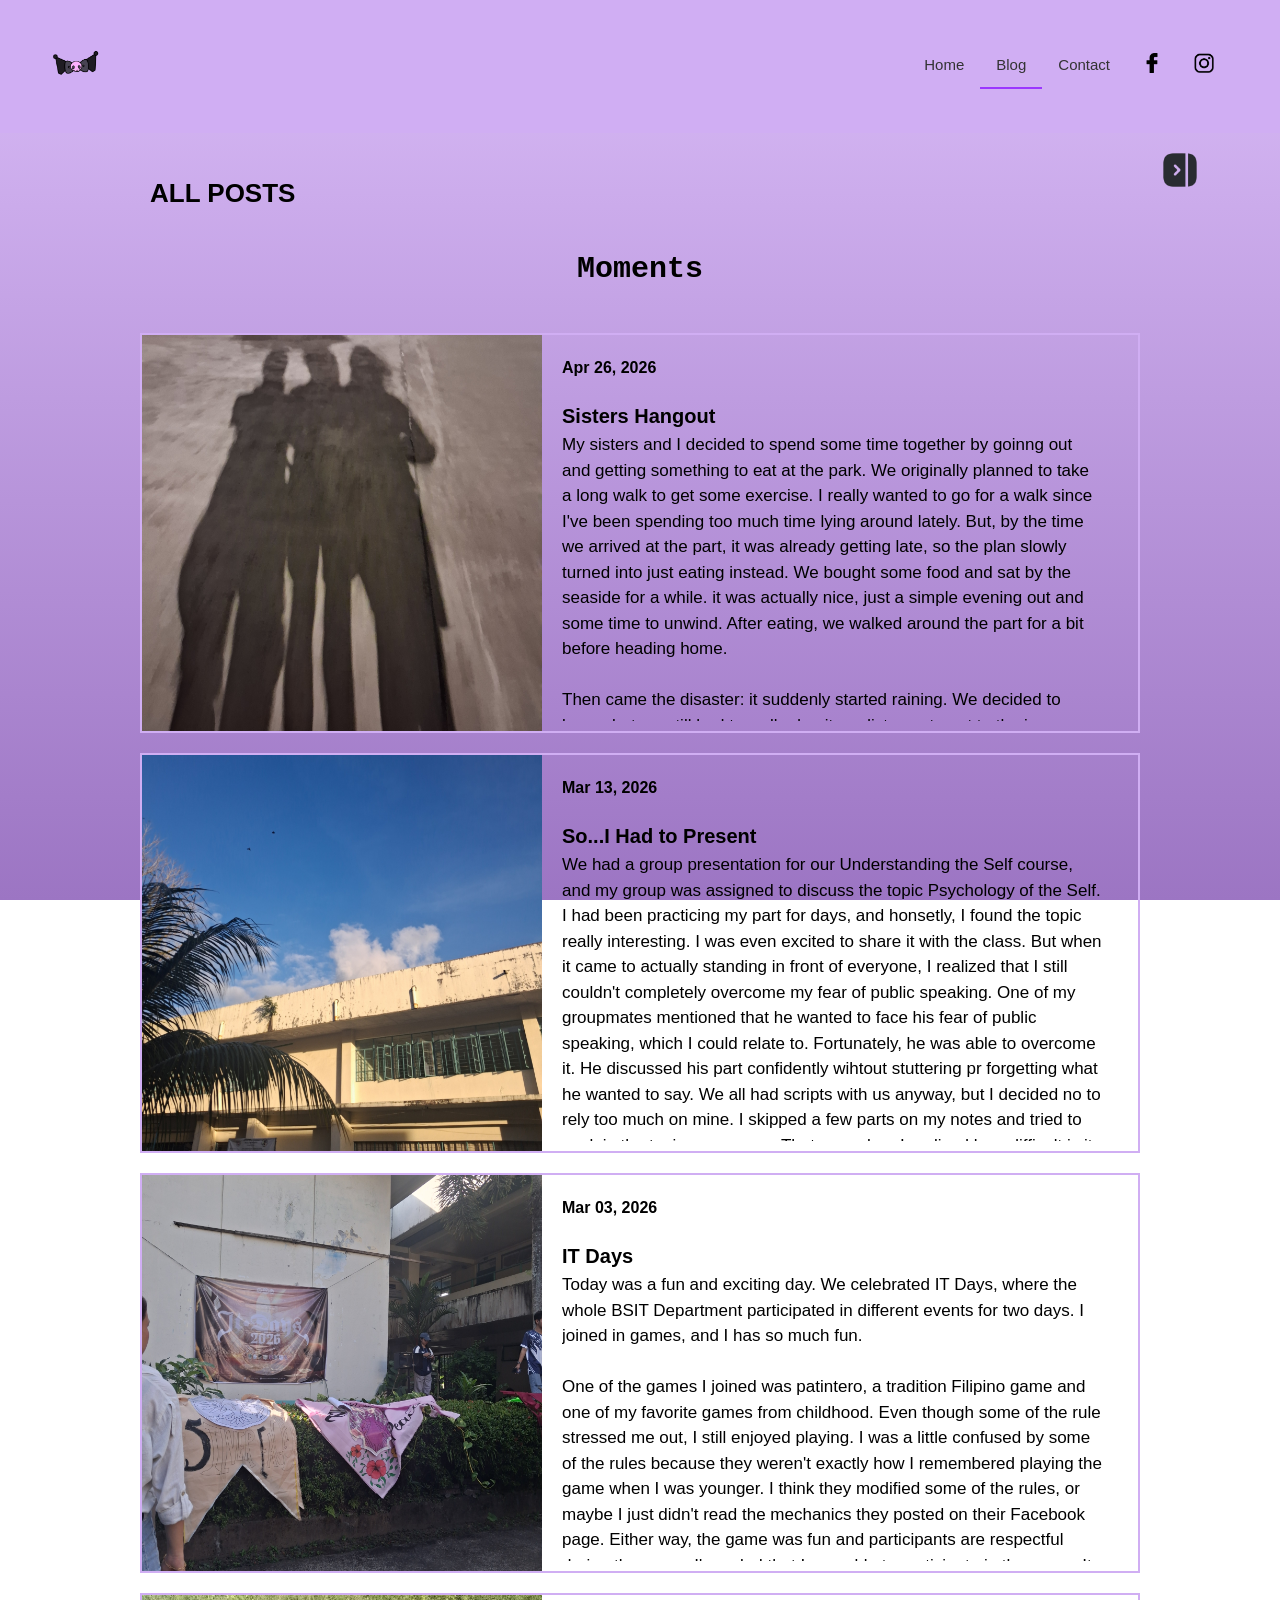
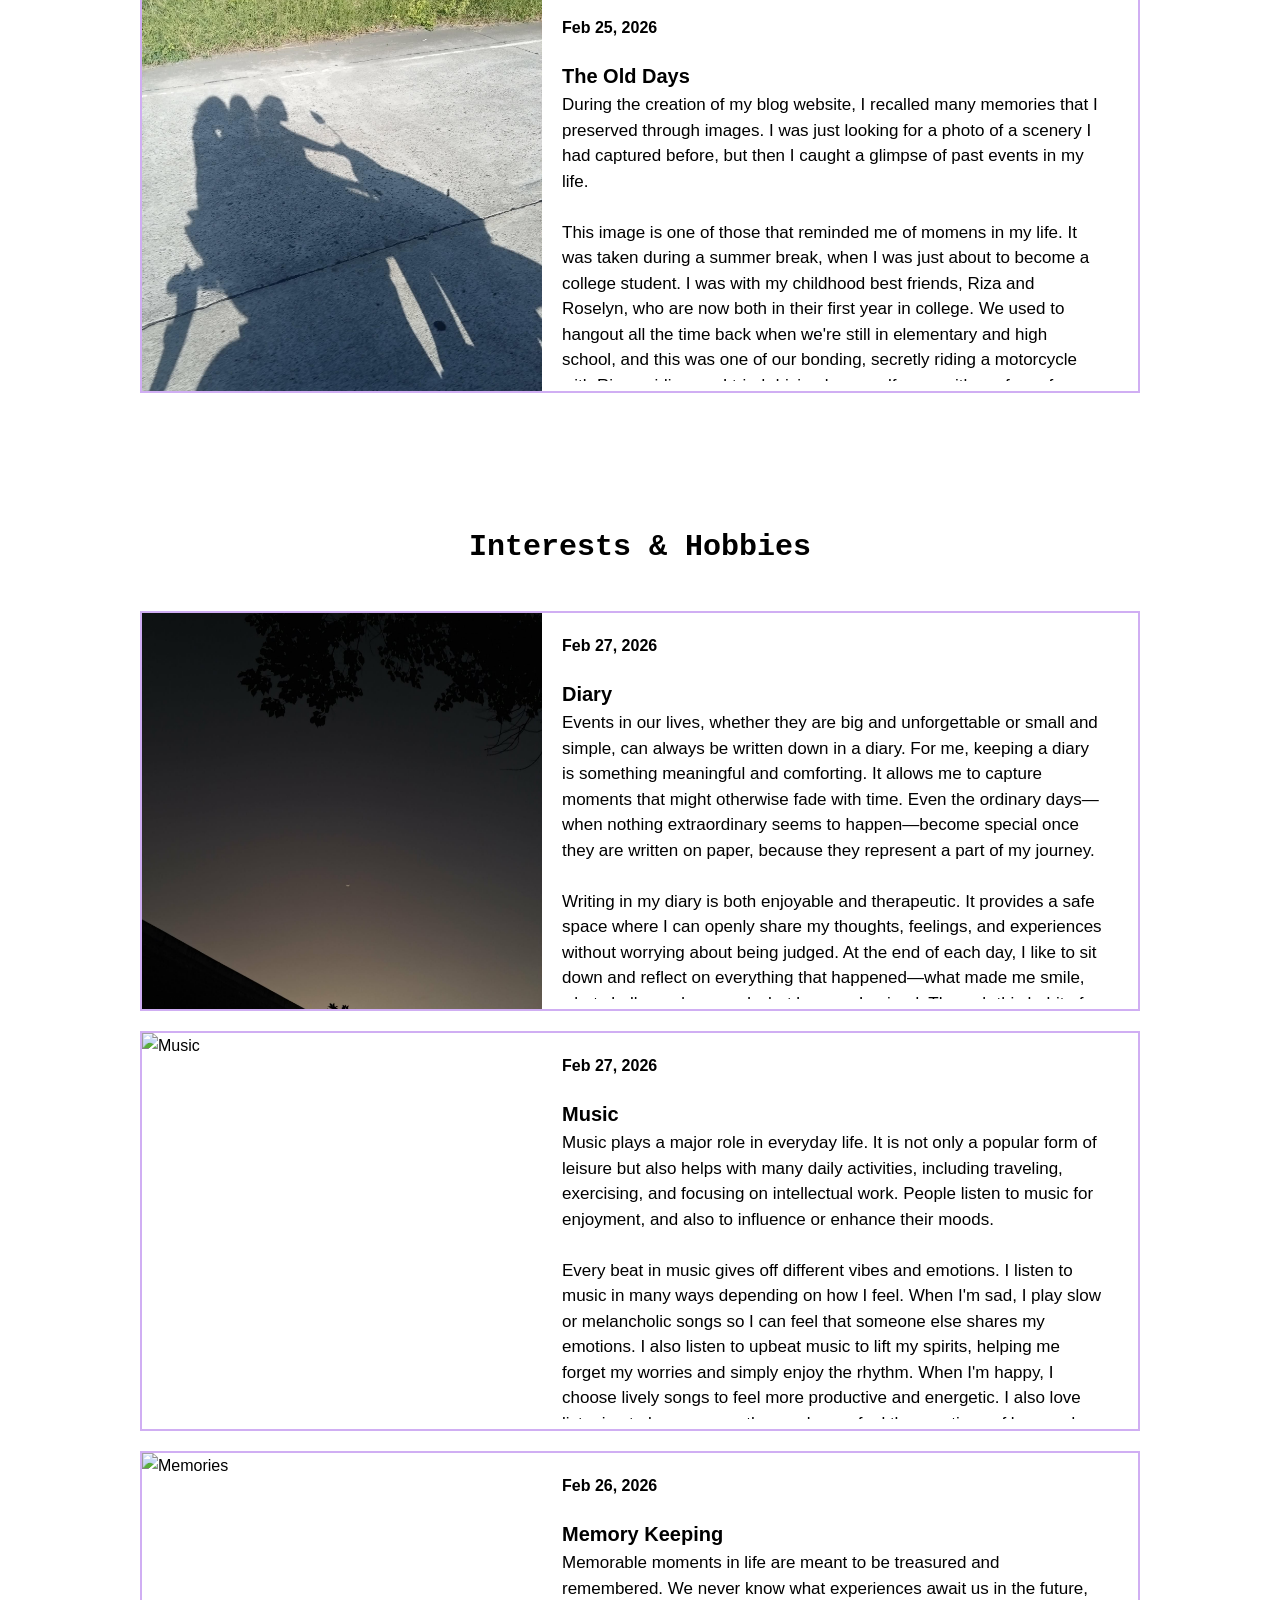
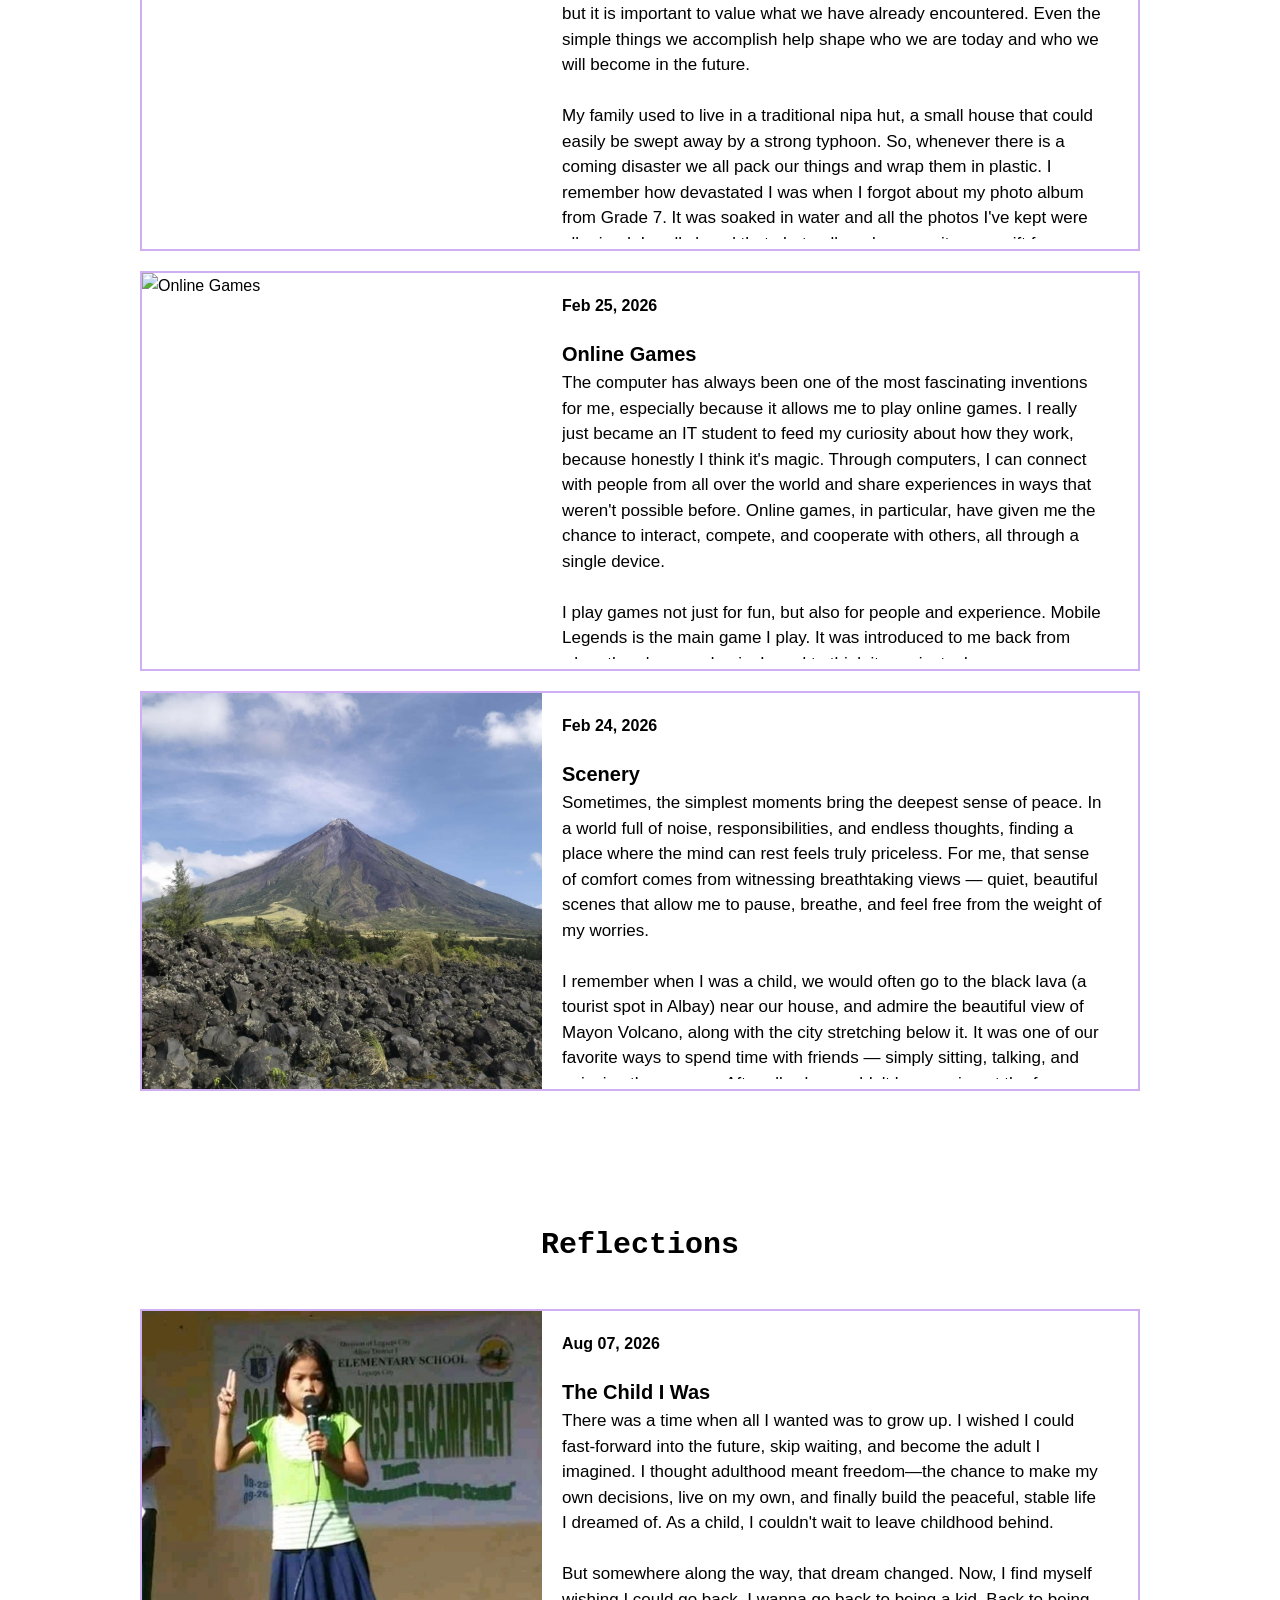
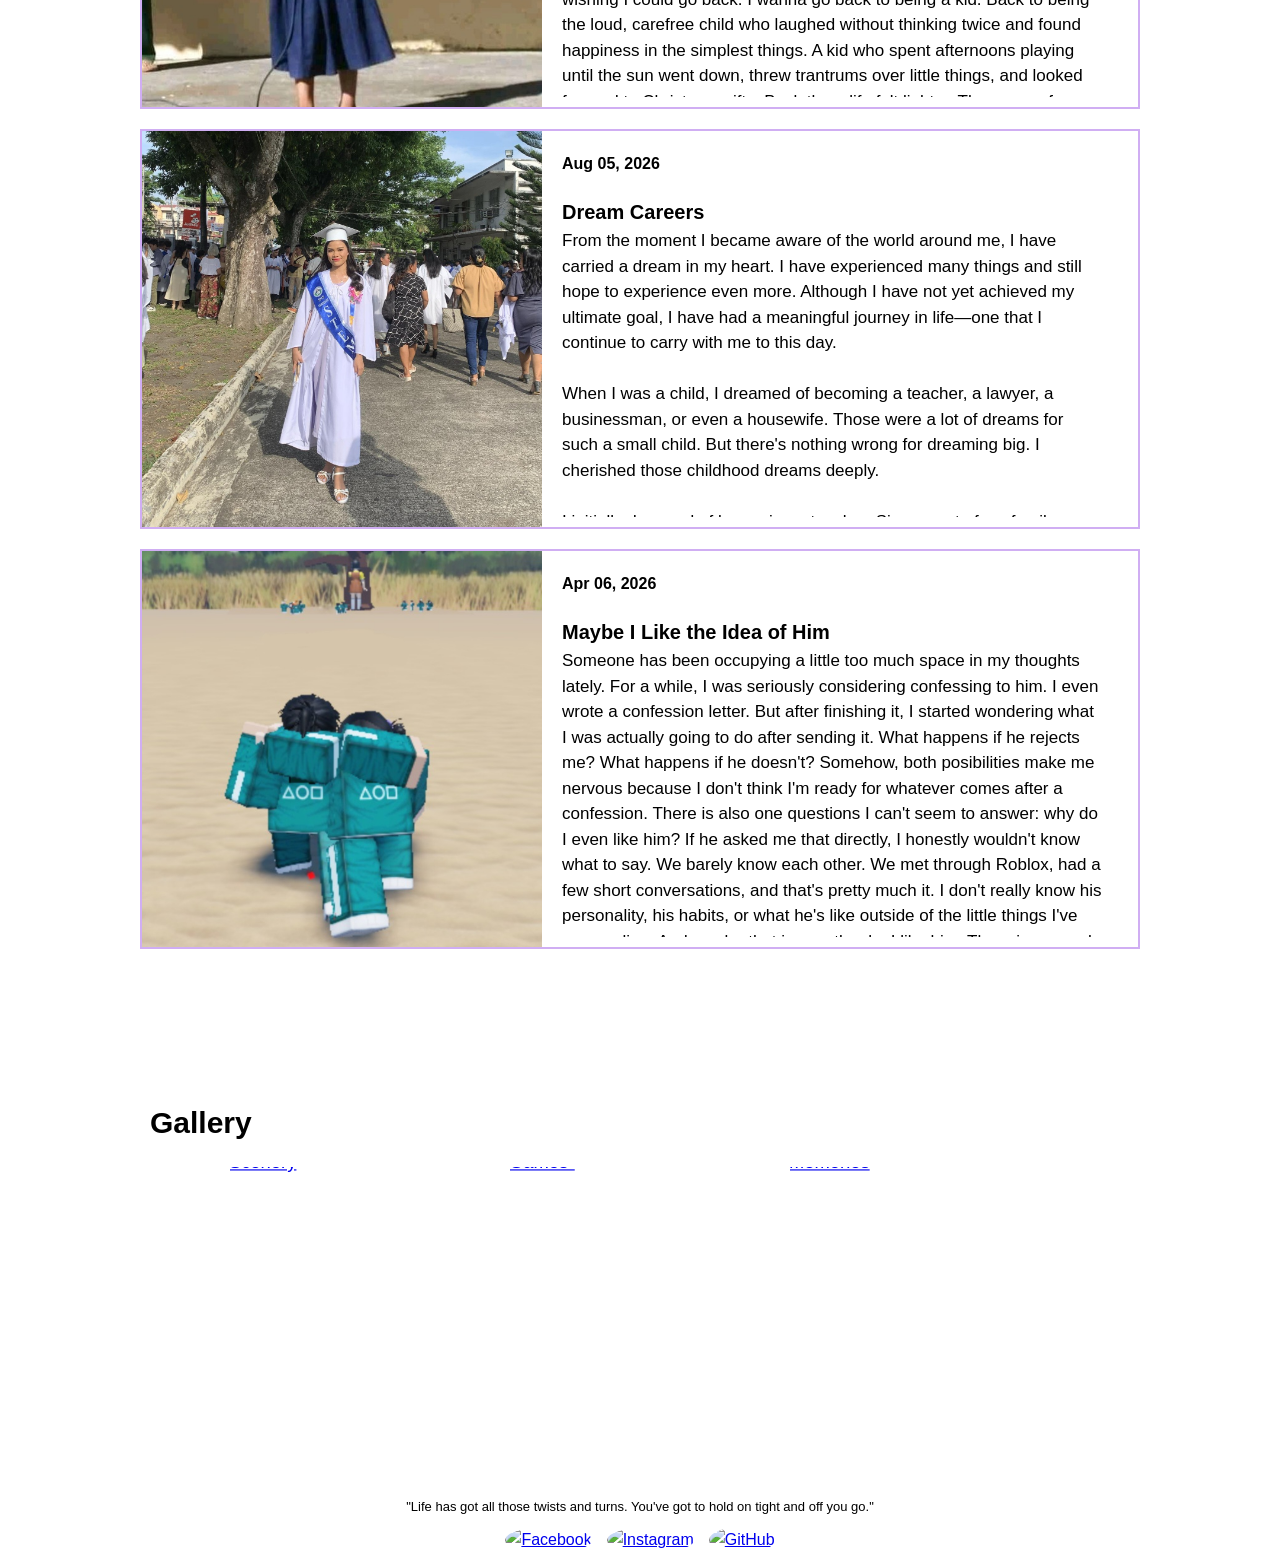
==== pages/blog.html @ 509fb476 "revise some blogs" ====
<!DOCTYPE html>
<html lang="en">
    <head>
        <meta charset="UTF-8">
        <meta name="viewport" content="width=device-width, initial-scale=1.0">
        <title>Blog</title>
        <link rel="icon" type="image/png" href="../imgs/logo.png">
        <link rel="stylesheet" href="../css/style.css">
    </head>
    <body>

        <!-- NAVIGATION BAR -->
        <nav>
            <a href="../index.html"><img src="../imgs/logo.png" alt="Logo"></a>
            <ul class="nav-links">

                <!--pages-->
                <li><a href="../index.html">Home</a></li>
                <li><a class="active" href="blog.html">Blog</a></li>
                <li><a href="contact.html">Contact</a></li>

                <!--socials-->
                <li><a href="https://www.facebook.com/joyce.lodana" target="_blank"  rel="noopener">
                    <img src="../imgs/fb-logo.png" alt="Facebook">
                </a></li>
                <li><a href="https://www.instagram.com/krumi.j" target="_blank"  rel="noopener">
                    <img src="../imgs/ig-logo.png" alt="Instagram">
                </a></li>
            </ul>
        </nav>

        <main>

            <!--sidebar button-->
            <div class="sidebar-container">
                <button class="sidebar-toggle" id="sidebarToggle">
                    <img src="../imgs/sidebar-icon.png" alt="Sidebar" id="sidebarIcon">
                </button>
                <div class="sidebar" id="sidebar">
                    <a class="active" href="#life-blog">Moments</a>
                    <a href="#interest-blog">Interests & Hobbies</a>
                    <a href="#reflection-blog">Reflections</a>
                    <a href="#gallery">Gallery</a>
                </div>
            </div>

            <h1 class="blog-title">ALL POSTS</h1>          
        
            <!--blog posts-->
            <div class="blog-container">

                <!--moments blog posts-->
                <section class="life-blog" id="life-blog">
                    <h2 class="blog-topic-title">Moments</h2>

                    <article id="old-days-blog" class="blog-content" data-date="2026-02-25">
                        <img src="../imgs/childhood-friends.jpg" alt="Blog4">
                        <div class="blog-texts">
                            <p class="blog-date"><b>Feb 25, 2026</b></p>
                            <h3>The Old Days</h3>

                            <p class="preview">
                                During the creation of my blog website, I recalled many memories that I preserved through images. I was just looking for a photo of a scenery I had captured before, but then I caught a glimpse of past events in my life.
                                <br><br>
                                This image is one of those that reminded me of momens in my life. It was taken during a summer break, when I was just about to become a college student. I was with my childhood best friends, Riza and Roselyn, who are now both in their first year in college. We used to hangout all the time back when we're still in elementary and high school, and this was one of our bonding, secretly riding a motorcycle with Riza guiding us. I tried driving by myself even with my fear of getting into an accident, not because of getting hurt, but because none of my parents knew that I was outside and doing a dangerous act. They didn't want me to learn to ride a motorcycle because they thought it was dangerous, but my stubborn younger self did the opposite. Even so, I never truly had the chance to learn how to ride properly. Luckily, we didn't get into an accident that time; rather, we had a lot of fun and enjoyed our time together. 
                                <br><br>
                                But I didn't know that it would be the last time I could try to ride a motorcycle because we can't ride together anymore. Even though we're neighbors and we literally just have to walk a few steps to get to each other's houses, we never really have time to hangout now. We're all busy with our own lives, and we only get the chance to see each other once in blue moon. Luckily, we were able to go out together last January 8, because of Riza's birthday, which was a year after our last hangout with all the three of us present. Because of conflicting schedules, we rarely get to be together as a complete group. With this simple image, I recalled a lot of memories and the emotions I had at that time. It made me miss them more, and I hope we see each other again soon.              
                            </p>
                        </div> 
                    </article>

                    <article id="itdays-blog" class="blog-content" data-date="2026-03-03">
                        <img src="../imgs/itdays.jpg" alt="IT Days">
                        <div class="blog-texts">
                            <p class="blog-date"><b>Mar 03, 2026</b></p>
                            <h3>IT Days</h3>
                            <p class="preview">
                                Today was a fun and exciting day. We celebrated IT Days, where the whole BSIT Department participated in different events for two days. I joined in games, and I has so much fun. 
                                <br><br>
                                One of the games I joined was patintero, a tradition Filipino game and one of my favorite games from childhood. Even though some of the rule stressed me out, I still enjoyed playing. I was a little confused by some of the rules because they weren't exactly how I remembered playing the game when I was younger. I think they modified some of the rules, or maybe I just didn't read the mechanics they posted on their Facebook page. Either way, the game was fun and participants are respectful during the game. I'm galed that I was able to participate in the game. It gave me a chance to show my interest in traditional games and, in a way, relive some of my childhood moments. 
                            </p>
                        </div>
                    </article>

                    <article id="present-blog" class="blog-content" data-date="2026-03-13">
                        <img src="../imgs/school.jpg"  alt="School">
                        <div class="blog-texts">
                            <p class="blog-date"><b>Mar 13, 2026</b></p>
                            <h3>So...I Had to Present</h3>
                            <p class="preview">
                                We had a group presentation for our Understanding the Self course, and my group was assigned to discuss the topic Psychology of the Self. I had been practicing my part for days, and honsetly, I found the topic really interesting. I was even excited to share it with the class. But when it came to actually standing in front of everyone, I realized that I still couldn't completely overcome my fear of public speaking. One of my groupmates mentioned that he wanted to face his fear of public speaking, which I could relate to. Fortunately, he was able to overcome it. He discussed his part confidently wihtout stuttering pr forgetting what he wanted to say. We all had scripts with us anyway, but I decided no to rely too much on mine. I skipped a few parts on my notes and tried to explain the topic on my own. That was when I realized how difficult is it for me to organize my thoughts while standing in front of the class. I knew what I wanted to sat, but sometimes, the words just wouldn't come out the way I wanted them to. Thankfully, our professor was understanding and seemed to notice that I was nervous while presenting. I hope that I would be able to present properly next time and overcome my fear of being in front of many people.
                            </p>
                        </div>
                    </article>

                    <article id="sisters-blog" class="blog-content" data-date="2026-04-26">
                        <img src="../imgs/sisters.jpg" alt="My Sisters">
                        <div class="blog-texts">
                            <p class="blog-date"><b>Apr 26, 2026</b></p>
                            <h3>Sisters Hangout</h3>
                            <p class="preview">
                                My sisters and I decided to spend some time together by goinng out and getting something to eat at the park. We originally planned to take a long walk to get some exercise. I really wanted to go for a walk since I've been spending too much time lying around lately. But, by the time we arrived at the part, it was already getting late, so the plan slowly turned into just eating instead. We bought some food and sat by the seaside for a while. it was actually nice, just a simple evening out and some time to unwind. After eating, we walked around the part for a bit before heading home. 
                                <br><br>
                                Then came the disaster: it suddenly started raining. We decided to leave, but we still had to walked quite a distance to get to the jeepney stop. So there we were, walkinng all the way to the stop while getting completely soaked by the rain. It was actually kind of fun walking in the rain, but it was also freezing. I was already dealing with a cold, and somehow I stil decided to go out and get myself rained on. Not exactly the smartest decision.   
                            </p>
                        </div>
                    </article>

                    </article>
 
                </section>

                <!--interest blog posts-->
                <section class="interest-blog" id="interest-blog">
                    <h2 class="blog-topic-title">Interests & Hobbies</h2>

                    <article id="scenery-blog" class="blog-content" data-date="2026-02-24">
                        <a href="../pages/scenery.html"><img src="../imgs/mayon.jpg" alt="Scenery"></a>
                        <div class="blog-texts">
                            <p class="blog-date"><b>Feb 24, 2026</b></p>
                            <h3>Scenery</h3>
                            
                            <p class="preview">
                                Sometimes, the simplest moments bring the deepest sense of peace. In a world full of noise, responsibilities, and endless thoughts, finding a place where the mind can rest feels truly priceless. For me, that sense of comfort comes from witnessing breathtaking views — quiet, beautiful scenes that allow me to pause, breathe, and feel free from the weight of my worries.    
                                <br><br>
                                I remember when I was a child, we would often go to the black lava (a tourist spot in Albay) near our house, and admire the beautiful view of Mayon Volcano, along with the city stretching below it. It was one of our favorite ways to spend time with friends — simply sitting, talking, and enjoying the scenery. After all, who wouldn't love gazing at the famous Mayon with its almost perfect cone? Even though I've lived in Albay my entire life, I never get tired of admiring its beauty. Each time I see it, the volcano still feels majestic and awe-inspiring, as if I'm seeing it for the first time.
                                <br><br>
                                Living in a province, I am surrounded by trees and mountains. I always see shades of green and blue, but what would it be like to experience a new environment? Like a field full of colorful flowers, specially tulips. The Netherlands has been my dream country ever since. I hope to one day visit their famous tulip fields and walk through the rows of vibrant flowers, experiencing a beauty different from what I've always known at home.
                                <br><br> 
                                For now, since I can't afford to travel yet, I will continue admiring the views around me. Whether it's a simple scene or a majestic one, both will always catch my eye and fill me with wonder. Loving the beauty in things is simple — it only takes a moment of pause to notice and appreciate it.              
                            </p>
                        </div>
                    </article>

                    <article id="games-blog" class="blog-content" data-date="2026-02-25">
                        <a href="../pages/games.html"><img src="../imgs/ml4.jpg" alt="Online Games"></a>                      
                        <div class="blog-texts">
                            <p class="blog-date"><b>Feb 25, 2026</b></p>
                            <h3>Online Games</h3>
                            <p class="preview">
                                The computer has always been one of the most fascinating inventions for me, especially because it allows me to play online games. I really just became an IT student to feed my curiosity about how they work, because honestly I think it's magic. Through computers, I can connect with people from all over the world and share experiences in ways that weren't possible before. Online games, in particular, have given me the chance to interact, compete, and cooperate with others, all through a single device.
                                <br><br>
                                I play games not just for fun, but also for people and experience. Mobile Legends is the main game I play. It was introduced to me back from when there's a pandemic. I used to think it was just a lousy game because it was played by my guy classmates who are all loud and messy. But once I tried and learned playing it, I loved it. I became one of those what they say "ml addict", who never sleep and eat because their time was too occupied by the game. Because what else would we do at home other than playing games? It was a lockdown and everything was done at home. My schoolworks are just sent to our place and I will work on it right after receiving and then spend the rest of the week playing games. I was always scolded because of my behaviors while playing game, and I think it does affected me negatively. I had tantrums during the game and would often shout curse words. But I'm already done from that phase since I already grew up. That's the negative part of online games, but I love the other side of it. The positive side, which is the people.
                                <br><br>
                                I made a lot of online friends during the pandemic. We would always play and spend our time together. Those friends taught me a lot of things. Some of them are college students at that time, some even are already working, and of course there are same age as me. They shared different stories and experiences, and it's not about the game anymore, it's about life. How they handle things that worries them, and how they try to reduce their stress by playing games. I loved those time that I was still young and free, everything was fun and interesting. Simple games with friends already excite me and I will always love to go back to the time that I'm still a teenager without a lot of burden in life. But since people grow up and change, my time with online games had lessen. When the pandemic ended and face-to-face classes returned, I lost contact with my online friends. I forgot their names and accounts. But I know that some of them are still on my friends list because I don't remove any followers on my account. Mobile Legend is such a great experience during the pandemic, but I hope the pandemic never happen again.
                                <br><br>
                                Roblox, another game I play. It's a lot different from Mobile Legends because it has a lot of games inside that game itself. There are many game that I can choose to play. I can build houses, draw objects, style outfits, design a garden, drive cars and so much more. With so many choices, it sometimes feels overwhelming. I had played roblox before, but the year I played it most of the time was last year, 2025. That was when Grow a Garden became a famous game on Roblox. At first, I thought it was boring, just like how I once thought Mobile Legends was boring. But notice the pattern - whenever I think a game is boring, I eventually get addicted to it.
                                <br><br>
                                Last year was a roller coaster of experience. I played the grow a garden game because of my sister's influence. It was when she was already on her summer break, while me as a college student, was still on the last semester. I didn't think of playing it at first, but when I played it once, I was hooked. I also got addicted with the game because it's really fun and interesting. There's an event every week that we will wait so that we can mutate our plants in the garden and make more sheckels. I'm not for the value there, I was for the garden. I would just open the game to fix my garden and create the garden layout I saw on tiktok. It was a fun experience, but the game lost it's spark after everyone made a lot of sheckles and thought that it lost it's value. I'm not playing the game anymore, but it was a great experience. 
                                <br><br>
                                Even after the summer break, I was still playing roblox because that's my escape from everything. I had a time the I felt like everyone hates me, and all I can think about was immerse myself in the game. I played mountain games in roblox, where I will have to climb the mountain with obstacles. It's just like an obby game but there are checkpoints and a peak because it's a mountain. Since the IT department is on a virtual classes, because the building is on renovation, I am still able to play games. I'm always at home and that's all I do whenever I have time. 
                                <br><br>
                                Roblox is where I met my online friend, Ash. She's one of those people I met and spent time playing with. We have a lot of similarities, that is why we're so close and understanding of each other. Even though we're in the same country, we're still separated by a 400km distance. I guess that's the cons of having an online friend, you can't meet them in person even if you want to. But even so, we still have our strong friendship, built from bond, emotions, and experience. We started from a game and into a friendship that lasted longer than expected. And I'm thankful for being able to meet a person that will be by my side, even just virtually, and motivates me to trust myself and keep on working hard.
                                <br><br>
                                Game is not just a game; it is an experience filled with emotions, learning, and interaction. It brings people together, allowing everyone to meet, connect, and share moments with one another. More than simple entertainment, games create memories, friendships, and stories that stay with us even after the screen is turned off.                
                            </p>
                        </div>
                    </article>

                    <article id="memories-blog" class="blog-content" data-date="2026-02-26">
                        <a href="../pages/memories.html"><img src="../imgs/memories.jpg" alt="Memories"></a>                          
                        <div class="blog-texts">
                            <p class="blog-date"><b>Feb 26, 2026</b></p>
                            <h3>Memory Keeping</h3>
                            <p class="preview">
                                Memorable moments in life are meant to be treasured and remembered. We never know what experiences await us in the future, but it is important to value what we have already encountered. Even the simple things we accomplish help shape who we are today and who we will become in the future.
                                <br><br>
                                My family used to live in a traditional nipa hut, a small house that could easily be swept away by a strong typhoon. So, whenever there is a coming disaster we all pack our things and wrap them in plastic. I remember how devastated I was when I forgot about my photo album from Grade 7. It was soaked in water and all the photos I've kept were all ruined. I really loved that photo album because it was a gift from my friend when we had our own exchange gift on Christmas. That's when I became more sentimental about the gifts I received because I don't know when I'll lose them. Since then, I always keep all the important things in a storage box and make sure it will not be wet by the rain. In that box, all the memorable things in my life are kept. I have a new photo album where I will make sure from now on not to get soaked in water. I also kept all the letters I received from my friends. Some of the notebooks and papers I used during high school are also in there. Everything that I want to keep are piled up, including my diaries I used back from my elementary and high school days. 
                                <br><br>
                                While I was looking through that storage box, I saw and reread all the things I had done before. I realized that I used to be such an enthusiastic person, and all those happy moments were written in my diary. Even though I no longer write in a physical notebook, I still keep my thoughts in the notes on my phone. Reading them brought back so many memories and allowed me to feel the same emotions I felt during those times. I truly loved being a child, and I will always cherish that phase of my life.
                                <br><br>
                                Another way I preserve my memories is through Google Drive, where I upload photos and videos that I want to keep for the long term. I organize everything into separate folders, so I always know exactly where to find the photos or videos I want to look at and remember. Every small event in my life, no matter how ordinary it may seem, becomes meaningful when I capture it, and I make sure to upload it to Google Drive. This way, I can revisit those moments anytime and reminisce about the experiences, the people I shared them with, and the feelings I had at that time. Over the years, my collection has grown into a personal archive of memories— a digital photo album that reminds me of my journey, my growth, and the countless moments that have shaped who I am today.
                                <br><br>
                                Everything I have experienced in life has taught me valuable lessons and helped me grow into the person I am today and who I will become in the future. The memories I have kept will always serve as reminders of my journey and motivate me to keep working hard toward my dreams. I have set a goal of collecting even more memories and organizing them into carefully arranged photo albums. Each memory will have its own place and in their respective folders for different types of memories, so each album is organized based on what the photos are about, making it easier to revisit and reflect on the moments I've captured. These memories will not only preserve my past but also inspire me to pursue my dreams and embrace new experiences that I have longed for, reminding me that every step of my journey matters.
                            </p>
                        </div>                        
                    </article>

                    <article id="diary-blog" class="blog-content" data-date="2026-02-27">
                        <img src="../imgs/sunset.jpg" alt="Sunset">                       
                        <div class="blog-texts">
                            <p class="blog-date"><b>Feb 27, 2026</b></p>
                            <h3>Diary</h3>
                            <p class="preview">
                                Events in our lives, whether they are big and unforgettable or small and simple, can always be written down in a diary. For me, keeping a diary is something meaningful and comforting. It allows me to capture moments that might otherwise fade with time. Even the ordinary days—when nothing extraordinary seems to happen—become special once they are written on paper, because they represent a part of my journey.
                                <br><br>   
                                Writing in my diary is both enjoyable and therapeutic. It provides a safe space where I can openly share my thoughts, feelings, and experiences without worrying about being judged. At the end of each day, I like to sit down and reflect on everything that happened—what made me smile, what challenged me, and what lessons I gained. Through this habit of writing, I learn more about myself and become more aware of my emotions.
                                <br><br>
                                I often reread what I have written in my diary. When I do, I am reminded of the person I was during those times. It feels like revisiting a younger version of myself, seeing how much I have grown and changed. Sometimes I laugh at my old thoughts, and sometimes I feel emotional remembering moments I had forgotten. My diary becomes a time capsule of my life, preserving memories that I can look back on whenever I want to reflect on my journey.
                            </p>
                        </div>
                    </article>

                    <article id="music-blog" class="blog-content" data-date="2026-02-27">
                        <img src="../imgs/music.jpg" alt="Music">
                        <div class="blog-texts">
                            <p class="blog-date"><b>Feb 27, 2026</b></p>
                            <h3>Music</h3>
                            <p class="preview">
                                Music plays a major role in everyday life. It is not only a popular form of leisure but also helps with many daily activities, including traveling, exercising, and focusing on intellectual work. People listen to music for enjoyment, and also to influence or enhance their moods.
                                <br><br>
                                Every beat in music gives off different vibes and emotions. I listen to music in many ways depending on how I feel. When I'm sad, I play slow or melancholic songs so I can feel that someone else shares my emotions. I also listen to upbeat music to lift my spirits, helping me forget my worries and simply enjoy the rhythm. When I'm happy, I choose lively songs to feel more productive and energetic. I also love listening to love songs—they make me feel the emotions of love and imagine what it would be like to be deeply in love, even though I haven't experienced it yet. Love songs make the world feel beautiful, reminding me of the people I cherish and care for.
                                <br><br>
                                I have been organizing my music playlists on Spotify so it's easier for me to choose what kind of music I want to listen to. I enjoy exploring different genres, so much that I don't even sure if I have a favorite. I listen to anything that catches my interest, letting my mood guide my choices. 
                                <br><br>
                                I don't only love listening to music through my devices, but also live. Whenever I have the chance to attend a free concert in our city, I make sure to grab the opportunity and fully enjoy the moment. I love hearing live vocals because I can feel the artist's emotions through the microphone. Being in the same space as the performers allows me to experience the music more deeply and truly connect with each lyric and rhythm.                          
                                <br><br>
                                Music will always have a special place in my life because of how easily it can connect with my emotions. It can comfort me when I am sad, make me feel energized when I need motivation, and even make me imagine experiences I have never had. I enjoy discovering new songs and genres, creating playlists, and experiencing music live whenever I get the chance. No matter how my taste changes over time, I think music will always be one of the things that makes life a little more enjoyable.
                            </p>
                        </div>
                    </article>
                </section> 
                
                <!--reflection blog posts-->
                <section class="reflection-blog" id="reflection-blog">
                    <h2 class="blog-topic-title">Reflections</h2>
                    
                    <article id="careers-blog" class="blog-content" data-date="2026-08-05">
                        <img src="../imgs/careers.jpg" alt="Careers">
                        <div class="blog-texts">
                            <p class="blog-date"><b>Aug 05, 2026</b></p>
                            <h3>Dream Careers</h3>
                                
                            <p class="preview">
                                From the moment I became aware of the world around me, I have carried a dream in my heart. I have experienced many things and still hope to experience even more. Although I have not yet achieved my ultimate goal, I have had a meaningful journey in life—one that I continue to carry with me to this day.
                                <br><br>
                                When I was a child, I dreamed of becoming a teacher, a lawyer, a businessman, or even a housewife. Those were a lot of dreams for such a small child. But there's nothing wrong for dreaming big. I cherished those childhood dreams deeply.
                                <br><br>
                                I initially dreamed of becoming a teacher. Since most of my family on my father's side are teachers, it naturally became my dream job as well. My aunties were all teaching in the same school when I was in elementary. They became my teachers, and I truly admire their passion for their work. Seeing how dedicated they were at school made me interested in teaching. I would often teach younger kids in our neighborhood, and I genuinely enjoyed doing it. That childhood dream made me value education and shaped the way I see learning today.
                                <br><br>
                                Becoming a lawyer was also one of my dream jobs. As I observed how justice works in our society, I began to question how can we truly achieve equality. For me, being a lawyer was a way to promote fairness within the justice system. I wanted to help those who could not afford legal support by explaining the law to them and helping them understand what is right and wrong. Many people are not even aware when their human rights are violated by those in higher positions, and it hurt me that I did not have the power to do anything about it. Also, I had this favorite television series that I would always watch during weekends. It's about bringing justice and equality to everyone. They would reenact the experiences of the characters, portraying situations where their rights are violated. I specially loved the ending of each story because the characters finally received the justice they deserved. I truly admired the lawyers in the series who guided them, encouraged them to be strong, and helped them face their fears in order to overcome their challenges. I did not pursue law because I felt that my abilities were not suited for that path. I had already chosen my dream course when I entered high school. Even though I did not follow that direction, I know there are people who share the same value, and I will always admire those who continue to stand for justice and promote equality.
                                <br><br>
                                As a child, I always thought being a businessman was the best job. I admired businessmen in their neat clothes and confident way of speaking. In high school, whenever we were tasked to research successful entrepreneurs, I will always learn lesson from their life stories. They motivated me to also become a businessman. I imagined starting small, learning from every challenge, and eventually creating something that could make a difference in people's lives. Although I didn't choose a business-related course, I still believe it's possible to become a businessman in the future. I can use the knowledge and skills from my degree, start small, and gradually achieve success that I can later use to build my own business.
                                <br><br>
                                This may seem unusual to some people, but when I was a child, I dreamed of becoming a housewife. I wanted to build my own family and give my future children the experiences I didn't get to have as a child. I imagined myself as a sweet and caring wife who would patiently wait for her husband to get home from work. I was inspired by fictional stories where the main character faced many challenges in life, but eventually overcame them and met the love of her life who she will build a family with. Those stories made me believe that love, family, and resilience were beautiful goals to have. I believed that being a housewife was still a job, because it requires effort, sacrifice, patience, and unconditional love. That is why I included it as my dream career when I was young. Even now, I still dream of becoming a housewife someday, but my perspective has grown as I have grown. Before, I imagined myself stayiny at home and focusing only on raising my children. Now, I want to work alongside my future husband. I want to be not only a loving wife and mother, but also a responsible  woman who contributes financially, built her own career, and supports her family in every way possible. 
                                <br><br>
                                At last, my current dream career: becoming a web or software developer, or pursuing any IT-related profession. Since I am taking up Information Technology, it feels natural that I would also build my future career in this field. Ever since I learned about computers and the things they made possible, I became curious. That curiosity eventually led me to this path. I still remember the first time I used a computer. I was in Grade 4 when our school built a new computer laboratory, and we were the first batch of students to use it — at least, as far as I can remember. The only thing I clearly remember doing was learning how to properly open and shut down a computer. I don't recall the other activities, but I do remember how amazed I was by how everything worked. Unfortunately, we didn't have our own computer at home, so I wasn't able to explore more or deepen my understanding of how computers work and the science behind them. When I reached high school, I was excited to become a Grade 9 student because that was when we could finally choose our specialization in TLE (Technology and Livelihood Education). In Grades 7 and 8, we had exploratory courses, where each quarter introduced us to a different field. But in Grades 9 and 10, we were allowed to choose our specialization. Of course, I chose CSS (Computer Systems Servicing) because it focused on computers. However, things did not go as I had hoped. Near the end of the 2020 school year, when I was in Grade 8 and about to enter Grade 9, the COVID-19 pandemic happened. Instead of face-to-face classes where I could have used the school's computer laboratory, we shifted to online classes and printed learning modules. I didn't get the chance to learn more about computers since I didn't have my own computer. Sometimes, I feel like those two years of high school were lost opportunities — years that could have been spent developing my skills. We only had a chance to use the computer lab when there was a project about connecting wires, and that was the only thing we did during those times. Thankfully, face-to-face classes returned when I entered senior high school. This time I chose STEM (Science, Technology, Engineering, and Mathematics) strand instead of CSS or ICT. I was told about the advantages of STEM, so I decided to take that path. And now, here I am in Bicol University, my dream school, taking up my dream course, Information Technology. Throughout my two years in this course, I have learned so much about computers, and the world behind them. What once felt like magic slowly became knowledge that I could understand and apply.Throughout my two years in this course, I have learned so much about computers and the world behind them. What once felt like magic slowly became something I could understand. Each lesson answered my curiosity and helped me become more certain about my dream career in IT.  Now that I am clearer about my goals, I want to continue to learn and apply my knowledge in the real world. Although I am still learning, I have begun collecting ideas and envisioning projects that I look forward to develop into websites of my own. My goals remind me why I started and motivate me to keep growing. There are many opportunities in the field of technology, and I believe this journey is only just beginning. I am excited to keep learning, creating, and turning my curiosity into something meaningful. 
                                <br><br>
                                All the dreams I had growing up remind me of who I once was and who I am still becoming. The goals I held in my heart tell the story of why and how I am here today. They make me more determined to keep striving for the future I once imagined. To the child who carried so many dreams, I know you are excited to see who I will become. Your dedication and courage brought me to this path. I will always be grateful to you, for shaping the person I am today and for everything I have achieved so far.                    
                            </p>
                        </div>
                    </article>

                    <article id="childhood-blog" class="blog-content" data-date="2026-08-07">
                        <img src="../imgs/childhood.jpg" alt="Childhood">
                        <div class="blog-texts">
                            <p class="blog-date"><b>Aug 07, 2026</b></p>
                            <h3>The Child I Was</h3>

                            <p class="preview">
                                There was a time when all I wanted was to grow up. I wished I could fast-forward into the future, skip waiting, and become the adult I imagined. I thought adulthood meant freedom—the chance to make my own decisions, live on my own, and finally build the peaceful, stable life I dreamed of. As a child, I couldn't wait to leave childhood behind.
                                <br><br>
                                But somewhere along the way, that dream changed. Now, I find myself wishing I could go back. I wanna go back to being a kid. Back to being the loud, carefree child who laughed without thinking twice and found happiness in the simplest things. A kid who spent afternoons playing until the sun went down, threw trantrums over little things, and looked forward to Christmas gifts. Back then, life felt lighter. There were fewer worries, fewer expecations and pressure, fewer burdens to carry. Growing up gave me the freedom I once longed for, but it also came with responsibilities I never truly understood as a child. Looking back, I realized how much I've changed. I'm no longer the loud and lively kid I used to be. The child who once couldn't wait to become an adult is now an adult who quietly misses being a child.
                                <br><br>
                                I remember how I used to spend my days playing from morning until night. Most of my childhood was spent outside with friends, making our own adventures. We'd play hide-and-seek, play house, run in the rain, splash around in the mud, and pretend we're chefs by mixing leaves and fruits into our own little recipes. I think I've played all the games I could have as a child. I was an adventorous kid. I would wander off to places my parents didn't know I had gone. I often go to the rice fields not too far from our home. We would walk there under the bright afternoon sun, picking fruits and flowers along the way. Sometimes, we'd even come home carrying a bag full of mangoes. Those simple trips became some of my favorite childhood memories. That was our way of spending time together, creating fun out of the ordinary.
                                <br><br>
                                I'm not just all about playing games though. I'm was also a good student. Back in elementary school, I was a consistent honor student. I was one of the top students in our batch, and I was actively involved in school organizations, activities, and competitions. Looking back, I realize just how much I enjoyed being that kind of student. One of the most memorable moments I had was during our school's Buwan ng Wika celebration. I was chosen as the representative of our grade level for a storytelling competition. I had to reenact an entire story all by myself, playing not only the main character but also the supporting characters. It was challenging, but somehow, I pulled it off. My performance was apparently amazing—as everyone told me afterward—and I ended up winning the competition. Because of that, I was chosen as our grade level's representative again in the following years until I graduated from elementary school. I also joined competitions outside our school. One of them was an Araling Panlipunan (AP) contest where I competed against students from other schools. I only had a few weeks to prepare, so everything felt rushed. I didn't have time to review the other topics, but I focused on memorizing the Philippine geography. And yes, I once memorized the entire map of the Philippines, along with the capital cities of each province. Since I've memorized the whole Philippine map it was the easiest part of the test for me, even though it was considered the hard level. I managed to make it through several rounds, but I eventually lost in the round for the top five. The questions were about tourist spots, which I hadn't had enough time to review. Even though I didn't make it to the top five, I still placed in the top ten and was awarded a medal and a certificate of participation. It was a great experience. How I loved being a competitive student. Sometimes, I wish I had stayed that way. But things changed when I entered high school. I experienced a bit of culture shock because everything felt so different from what I was used to. Elementary school had been familiar to me. I knew how things worked, I was comfortable with my environment, and I knew what kind of student I was. Then suddenly, I entered a completely different world. Because of that transition, I wasn't able to make it onto the honor list in Grade 7. It was the only grade level where I lost my honor streak. Thankfully, I was able to regain it when I reached Grade 8. Still, that one year made me realize that being a good student isn't always about maintaining a perfect record. There will be times when things change, when you struggle to adjust, and when you don't perform the way you used to. And that's okay. Being an active and competitive student became such an important part of my childhood. Through those experiences, I gained more than medals, certificates, and recognition. I gained memories, confidence, knowledge, friendships, and values that I still carry with me today. 
                                <br><br>
                                Childhood was a chapter I once wanted to leave behind, only to realize later how much I would miss it. I can't go back to those days, but I can always look back and remember the child I was—the carefree, curious, and adventurous girl who found happiness in the simplest things. Looking at who I am now, I sometimes can't believe how different I've become. I used to have so much energy. I could spend an entire day playing outside, joining activities, competing in contests, and talking to people without giving it much thought. Now, I feel like I've lost so much of that energy. I'm much quieter, more hesitant, and far less active than I was when I was a kid. Even the student I used to be feels like someone from a different time. I was once so competitive and active in school. I joined competitions, participated in events, and took pride in being an honor student. Now, I don't even get honors anymore, I rarely participate in school events, and I find myself avoiding the spotlight rather than stepping into it. I even became afraid of being in front of people, which feels almost ironic when I remember how I used to stand onstage and perform without hesitation.
                                <br><br>
                                It's strange how things can turn completely opposite from what they used to be. The energetic child became a quieter adult, the competitive student became someone who no longer participates as much, and the girl who eagerly joined school activities became someone who would rather stay in the background. Maybe growing up isn't about remaining the same person we were as children. People change, and sometimes, along the way, we lose parts of ourselves that we once took for granted. But perhaps I don't have to become exactly who I was again. I can carry a piece of that child with me—the curiosity, confidence, energy, and ability to find joy in ordinary things. I may not be the same carefree and competitive kid I once was, but she is still a part of me, and maybe someday, I can slowly find some of her again.    
                            </p>
                        </div>
                    </article>

                    <article id="crush-blog" class="blog-content" data-date="2026-04-06">
                        <img src="../imgs/him.jpg" alt="Crush">
                        <div class="blog-texts">
                            <p class="blog-date"><b>Apr 06, 2026</b></p>
                            <h3>Maybe I Like the Idea of Him</h3>
                            
                            <p class="preview">
                                Someone has been occupying a little too much space in my thoughts lately. For a while, I was seriously considering confessing to him. I even wrote a confession letter. But after finishing it, I started wondering what I was actually going to do after sending it. What happens if he rejects me? What happens if he doesn't? Somehow, both posibilities make me nervous because I don't think I'm ready for whatever comes after a confession. There is also one questions I can't seem to answer: why do I even like him? If he asked me that directly, I honestly wouldn't know what to say. We barely know each other. We met through Roblox, had a few short conversations, and that's pretty much it. I don't really know his personality, his habits, or what he's like outside of the little things I've seen online. And maybe that is exactly why I like him. There is so much I don't know about him, and somehow, that uncertainty makes me curious. I find myself imagining what it would be like to actually know him. How we would have longer conversations, learn about the things he likes, hear about his life, and see what kind of person he really is. I even wonder about the smallest things, like how he talks in person or whether he would be fun to talk to when we actually have a proper conversation. I think I have filled in many of those unknown parts with my own imagination. 
                                <br><br>
                                Sometimes I imagine us becoming a couple, even though we haven't really gotten to know each other yet. My imagination can go surprisingly far, too. I've thought about what it would be like if we ended up together, how we would deal with the distance since we live in different regions, and even where we might actually settle. It sounds ridiculous when I actually put it into words, especially considering how little I know about him. Maybe I'm not really in love with him. Maybe I'm attached to the possibility of him. I've created this version of him in my head based on the little things I known, the things I wonder about, and all the scenarios I imagine. I probably know more about the person I've created in my head than the actual person himself.                       
                                <br><br>
                                And yet, I still genuinely want to know him. I want to know what he's like when he's comfortable around someone. I want to know hobbies, what makes him laugh, what kind of person he is, and all those ordinary details that you only learn when you actually spend time with someone. I want to know what if feels like to have a real conversation with him instead of getting a few short replies here and there. Of course, that also makes me overthing everything. Sometimes he replies with very short messages, or even nothing, and I start wondering if he just isn't interested in talking to me. Then I see him typing normally somewhere else and suddenly I'm analyzing his tpying like it contains some hidden message. Maybe it means nothing at all. But when you like someone, apparently even when the way they type can become something worth thinking about. The diffifult part is that I don't even know if he likes me, and I'm starting to realize that I might be setting myself up to be disappointed. It's hard to expect someone to like you when you barely talk to each other in the first place. 
                                <br><br>
                                So, maybe I should stop trying to turn this into something before there is actuallly something there. I don't know if I like him because I genuinely have feelings for him or because I have too much time to think about him. Maybe it's a little bit of both. Having an online crush makes it easy to fill the silence with imagination. You can wonder about someone endlessly without ever having to confront the reality of who they really are. For now, I think I'd rather get to know him first, if I even fet the chance. I'll just talk to hime like I used to and let the waves take us wherever they're emant to, whether that to a relationshiop or nowher at all. Eithher way, I know I'll eventually get over this.
                        </div>
                    </article>
                </section>
            </div>  

            <!--gallery-->
            <section id="gallery" class="gallery">
                <h1>Gallery</h1>

                <div class="gallery-content">
                    <div class="images">
                        <a href="../pages/scenery.html#img-gallery" ><img src="../imgs/scene3.jpg" alt="Scenery">
                        <div class="images-title">
                            <h2>Scenery</h2>
                        </div>
                        </a>
                    </div>
                    <div class="images">
                        <a href="../pages/games.html#img-gallery" ><img src="../imgs/rb2.png" alt=Games">
                        <div class="images-title">
                            <h2>Games</h2>
                        </div>
                        </a>
                    </div>
                    <div class="images">
                        <a href="../pages/memories.html#img-gallery" ><img src="../imgs/m1.jpg" alt="Memories">
                        <div class="images-title">
                            <h2>Memories</h2>
                        </div>
                        </a>
                    </div>
                </div>
            </section>
        </main>

        <footer>
            <p>"Life has got all those twists and turns. You've got to hold on tight and off you go."</p>
            <div class="foot-contacts">
                <a href="https://www.facebook.com/joyce.lodana" target="_blank" rel="noopener"><img src="../imgs/facebook.png" alt="Facebook"></a>
                <a href="https://www.instagram.com/krumi.j" target="_blank" rel="noopener"><img src="../imgs/ig.png" alt="Instagram"></a>
                <a href="https://github.com/purplyjoy" target="_blank" rel="noopener"><img src="../imgs/github.png" alt="GitHub"></a>
            </div>
        </footer>

        <script src="../js/script.js"></script>
    </body>
</html>
---- css/style.css ----
* {
    margin: 0;
    padding: 0;
    box-sizing: border-box;
}

body {
    height: 100%;
    display: flex;
    flex-direction: column;
    background: #ffffff;
    font-family: 'Arial', sans-serif;
    color: #000000;
    line-height: 1.6;
    overflow-x: hidden;
    background: linear-gradient(to bottom, #d9bbf7, #9c75c3);
    background-attachment: fixed;
}

section {
    scroll-margin-top: 100px;
}

[id$="-blog"] {
  scroll-margin-top: 200px;
}

/*NAVIGATION BAR*/

nav {
    background:#d0aef3;
    padding: 50px;
    display: flex;
    justify-content: space-between;
    align-items: center;
    position: sticky;
    top: 0;
    z-index: 999;
}

nav img {
    width: 50px;
    opacity: 0;
    animation: fadeIn 1s ease-out forwards;
}

@keyframes fadeIn {
    from {
        opacity: 0;
    } to {
        opacity: 1;
    }
}

.nav-links {
    font-family: 'Segoe UI', sans-serif;
    font-size: 15px;
    list-style: none;
    display: flex;
    opacity: 0;
    animation: fadeIn 1s ease-out forwards;
}

.nav-links a {
    text-decoration: none;
    padding: 14px 16px;
    color: #333;
    font-weight: 300;
    transition: color 0.3s;
}

.nav-links a:hover {
    color: #9b37ff;
}

.nav-links a.active {
    border-bottom: 2px solid #9b37ff;
}

.nav-links img {
    width: 20px;
    height: 20px;
}

/*INTRO-HOME*/

.hero-section {
    width: 100%;
    justify-content: center;
    align-items: center;
    display: grid;
    margin-bottom: 30px;
}

.hero-section img {
    justify-self: center;
    max-width: 450px;
    width: 100%;
    height: auto;
    display: block;
    margin: 0 auto;
    border-radius: 10px;
    border: 4px solid #d0aef3;
    opacity: 0;
    transform: translateY(30px);
    animation: fadeUp 0.6s ease-out forwards;
    animation-delay: 0.1s;
}

.hero-section h1 {
    margin: 40px;
    text-align: center;
    font-size: clamp(2rem, 2vw, 1rem); 
    font-family:'Times New Roman', Times, serif;
    opacity: 0;
    transform: translateY(30px);
    animation: fadeUp 0.8s ease-out forwards;
    animation-delay: 0.3s;
}

.hero-section p {
    margin-bottom: 30px;
    text-align: center;
    font-size: clamp(14px, 2.5vw, 18px); 
    font-family: 'Brush Script', cursive;
    opacity: 0;
    transform: translateY(30px);
    animation: fadeUp 0.7s ease-out forwards;
    animation-delay: 0.2s;
}

@keyframes fadeUp {
    from {
        opacity: 0;
        transform: translateY(30px);
    } to {
        opacity: 1;
        transform: translateY(0);
    }
}

/*BLOG POSTS [HOME] */

.blogs-container {
    justify-content: center;
    padding: 5px;
    width: 100%;
    margin-top: 100px;
}

.blog-posts {
    overflow: hidden;
}

.blog-posts h2 {
    font-family:'Courier New', Courier, monospace;
    margin: 50px 0 0 100px;
    opacity: 0;
    animation: fadeIn 0.6s ease-out forwards;
    animation-delay: 0.2s; 
}

.boxes {
    display: flex;
    gap: 20px;
    overflow-x: auto;
    scroll-snap-type: x mandatory;
    padding: 0 0 10px 100px;
    scroll-padding-left: 20px;
    position: relative; 
    opacity: 0;
    animation: fadeIn 0.6s ease-out forwards;
    animation-delay: 0.2s; 
}

.boxes::-webkit-scrollbar {
    display: none;
}

.box {
    margin-top: 30px;
    min-width: 280px;
    flex-shrink: 0;
    scroll-snap-align: start;  
    transition: 1s;
    z-index: 1;
    border: 2px solid #cdc5f3;
}

.box:hover {
    transform: scale(1.1) translateY(-10px);
    z-index: 5;   
    filter: opacity(0.7);
}

.box:nth-child(1) { animation-delay: 0.2s; }
.box:nth-child(2) { animation-delay: 0.4s; }
.box:nth-child(3) { animation-delay: 0.6s; }
.box:nth-child(4) { animation-delay: 0.8s; }

@keyframes slideUp {
    to {
        opacity: 1;
        transform: translateY(0);
    }
}

.photo {
    display: block;
    width: 350px;
    height: 250px;  
    object-fit: cover;
    margin: 0 auto;
}

.box h3 {
    text-decoration: none;
    text-align: center;
    font-size: 20px;
    margin: 10px 0 5px 0;
    padding-bottom: 8px;
    border-bottom: 2px solid #cdc5f3;
}

.box h4 {
    margin-left: 5px;
    font-size: 15px;
}

.box p {
    margin-left: 5px;
    font-size: 13px;
    color: #3a3842;
}

.heart-icon {
    width: 25px;
    position: relative;
    bottom: 10px;
    left: 320px;
    z-index: 10;
}

.all-posts {
    display: block;
    text-align: right;
    margin: 50px 100px;
    text-decoration: none;
    color: #f9f4fc;
    font-size: 20px;
    font-family:'Gill Sans', 'Gill Sans MT', Calibri, 'Trebuchet MS', sans-serif;
    opacity: 0;
    animation: fadeIn 0.6s ease-out forwards;
    animation-delay: 0.2s;
}

/*FOOTER*/

footer {
    margin-top: 70px;
    text-align: center;
    opacity: 0;
    animation: fadeIn 0.6s ease-out forwards;
    animation-delay: 0.2s; 
}

footer p {
    font-size: 13px;
    text-align: center;
}

.foot-contacts {
    display: flex;
    justify-content: center;
    gap: 15px;
    margin-top: 10px;
}

.foot-contacts img {
    width: 20px;
    height: 20px;
    border-radius: 50%;
    object-fit: contain;
}

/*BLOG PAGE*/

/* SIDE BAR */
.sidebar-container {
    position: fixed;
    top: 150px;
    right: 80px;
    z-index: 1000;
    opacity: 0;
    animation: fadeIn 0.5s ease-out forwards;
    animation-delay:  0.2s;
}

.sidebar-toggle {
    background: transparent;
    border: none;
    cursor: pointer;
    transition: .3s;
}

.sidebar-toggle:hover {
    transform: scale(1.08);
}

.sidebar-toggle img  {
    width: 40px;
    border-radius: 10px;
}

.sidebar {
    position: absolute;
    text-align: left;
    margin: 20px;
    margin-right: 20px;
    position: fixed;
    top: 150px;
    right: 60px;
    width: 250px;
    padding: 0 20px 0 0;
    border-radius: 20px;
    visibility: hidden;
    transform: translateX(30px) scale(0.95);
    transition: all .35s ease;
    opacity: 0;
}

.sidebar.show {
    opacity: 1;
    visibility: visible;
    transform: translateX(0);
}

.sidebar a {
    text-decoration: none;
    display: block;
    font-size: 14px;
    font-weight: 600;
    margin: 10px;
    padding: 10px;
    background: linear-gradient(135deg, #b785ea, #b485e3);
    color: white;
    border-radius: 15px;
    transition: all 0.3s ease;
    box-shadow: 0 5px 15px rgba(180, 140, 220, 0.35);
}

.sidebar a:hover {
    transform: translateX(-10px) scale(1);
    background: linear-gradient(135deg, #a15aee, #b87bee);
    box-shadow: 0 10px 25px rgba(180, 140, 220, 0.5);
}

.sidebar a.active {
    background: linear-gradient(135deg, #9953eb, #b87bee);
}

.sidebar:hover a.active:not(:hover) {
    background: linear-gradient(135deg, #b785ea, #b485e3);
    box-shadow: 0 5px 15px rgba(180, 140, 220, 0.35);
}

.sidebar a.active:hover {
    transform: translateX(-8px);
}

/* BLOG CONTENTS */
.blog-title {
    font-size: 26px;
    text-align: left;
    margin-left: 150px;
    margin-top: 40px;
    font-family: 'Franklin Gothic Medium', sans-serif;
    color: #000000;
    opacity: 0;
    animation: fadeIn 0.5s ease-out forwards;
    animation-delay:  0.2s;
}

.blog-container {
    display: grid;
    place-items: center;   
    width: 100%;
    opacity: 0;
    animation: fadeIn 0.5s ease-out forwards;
    animation-delay:  0.2s;
}

.life-blog, 
.interest-blog,
.reflection-blog {
    place-items: center;
    display: grid;
    width: 100%;
    gap: 20px;
    margin-bottom: 100px;
}

.blog-topic-title {
    margin-top: 30px;
    margin-bottom: 20px;
    font-size: 30px;  
    font-family:'Courier New', Courier, monospace;
}

.blog-content {
    overflow-x: auto;
    overflow-y: hidden;
    display: flex;
    width: min(100%, 1000px);
    height: 400px;
    margin: 0 auto;
    border: 2px solid #d0aef3;
    scroll-snap-type: x mandatory;
}

.blog-content a {
    display: flex;
    text-decoration: none;
    color: inherit;
}

.blog-content img {
    height: 400px;
    width: 400px;
    object-fit: cover;
    scroll-snap-align: start;
    flex-shrink: 0;
    display: block; 
}

.blog-date {
    margin-bottom: 20px; 
    text-align: left;
    font-family:'Segoe UI', Tahoma, Geneva, Verdana, sans-serif;
}

.blog-texts {
    width: 100%;
    overflow-y: auto;
    padding: 5px 20px 5px 5px;
    margin-left: 15px;
    margin-top: 15px;
    scrollbar-gutter: stable;
}

.blog-texts h3 {
    font-size: 20px;
    font-family: 'Trebuchet MS', 'Lucida Sans Unicode', 'Lucida Grande', 'Lucida Sans', Arial, sans-serif;
}

.preview {
    display: -webkit-box;
    overflow: hidden;
    cursor: pointer;
    line-height: 1.5em;        
    max-height: 17em; 
    font-size: 17px;
    text-align: left;
    font-family:'Segoe UI', Tahoma, Geneva, Verdana, sans-serif;
}

.blog-content.active .preview {
    display: block;
    -webkit-box-orient: unset;
    overflow: visible;
}

/* GALLERY */
.gallery {
    display: block;
    justify-content: center;   
    width: 100%;
    margin: 0;
    padding: 0;
    opacity: 0;
    animation: fadeIn 0.5s ease-out forwards;
    animation-delay:  0.2s;
}

.gallery h1 {
    font-size: 30px;
    text-align: left;
    margin-left: 150px;
    margin-top: 50px;
    margin-bottom: 20px;
    font-family: 'Franklin Gothic Medium', sans-serif;
    color: #000000;
}

.gallery-content {
    display: flex;
    gap: 20px;
    justify-content: center;
    flex-wrap: wrap;
    transition: 0.5s
}

.images {
    display: flex;
    flex-direction: column; 
    align-items: center;
    gap: 10px;
    opacity: 0;
    animation: fadeIn 0.6s ease-out forwards;
    animation-delay: 0.2s;
}

.images a {
    overflow: hidden;
    display: block;
    width: 260px;
    height: 260px;
    position: relative;
}

.images img {
    width: 260px;
    height: 260px;
    object-fit: cover;
    display: block;
    transform: scale(1.15);
    transition: transform 0.4s ease;
}

.images a:hover img {
    transform: scale(1);
    filter:opacity(0.8);
}

.images-title {
    position: absolute;
    bottom: 14px;
    top: 50%;
    right: 0;
    width: 100%;
    text-align: center;
}

.images-title h2 {
    font-size: 20px;
    color: white;
    opacity: 0;
    transform: translateY(8px);
    transition: opacity 0.4s ease, transform 0.4s ease;
    text-shadow: 0 2px 6px rgba(0,0,0,0.6);
}

.images:hover .images-title h2 {
    opacity: 1;
    transform: translateY(0);
}

/*CONTACT PAGE*/

.contact-container {
    margin-top: 60px;
    justify-content: center;
    display: flex;
    place-items: center;   
    width: 100%;
}

.contact-right {
    flex: 1.4;
    display: flex;
    flex-direction: column;
    align-items: center;
    width: 100%;
    height: 600px;   
}

.contact-text {
    width: 100%;
    height: 100%;
    border: none;
    outline: none;
    background: transparent;
    font-size: 16px;
    cursor: text;
}

.contact-message {
    font-family: 'Arial', sans-serif;
    border: none;
    outline: none;
    background: transparent;
    font-size: 16px;
    cursor: text;
}

.contact-send {
    border: none;
    outline: none;
    background: transparent;
    font-size: 16px;
    cursor: pointer;
    margin-top: 5px;
}

.box-name {
    border: 2px solid rgb(149, 121, 203); 
    width: 50%;
    height: 40px;
    margin-top: 100px;
    margin-bottom: 10px;
    cursor: text;
    display: flex;
    align-items: center;
    padding: 0 10px;
    box-sizing: border-box;
}

.box-email {
    border: 2px solid rgb(149, 121, 203);
    width: 50%;
    height: 40px;
    margin-top: 10px;
    margin-bottom: 10px;
    display: flex;
    align-items: center;
    padding: 0 10px;
    box-sizing: border-box;
    cursor: text;
}

.box-message {
    border: 2px solid rgb(149, 121, 203);
    width: 50%;
    height: 150px;
    margin-top: 10px;
    margin-bottom: 10px;
    padding: 0 10px;
    box-sizing: border-box;
    cursor: text;
}

.box-send {
    background-color: #9757d6;
    width: 50%;
    height: 40px;
    margin-top: 10px;
    text-align: center;
    cursor: pointer;
}

.contact-left {
    flex: 1;
    display: flex;
    flex-direction: column;
    align-items: end;
    width: 100%;
    height: 600px;
    gap: 10px; 
}

.get-in-touch {
    margin-right: 120px;
    margin-top: 50px;
    margin-bottom: 50px;
    font-size: 30px;
    font-family: 'Trebuchet MS', 'Lucida Sans Unicode', 'Lucida Grande', 'Lucida Sans', Arial, sans-serif;
}

.connect {
    font-size: 15px;
    width: 400px;
    margin-bottom: 50px;
}

.email {
    display: flex;
    gap: 10px;
    margin-right: 130px;
}

.email img {
    width: 30px;
}

.email-text {
    text-decoration: underline; color:black;
}

.contacts {
    margin-right: 170px;
    display: flex;
    gap: 15px;
}

.contacts img {
    width: 30px;
}

/*SCENERY PAGE*/

.scenery-container {
    display: grid;
    justify-content: center;
    width: 100%;
    opacity: 0;
    animation: fadeIn 0.5s ease-out forwards;
    animation-delay:  0.2s;
}

.scenery-container h2 {
    font-size: 20px;
    text-align: left;
    margin-left: 150px;
    margin-top: 50px;
}

.scene {
    text-decoration: none;
    color: #000000;
}

.scene h1 {
    font-size: 20px;
    text-align: left;
    margin-left: 150px;
    margin-top: 50px;
    font-family: 'Franklin Gothic Medium', sans-serif;
}

.scenery-content {
    place-items: center;
    display: grid;
    margin: 50px auto 0 auto; 
    width: 50%;
    border: 2px solid #cdc5f3;
    overflow: hidden;
}

.scenery-content h1 {
    justify-self: left;
    margin-top: 20px;
    margin-left: 100px;
    font-size: 25px;
    font-family: 'Trebuchet MS', 'Lucida Sans Unicode', 'Lucida Grande', 'Lucida Sans', Arial, sans-serif;
}

.scenery-content img {
    margin-top: 10px;
    width: 500px;
    height: 400px;
    object-fit: cover;
}

.text1 {
    justify-self: left; 
    margin-left: 100px; 
    margin-top: 30px; 
    font-size: 18px;
    font-family:'Segoe UI', Tahoma, Geneva, Verdana, sans-serif;
}

.text2 {
    justify-self: left;
    margin-left: 100px; 
    font-size: 13px;
    font-family:'Segoe UI', Tahoma, Geneva, Verdana, sans-serif;
}

.text3 {
    justify-self: left;
    margin-top: 20px;
    margin-left: 140px;
    font-size: 25px;
    font-family:  'Lucida Grande', sans-serif;
}

.scene-text {
    margin: 30px 50px;
    font-size: 20px;
    font-family:'Segoe UI', Tahoma, Geneva, Verdana, sans-serif;
}

.img-gallery {
    display: flex;
    gap: 20px;
    justify-content: center;
    flex-wrap: wrap;
    opacity: 0;
    animation: fadeIn 0.5s ease-out forwards;
    animation-delay:  0.3s;
}

.pic {
    width: 260px;
    height: 260px;
    overflow: hidden;
}

.img-gallery img {
    width: 100%;
    height: 100%;
    object-fit: cover;
    display: block; 
}

@media (max-width: 1000px) {

    /* INDIVIDUAL BLOG PAGE */
    .scenery-container {
        width: 100%;
    }

    .scenery-content h1 {
        margin-left: 20px;
    }

    .scenery-content img {
        height: 300px;
        width: 90%;
    }

    

    .text1 {
        margin-left: 20px;
        font-size: 15px;
    }

    .text2 {
        margin-left: 20px;
    }

    .text3 {
        margin-left: 20px;
        font-size: 20px;
    }

    .scene-text {
        margin: 20px 20px;
    }

    .pic {
        width: 140px;
        height: 140px;
    }
}


@media (max-width: 768px) {

    .sidebar-container {
        right: 18px;
        top: 100px;
    }

    .sidebar {
        right: 18px;
        top: 100px;
    }

    /* NAV */
    .navigation {
        padding: 12px 16px;
        flex-wrap: wrap;
        gap: 10px;
    }

    .nav-links {
        gap: 5px;
        flex-wrap: wrap;
        justify-content: center;
    }

    .nav-links a {
        padding: 8px 10px;
        font-size: 13px;
    }

    .images-title {
        position: absolute;
        top: 10px;
        left: 0;
        right: 0;
        width: 100%;
        text-align: center;
    }

    .images-title h2 {
        opacity: 1;
        transform: translateY(0);
    }

    /* BLOG - HOME */
    .blog-posts h2 {
        margin-left: 20px;
    }

    .boxes {
        padding: 0 0 10px 20px;
        scroll-padding-left: 20px;
    }

    .photo {
        width: 280px;
        height: 200px;
    }

    .heart-icon {
        left: 250px;
    }

    .all-posts {
        margin-right: 10px;
    }

    /* BLOG PAGE */
    .blog-title {
        margin-left: 20px;
    }

    .blog-content {
        flex-direction: column;
        width: 90%;
        height: auto;
    }

    .blog-content img {
        width: 100%;
        height: 220px;
    }

    .blog-texts {
        margin-left: 0;
        padding: 10px;
    }

    .blog-texts h1 {
        font-size: 18px;
    }

    .gallery h1 {
        margin-left: 20px;
        font-size: 20px;
    }

    .images a {
        width: 140px;
        height: 140px;
    }

    .images img {
        width: 140px;
        height: 140px;
    }

    /* CONTACT PAGE */
    .contact-container {
        flex-direction: column;
        margin-top: 30px;
        padding: 0 20px;
    }

    .contact-left,
    .contact-right {
        width: 100%;
        height: auto;
        align-items: center;
    }

    .get-in-touch {
        margin-right: 0;
        margin-top: 30px;
        margin-bottom: 20px;
        font-size: 24px;
        text-align: center;
    }

    .connect {
        width: 100%;
        text-align: center;
        margin-bottom: 20px;
    }

    .email {
        margin-right: 0;
        justify-content: center;
    }

    .contacts {
        margin-right: 0;
        justify-content: center;
    }

    .box-name,
    .box-email,
    .box-message,
    .box-send {
        width: 90%;
        margin-top: 10px;
    }

    .box-name {
        margin-top: 30px;
    }

    /* INDIVIDUAL BLOG PAGE */
    .scenery-container h2 {
        margin-left: 20px;
        font-size: 16px;
    }

    .scene h1 {
        margin-left: 20px;
        font-size: 16px;
    }

    .scenery-content {
        width: 90%;
    }

    .scenery-content h1 {
        margin-left: 20px;
    }

    .scenery-content img {
        width: 100%;
        height: 220px;
    }

    .text1 {
        margin-left: 20px;
        font-size: 15px;
    }

    .text2 {
        margin-left: 20px;
    }

    .text3 {
        margin-left: 20px;
        font-size: 20px;
    }

    .scene-text {
        margin: 20px 20px;
    }

    .pic {
        width: 140px;
        height: 140px;
    }
}

@media (max-width: 480px) {

    .nav-links {
        gap: 0;
    }

    .nav-links a {
        padding: 6px 8px;
        font-size: 11px;
    }

    .blog-content {
        width: 95%;
    }

    .box {
        min-width: 240px;
    }

    .photo {
        width: 240px;
        height: 170px;
    }

    .heart-icon {
        left: 205px;
    }

    .button4 {
        padding: 7px 14px;
        font-size: 13px;
        margin: 15px auto 30px;
    }

    .images a {
        width: 120px;
        height: 120px;
    }

    .images img {
        width: 120px;
        height: 120px;
    }

    /* BLOG PAGE */
    .blog-title {
        margin-left: 20px;
        font-size: 18px;
    }

    .blog-content {
        flex-direction: column;
        width: 90%;
        height: auto;
    }

    .blog-content img {
        width: 100%;
        height: 220px;
    }

    .blog-texts {
        margin-left: 0;
        padding: 10px;
    }

    .blog-texts h1 {
        font-size: 18px;
    }

    .gallery h1 {
        margin-left: 20px;
        font-size: 20px;
    }

    .images a {
        width: 140px;
        height: 140px;
    }

    .images img {
        width: 140px;
        height: 140px;
    }

    .get-in-touch {
        font-size: 20px;
    }

}
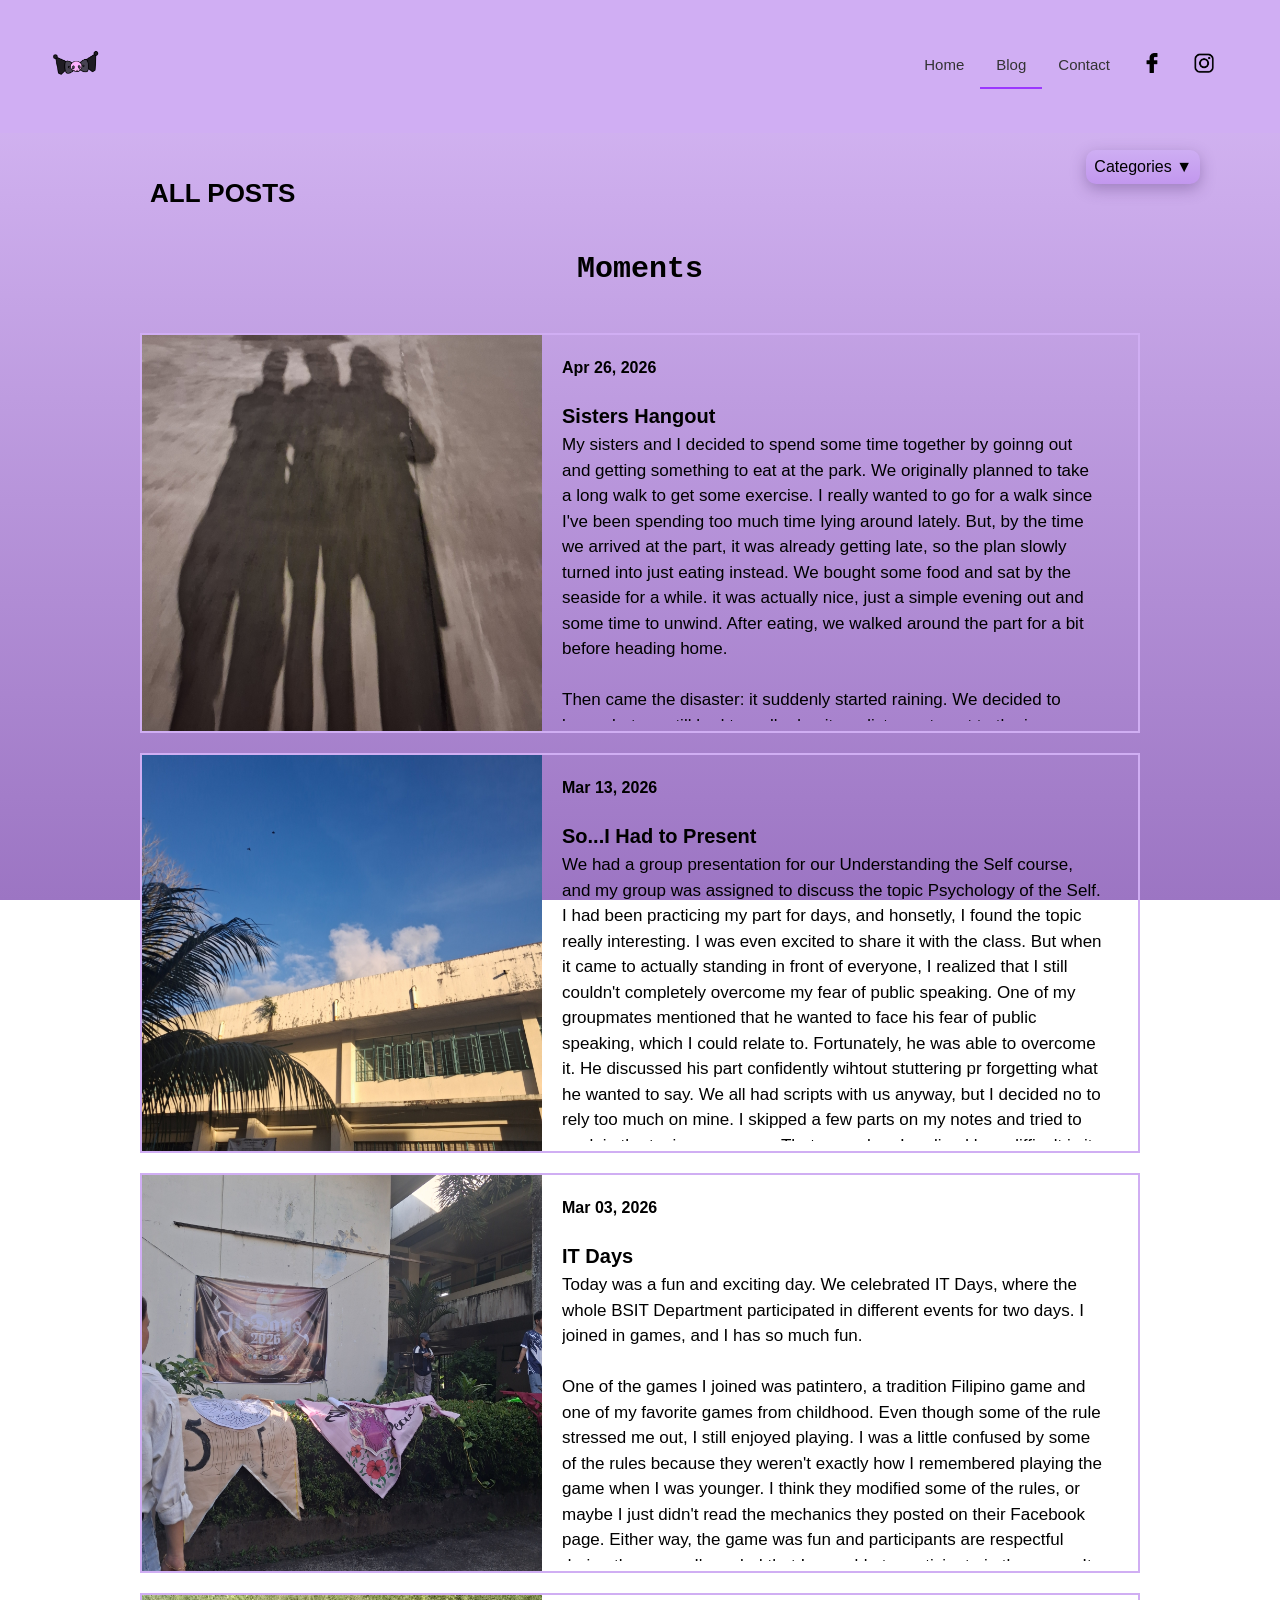
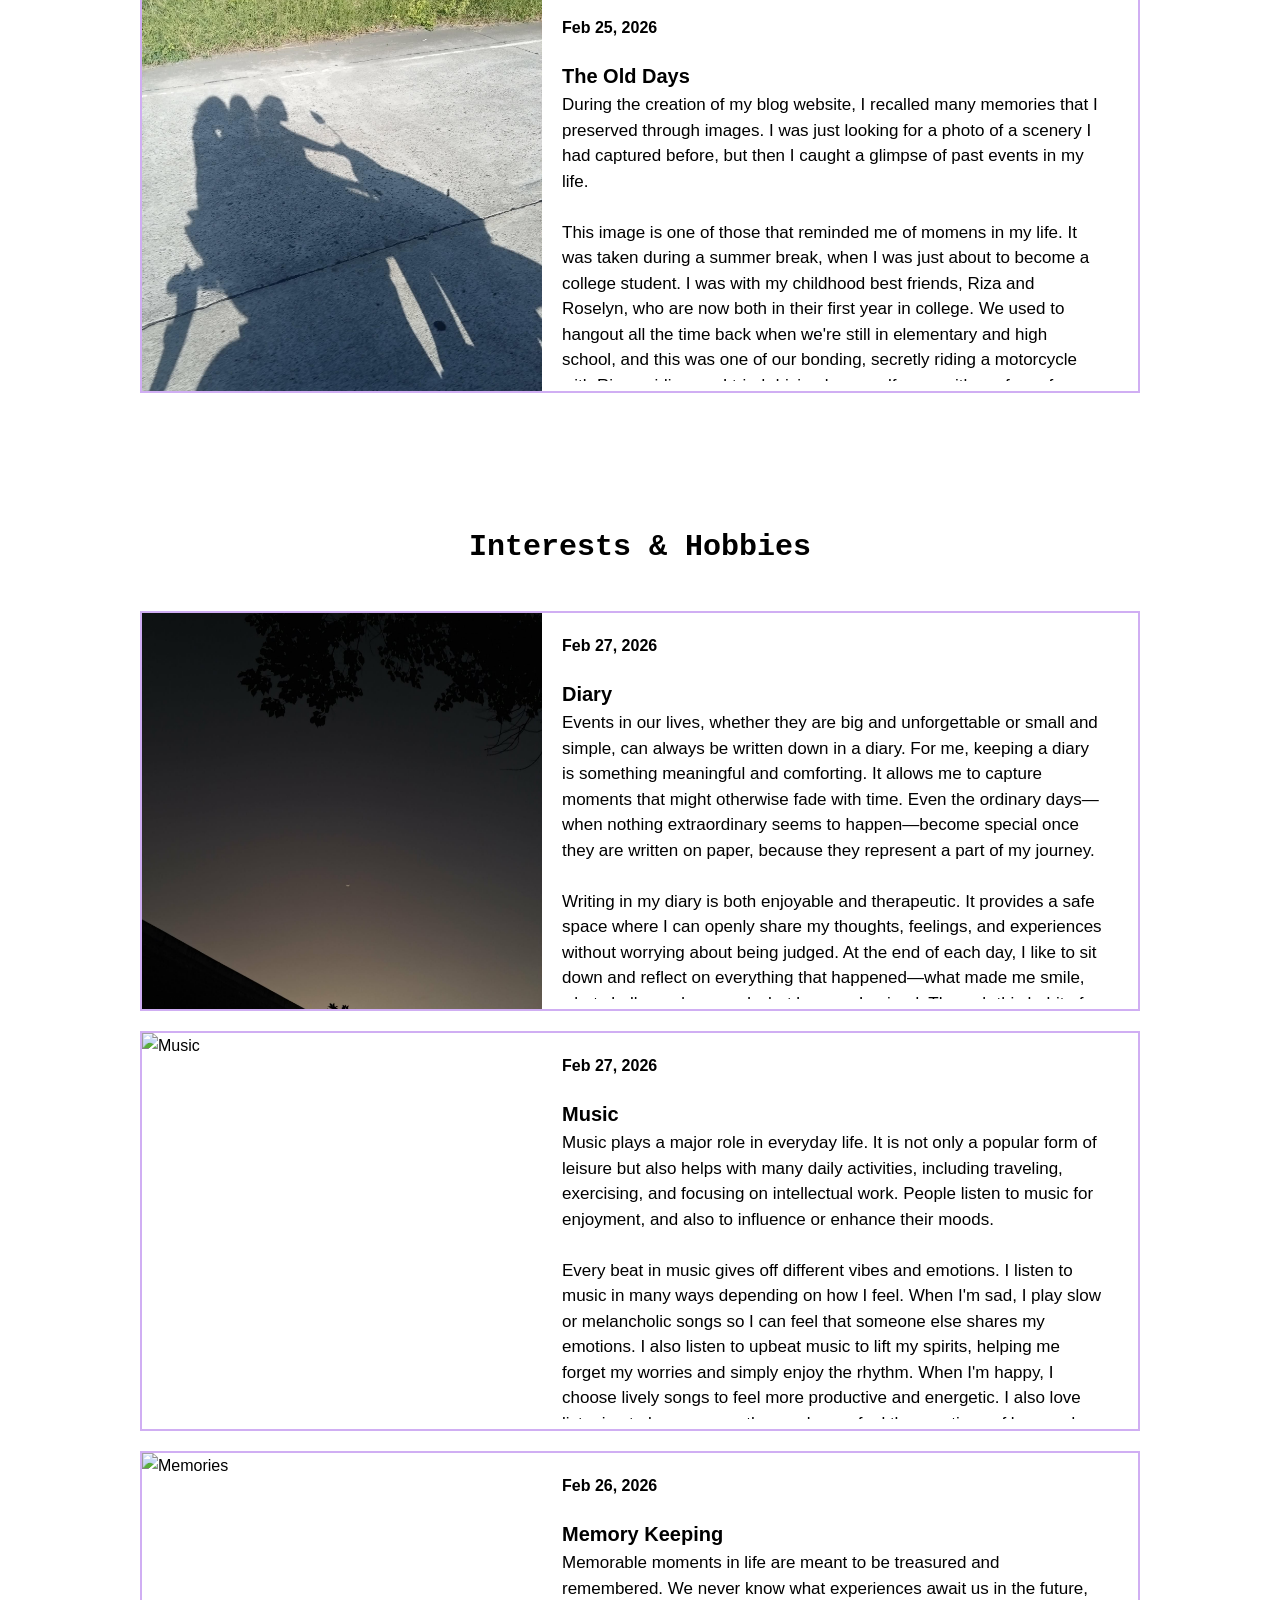
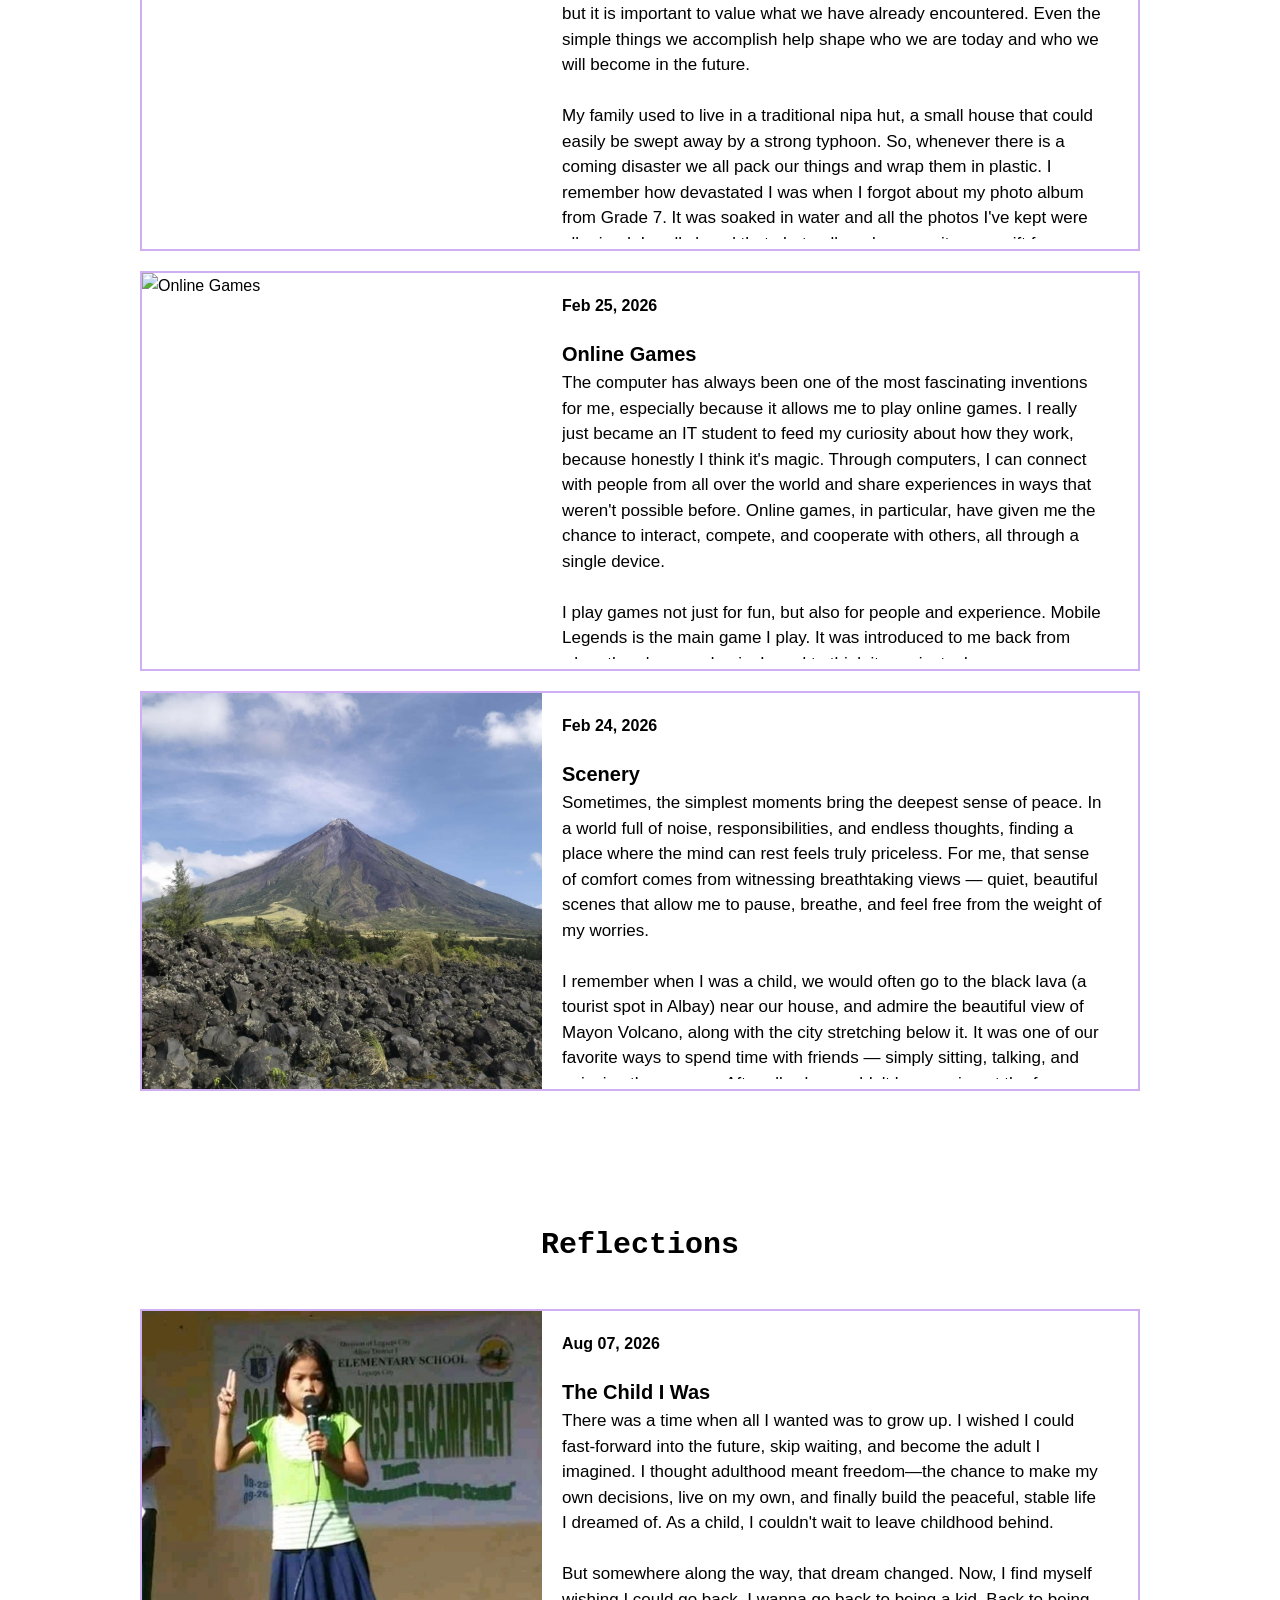
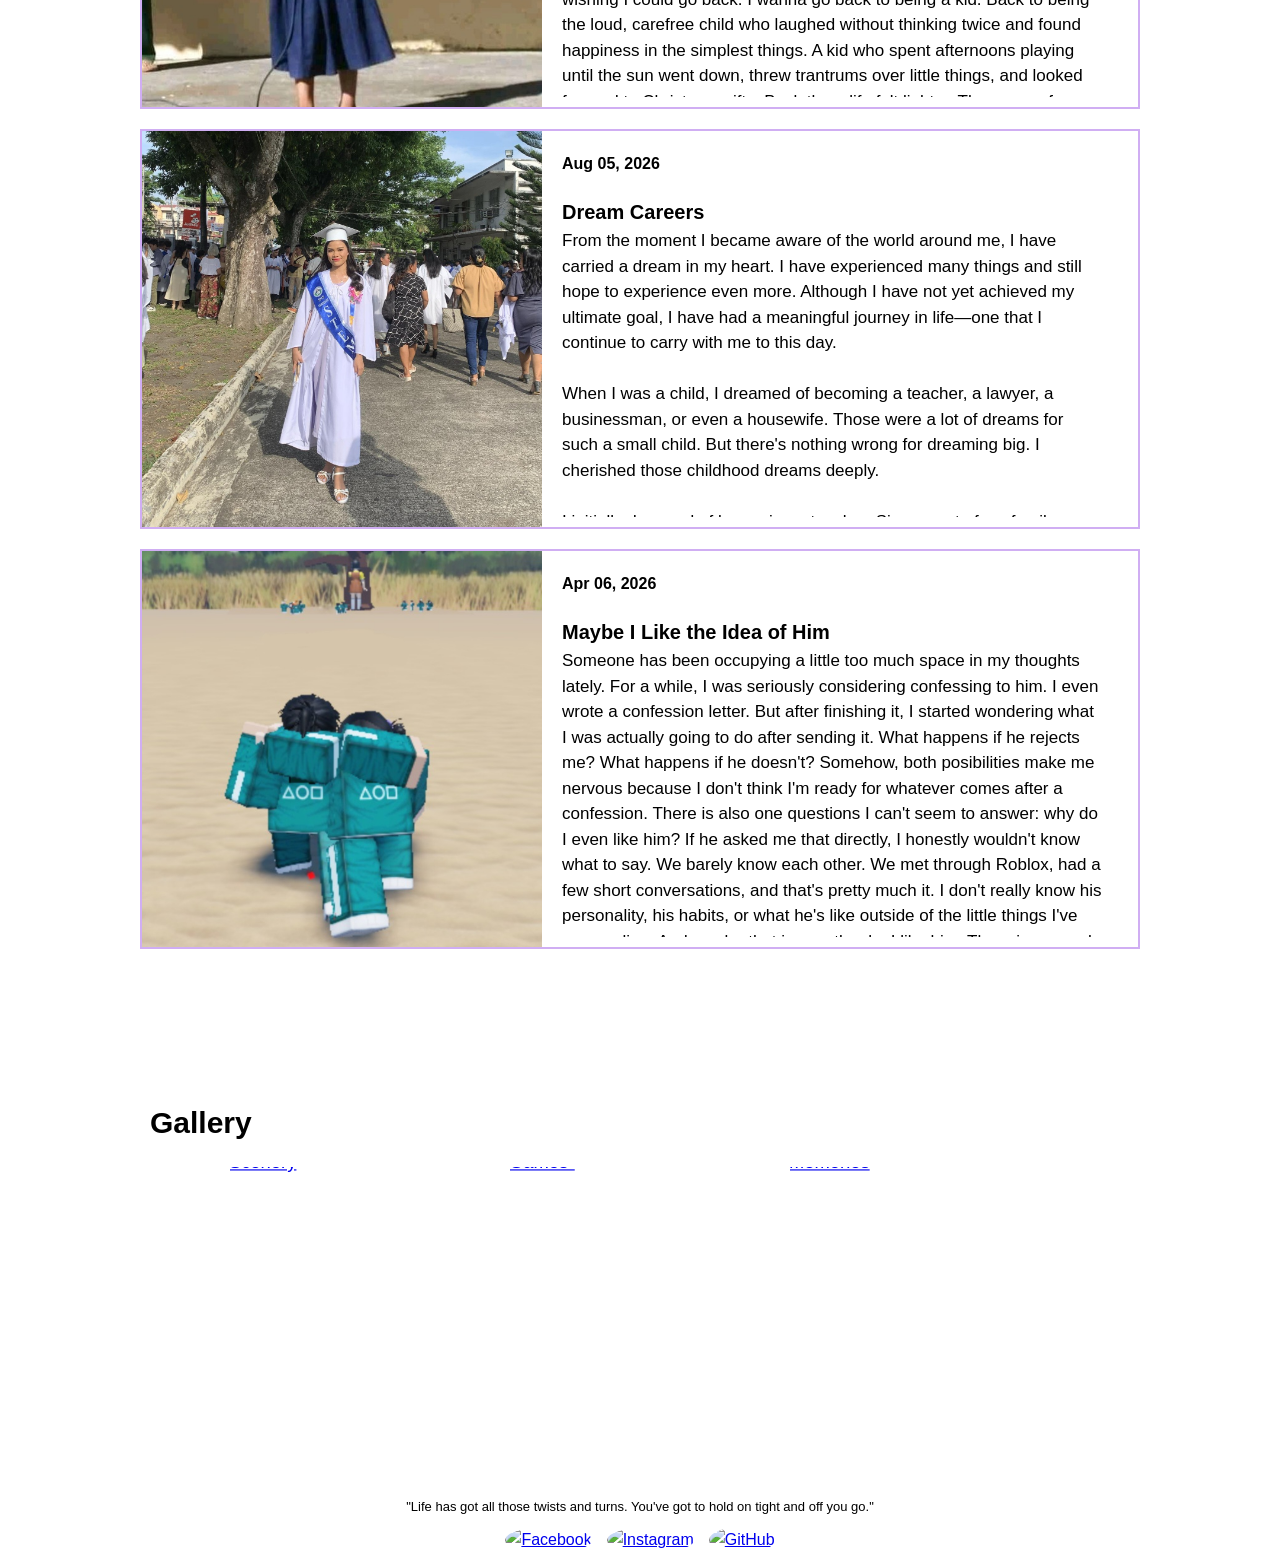
==== commit 19059082: "add some features" ====
--- a/pages/blog.html
+++ b/pages/blog.html
@@ -9,17 +9,18 @@
     </head>
     <body>
 
-        <!-- NAVIGATION BAR -->
+        <!-- navigation bar -->
         <nav>
             <a href="../index.html"><img src="../imgs/logo.png" alt="Logo"></a>
-            <ul class="nav-links">
-
-                <!--pages-->
+            
+            <ul class="nav-links" id="navLinks">
+
+                <!-- pages -->
                 <li><a href="../index.html">Home</a></li>
                 <li><a class="active" href="blog.html">Blog</a></li>
                 <li><a href="contact.html">Contact</a></li>
 
-                <!--socials-->
+                <!-- socials -->
                 <li><a href="https://www.facebook.com/joyce.lodana" target="_blank"  rel="noopener">
                     <img src="../imgs/fb-logo.png" alt="Facebook">
                 </a></li>
@@ -27,15 +28,15 @@
                     <img src="../imgs/ig-logo.png" alt="Instagram">
                 </a></li>
             </ul>
+
+            <div class="hamburger-icon" id="hamburger">☰</div>
         </nav>
 
         <main>
 
             <!--sidebar button-->
             <div class="sidebar-container">
-                <button class="sidebar-toggle" id="sidebarToggle">
-                    <img src="../imgs/sidebar-icon.png" alt="Sidebar" id="sidebarIcon">
-                </button>
+                <button class="sidebar-toggle" id="sidebarToggle">Categories &#9660;</button>
                 <div class="sidebar" id="sidebar">
                     <a class="active" href="#life-blog">Moments</a>
                     <a href="#interest-blog">Interests & Hobbies</a>
@@ -289,23 +290,17 @@
                 <div class="gallery-content">
                     <div class="images">
                         <a href="../pages/scenery.html#img-gallery" ><img src="../imgs/scene3.jpg" alt="Scenery">
-                        <div class="images-title">
-                            <h2>Scenery</h2>
-                        </div>
+                        <h2 class="images-title">Scenery</h2>
                         </a>
                     </div>
                     <div class="images">
                         <a href="../pages/games.html#img-gallery" ><img src="../imgs/rb2.png" alt=Games">
-                        <div class="images-title">
-                            <h2>Games</h2>
-                        </div>
+                        <h2 class="images-title">Games</h2>
                         </a>
                     </div>
                     <div class="images">
                         <a href="../pages/memories.html#img-gallery" ><img src="../imgs/m1.jpg" alt="Memories">
-                        <div class="images-title">
-                            <h2>Memories</h2>
-                        </div>
+                        <h2 class="images-title">Memories</h2>
                         </a>
                     </div>
                 </div>
--- a/css/style.css
+++ b/css/style.css
@@ -82,6 +82,31 @@
     height: 20px;
 }
 
+.hamburger-icon {
+    display: none;
+    font-size: 30px;
+    cursor: pointer;
+}
+
+@media screen and (max-width: 768px) {
+    .nav-links {
+        display: none !important;
+        flex-direction: column;
+        position: absolute;
+        top: 40px;
+        right: 60px;
+        padding: 20px;
+    }
+
+    .nav-links.active {
+        display: flex !important;
+    }
+
+    .hamburger-icon {
+        display: block;
+    }
+}
+
 /*INTRO-HOME*/
 
 .hero-section {
@@ -154,7 +179,7 @@
 
 .blog-posts h2 {
     font-family:'Courier New', Courier, monospace;
-    margin: 50px 0 0 100px;
+    margin: 50px 0 0 50px;
     opacity: 0;
     animation: fadeIn 0.6s ease-out forwards;
     animation-delay: 0.2s; 
@@ -162,11 +187,11 @@
 
 .boxes {
     display: flex;
-    gap: 20px;
+    gap: 1em;
     overflow-x: auto;
     scroll-snap-type: x mandatory;
-    padding: 0 0 10px 100px;
-    scroll-padding-left: 20px;
+    padding: 0 0 10px 50px;
+    scroll-padding-left: 200px;
     position: relative; 
     opacity: 0;
     animation: fadeIn 0.6s ease-out forwards;
@@ -180,8 +205,7 @@
 .box {
     margin-top: 30px;
     min-width: 280px;
-    flex-shrink: 0;
-    scroll-snap-align: start;  
+    flex-shrink: 0; 
     transition: 1s;
     z-index: 1;
     border: 2px solid #cdc5f3;
@@ -239,6 +263,43 @@
     bottom: 10px;
     left: 320px;
     z-index: 10;
+}
+
+.boxes-wrapper {
+    position: relative;
+    width: 100%;
+}
+
+.scroll-btn {
+    position: absolute;
+    top: 50%;
+    transform: translateY(-50%);
+    z-index: 10;
+    width: 40px;
+    height: 40px;
+    border: none;
+    border-radius: 50%;
+    background: #b785ea;
+    color: white;
+    font-size: 25px;
+    cursor: pointer;
+    display: flex;
+    align-items: center;
+    justify-content: center;
+    transition: 0.3s ease;
+}
+
+.scroll-btn:hover {
+    background: #9953eb;
+    transform: translateY(-50%) scale(1.1);
+}
+
+.scroll-btn.left {
+    left: 10px;
+}
+
+.scroll-btn.right {
+    right: 10px;
 }
 
 .all-posts {
@@ -285,7 +346,7 @@
 
 /*BLOG PAGE*/
 
-/* SIDE BAR */
+/* sidebar */
 .sidebar-container {
     position: fixed;
     top: 150px;
@@ -297,10 +358,15 @@
 }
 
 .sidebar-toggle {
-    background: transparent;
+    background: #b87bee;
     border: none;
     cursor: pointer;
     transition: .3s;
+    font-size: 16px;
+    padding: 8px;
+    background-image: linear-gradient(to bottom, #ceaef3, #c297ee);
+    border-radius: 10px;
+    box-shadow: 0 5px 15px rgba(72, 42, 102, 0.35);
 }
 
 .sidebar-toggle:hover {
@@ -313,20 +379,19 @@
 }
 
 .sidebar {
-    position: absolute;
+    position: fixed;
     text-align: left;
     margin: 20px;
     margin-right: 20px;
-    position: fixed;
-    top: 150px;
-    right: 60px;
-    width: 250px;
+    top: 170px;
+    right: 5px;
+    width: 200px;
     padding: 0 20px 0 0;
     border-radius: 20px;
     visibility: hidden;
-    transform: translateX(30px) scale(0.95);
-    transition: all .35s ease;
-    opacity: 0;
+    opacity: 0;
+    transform: translateY(-20px) scale(0.95);
+    transition: all 0.35s ease;
 }
 
 .sidebar.show {
@@ -340,7 +405,7 @@
     display: block;
     font-size: 14px;
     font-weight: 600;
-    margin: 10px;
+    margin: 5px;
     padding: 10px;
     background: linear-gradient(135deg, #b785ea, #b485e3);
     color: white;
@@ -539,9 +604,6 @@
     right: 0;
     width: 100%;
     text-align: center;
-}
-
-.images-title h2 {
     font-size: 20px;
     color: white;
     opacity: 0;
@@ -550,7 +612,7 @@
     text-shadow: 0 2px 6px rgba(0,0,0,0.6);
 }
 
-.images:hover .images-title h2 {
+.images:hover .images-title {
     opacity: 1;
     transform: translateY(0);
 }
@@ -819,8 +881,6 @@
         width: 90%;
     }
 
-    
-
     .text1 {
         margin-left: 20px;
         font-size: 15px;
@@ -849,13 +909,13 @@
 @media (max-width: 768px) {
 
     .sidebar-container {
-        right: 18px;
-        top: 100px;
+        right: 50px;
+        top: 200px;
     }
 
     .sidebar {
-        right: 18px;
-        top: 100px;
+        right: 10px;
+        top: 220px;
     }
 
     /* NAV */
@@ -878,14 +938,9 @@
 
     .images-title {
         position: absolute;
-        top: 10px;
-        left: 0;
-        right: 0;
+        top: 50%;
         width: 100%;
         text-align: center;
-    }
-
-    .images-title h2 {
         opacity: 1;
         transform: translateY(0);
     }
@@ -1139,5 +1194,4 @@
     .get-in-touch {
         font-size: 20px;
     }
-
 }
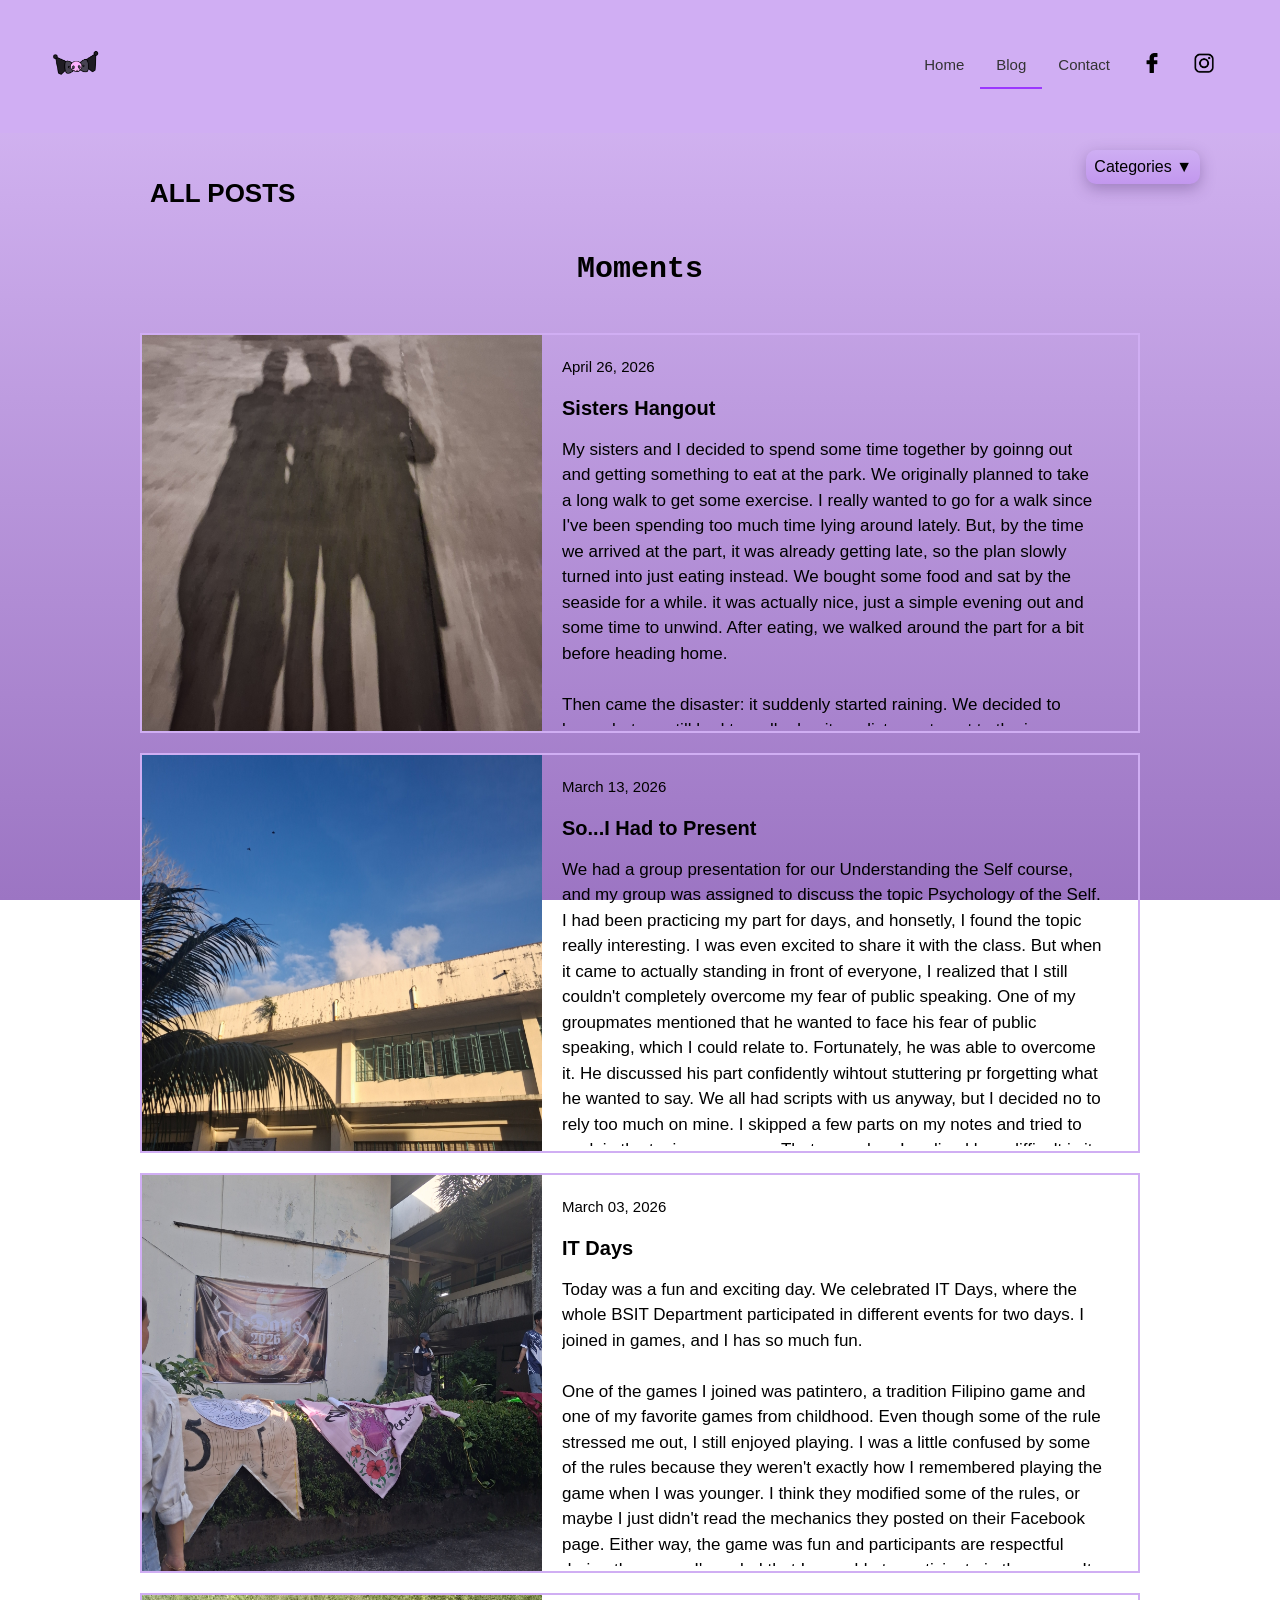
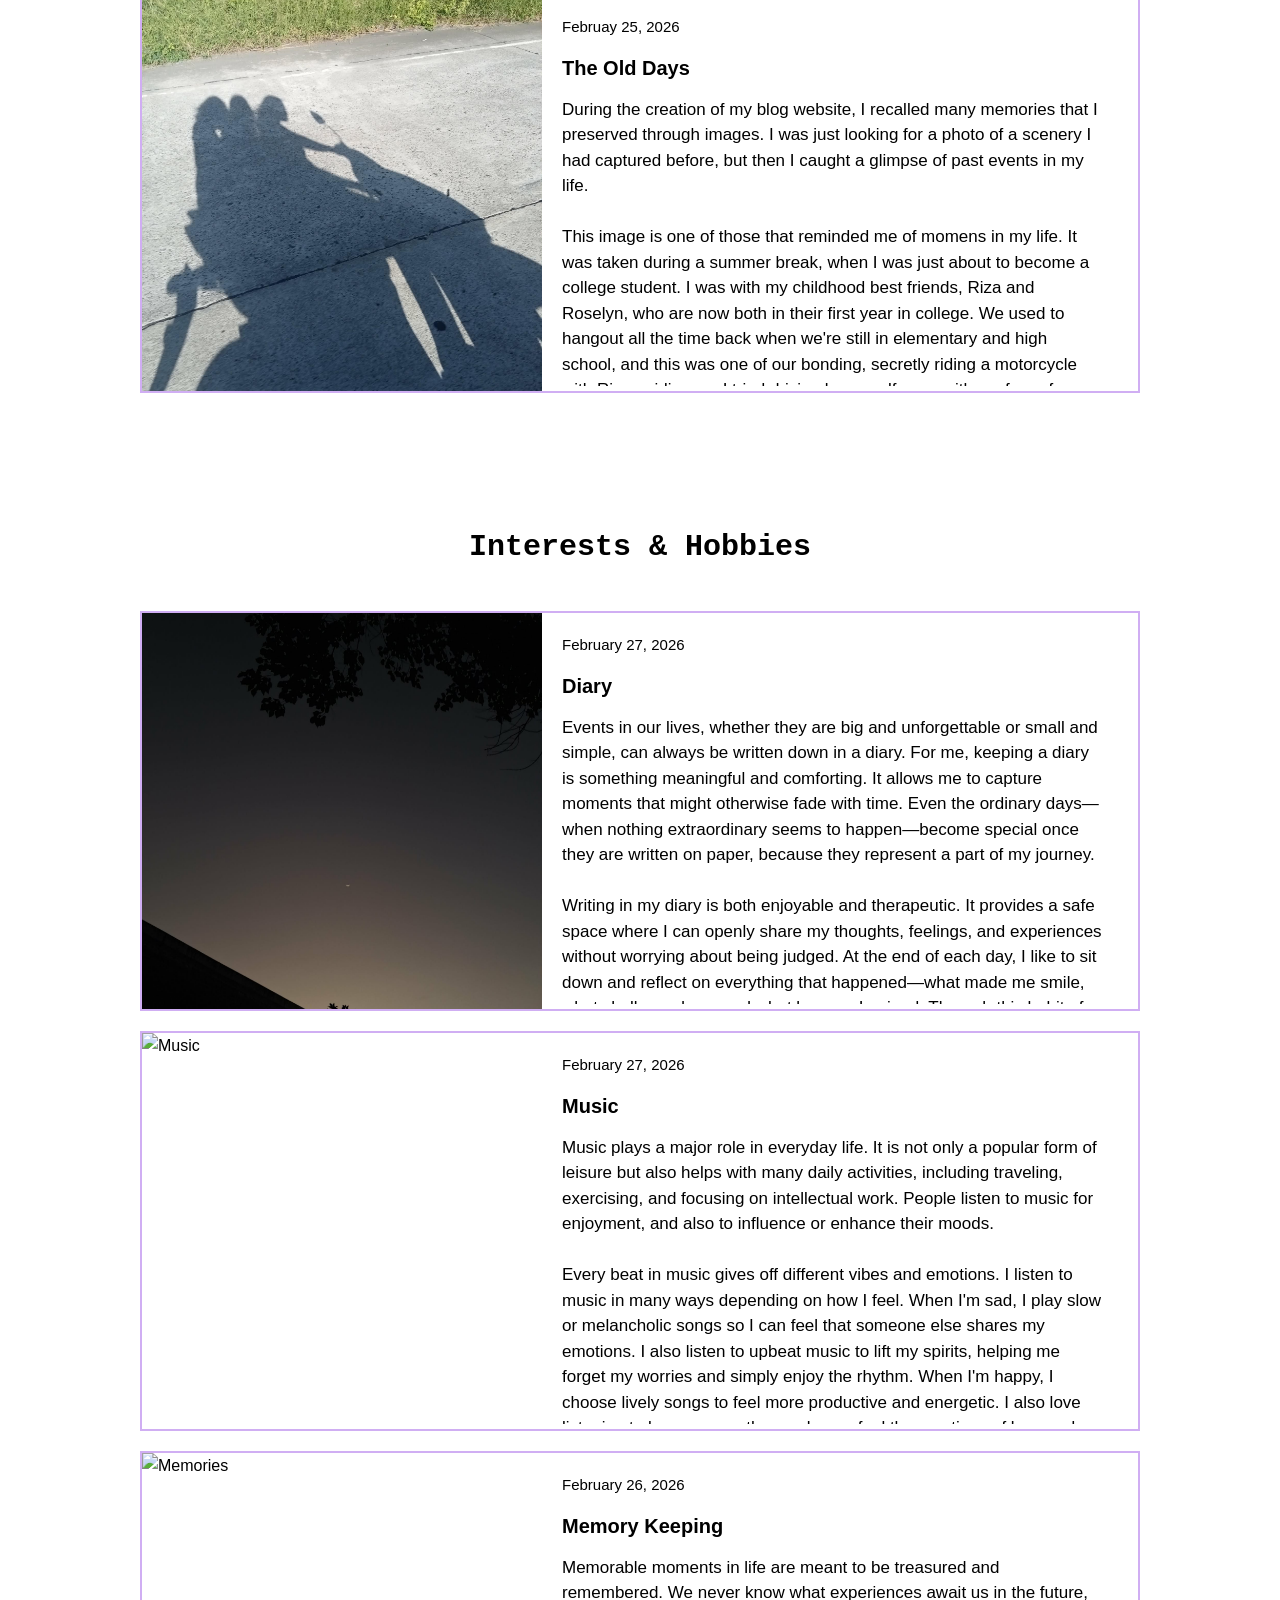
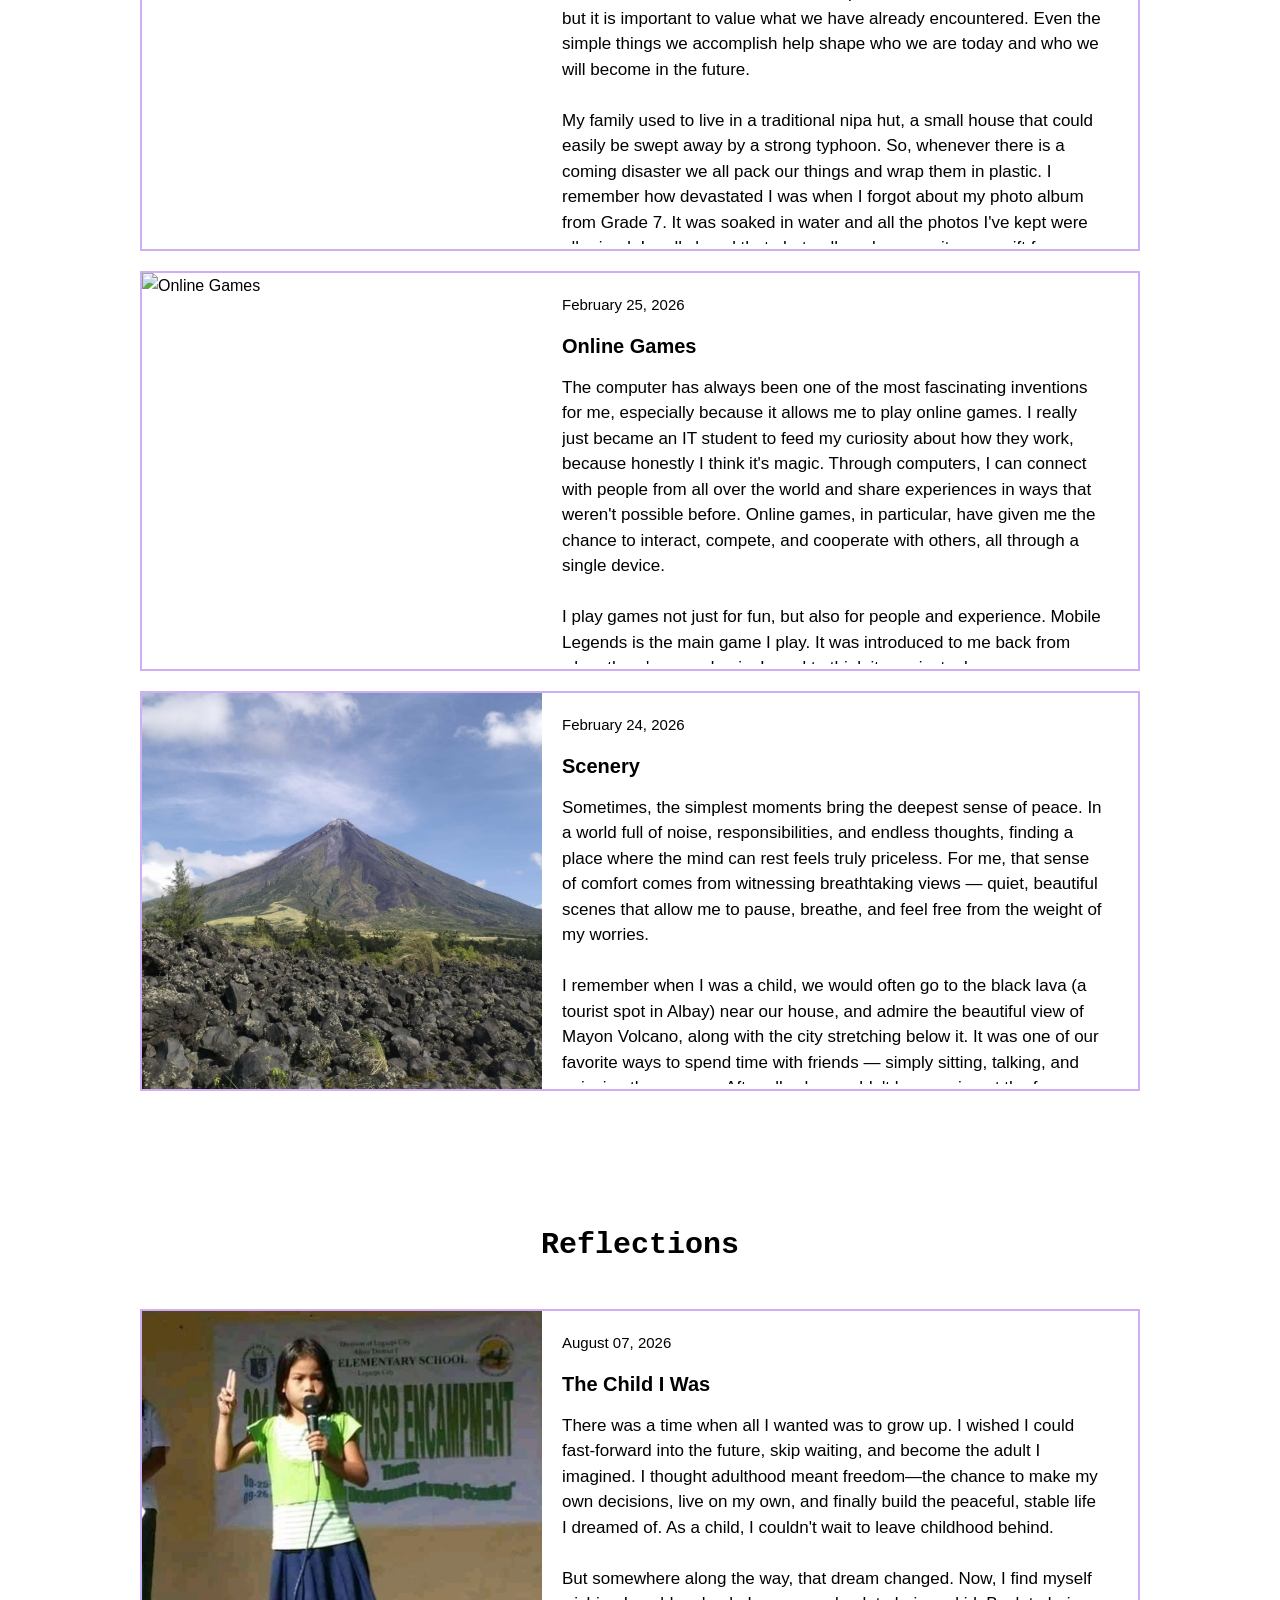
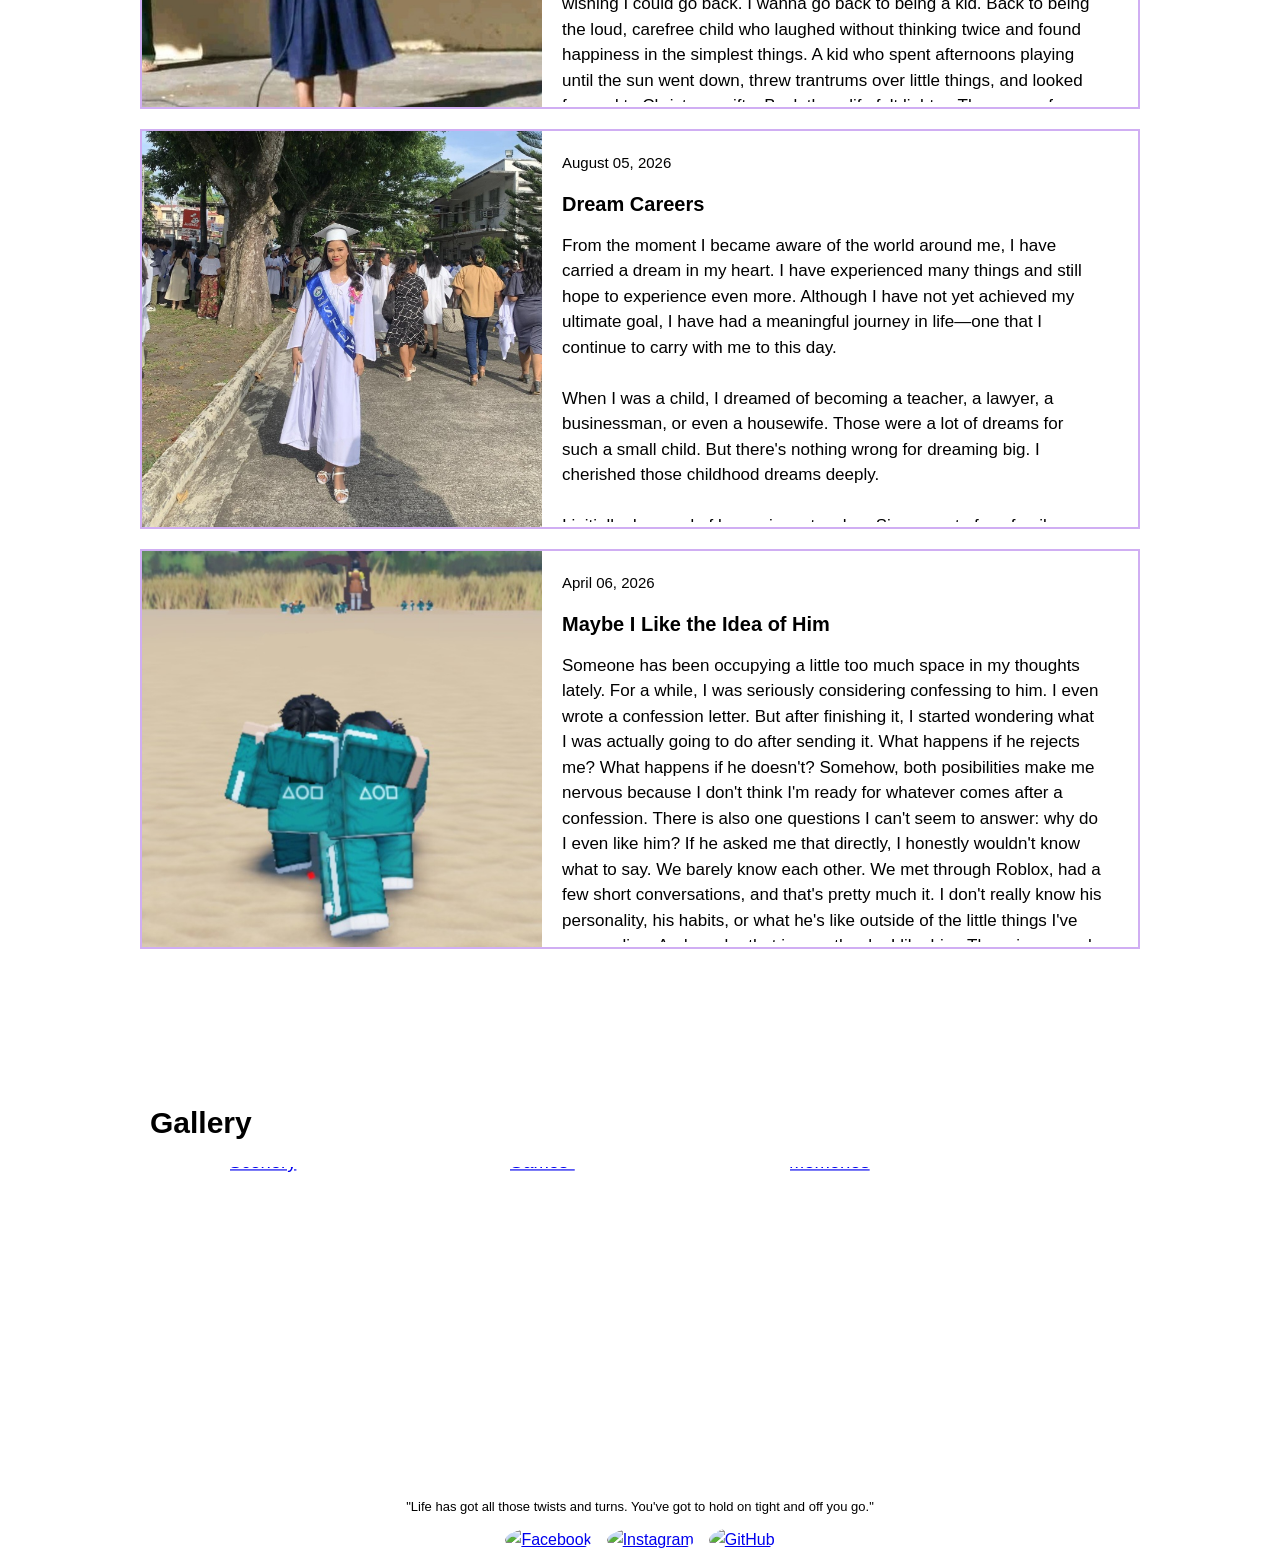
==== commit b660311c: "added a read more blog posts" ====
--- a/pages/blog.html
+++ b/pages/blog.html
@@ -57,7 +57,7 @@
                     <article id="old-days-blog" class="blog-content" data-date="2026-02-25">
                         <img src="../imgs/childhood-friends.jpg" alt="Blog4">
                         <div class="blog-texts">
-                            <p class="blog-date"><b>Feb 25, 2026</b></p>
+                            <p class="blog-date">Februay 25, 2026</p>
                             <h3>The Old Days</h3>
 
                             <p class="preview">
@@ -73,7 +73,7 @@
                     <article id="itdays-blog" class="blog-content" data-date="2026-03-03">
                         <img src="../imgs/itdays.jpg" alt="IT Days">
                         <div class="blog-texts">
-                            <p class="blog-date"><b>Mar 03, 2026</b></p>
+                            <p class="blog-date">March 03, 2026</p>
                             <h3>IT Days</h3>
                             <p class="preview">
                                 Today was a fun and exciting day. We celebrated IT Days, where the whole BSIT Department participated in different events for two days. I joined in games, and I has so much fun. 
@@ -86,7 +86,7 @@
                     <article id="present-blog" class="blog-content" data-date="2026-03-13">
                         <img src="../imgs/school.jpg"  alt="School">
                         <div class="blog-texts">
-                            <p class="blog-date"><b>Mar 13, 2026</b></p>
+                            <p class="blog-date">March 13, 2026</p>
                             <h3>So...I Had to Present</h3>
                             <p class="preview">
                                 We had a group presentation for our Understanding the Self course, and my group was assigned to discuss the topic Psychology of the Self. I had been practicing my part for days, and honsetly, I found the topic really interesting. I was even excited to share it with the class. But when it came to actually standing in front of everyone, I realized that I still couldn't completely overcome my fear of public speaking. One of my groupmates mentioned that he wanted to face his fear of public speaking, which I could relate to. Fortunately, he was able to overcome it. He discussed his part confidently wihtout stuttering pr forgetting what he wanted to say. We all had scripts with us anyway, but I decided no to rely too much on mine. I skipped a few parts on my notes and tried to explain the topic on my own. That was when I realized how difficult is it for me to organize my thoughts while standing in front of the class. I knew what I wanted to sat, but sometimes, the words just wouldn't come out the way I wanted them to. Thankfully, our professor was understanding and seemed to notice that I was nervous while presenting. I hope that I would be able to present properly next time and overcome my fear of being in front of many people.
@@ -97,7 +97,7 @@
                     <article id="sisters-blog" class="blog-content" data-date="2026-04-26">
                         <img src="../imgs/sisters.jpg" alt="My Sisters">
                         <div class="blog-texts">
-                            <p class="blog-date"><b>Apr 26, 2026</b></p>
+                            <p class="blog-date">April 26, 2026</p>
                             <h3>Sisters Hangout</h3>
                             <p class="preview">
                                 My sisters and I decided to spend some time together by goinng out and getting something to eat at the park. We originally planned to take a long walk to get some exercise. I really wanted to go for a walk since I've been spending too much time lying around lately. But, by the time we arrived at the part, it was already getting late, so the plan slowly turned into just eating instead. We bought some food and sat by the seaside for a while. it was actually nice, just a simple evening out and some time to unwind. After eating, we walked around the part for a bit before heading home. 
@@ -118,7 +118,7 @@
                     <article id="scenery-blog" class="blog-content" data-date="2026-02-24">
                         <a href="../pages/scenery.html"><img src="../imgs/mayon.jpg" alt="Scenery"></a>
                         <div class="blog-texts">
-                            <p class="blog-date"><b>Feb 24, 2026</b></p>
+                            <p class="blog-date">February 24, 2026</p>
                             <h3>Scenery</h3>
                             
                             <p class="preview">
@@ -136,7 +136,7 @@
                     <article id="games-blog" class="blog-content" data-date="2026-02-25">
                         <a href="../pages/games.html"><img src="../imgs/ml4.jpg" alt="Online Games"></a>                      
                         <div class="blog-texts">
-                            <p class="blog-date"><b>Feb 25, 2026</b></p>
+                            <p class="blog-date">February 25, 2026</p>
                             <h3>Online Games</h3>
                             <p class="preview">
                                 The computer has always been one of the most fascinating inventions for me, especially because it allows me to play online games. I really just became an IT student to feed my curiosity about how they work, because honestly I think it's magic. Through computers, I can connect with people from all over the world and share experiences in ways that weren't possible before. Online games, in particular, have given me the chance to interact, compete, and cooperate with others, all through a single device.
@@ -161,7 +161,7 @@
                     <article id="memories-blog" class="blog-content" data-date="2026-02-26">
                         <a href="../pages/memories.html"><img src="../imgs/memories.jpg" alt="Memories"></a>                          
                         <div class="blog-texts">
-                            <p class="blog-date"><b>Feb 26, 2026</b></p>
+                            <p class="blog-date">February 26, 2026</p>
                             <h3>Memory Keeping</h3>
                             <p class="preview">
                                 Memorable moments in life are meant to be treasured and remembered. We never know what experiences await us in the future, but it is important to value what we have already encountered. Even the simple things we accomplish help shape who we are today and who we will become in the future.
@@ -180,7 +180,7 @@
                     <article id="diary-blog" class="blog-content" data-date="2026-02-27">
                         <img src="../imgs/sunset.jpg" alt="Sunset">                       
                         <div class="blog-texts">
-                            <p class="blog-date"><b>Feb 27, 2026</b></p>
+                            <p class="blog-date">February 27, 2026</p>
                             <h3>Diary</h3>
                             <p class="preview">
                                 Events in our lives, whether they are big and unforgettable or small and simple, can always be written down in a diary. For me, keeping a diary is something meaningful and comforting. It allows me to capture moments that might otherwise fade with time. Even the ordinary days—when nothing extraordinary seems to happen—become special once they are written on paper, because they represent a part of my journey.
@@ -195,7 +195,7 @@
                     <article id="music-blog" class="blog-content" data-date="2026-02-27">
                         <img src="../imgs/music.jpg" alt="Music">
                         <div class="blog-texts">
-                            <p class="blog-date"><b>Feb 27, 2026</b></p>
+                            <p class="blog-date">February 27, 2026</p>
                             <h3>Music</h3>
                             <p class="preview">
                                 Music plays a major role in everyday life. It is not only a popular form of leisure but also helps with many daily activities, including traveling, exercising, and focusing on intellectual work. People listen to music for enjoyment, and also to influence or enhance their moods.
@@ -216,10 +216,27 @@
                 <section class="reflection-blog" id="reflection-blog">
                     <h2 class="blog-topic-title">Reflections</h2>
                     
+                    <article id="crush-blog" class="blog-content" data-date="2026-04-06">
+                        <img src="../imgs/him.jpg" alt="Crush">
+                        <div class="blog-texts">
+                            <p class="blog-date">April 06, 2026</p>
+                            <h3>Maybe I Like the Idea of Him</h3>
+                            
+                            <p class="preview">
+                                Someone has been occupying a little too much space in my thoughts lately. For a while, I was seriously considering confessing to him. I even wrote a confession letter. But after finishing it, I started wondering what I was actually going to do after sending it. What happens if he rejects me? What happens if he doesn't? Somehow, both posibilities make me nervous because I don't think I'm ready for whatever comes after a confession. There is also one questions I can't seem to answer: why do I even like him? If he asked me that directly, I honestly wouldn't know what to say. We barely know each other. We met through Roblox, had a few short conversations, and that's pretty much it. I don't really know his personality, his habits, or what he's like outside of the little things I've seen online. And maybe that is exactly why I like him. There is so much I don't know about him, and somehow, that uncertainty makes me curious. I find myself imagining what it would be like to actually know him. How we would have longer conversations, learn about the things he likes, hear about his life, and see what kind of person he really is. I even wonder about the smallest things, like how he talks in person or whether he would be fun to talk to when we actually have a proper conversation. I think I have filled in many of those unknown parts with my own imagination. 
+                                <br><br>
+                                Sometimes I imagine us becoming a couple, even though we haven't really gotten to know each other yet. My imagination can go surprisingly far, too. I've thought about what it would be like if we ended up together, how we would deal with the distance since we live in different regions, and even where we might actually settle. It sounds ridiculous when I actually put it into words, especially considering how little I know about him. Maybe I'm not really in love with him. Maybe I'm attached to the possibility of him. I've created this version of him in my head based on the little things I known, the things I wonder about, and all the scenarios I imagine. I probably know more about the person I've created in my head than the actual person himself.                       
+                                <br><br>
+                                And yet, I still genuinely want to know him. I want to know what he's like when he's comfortable around someone. I want to know hobbies, what makes him laugh, what kind of person he is, and all those ordinary details that you only learn when you actually spend time with someone. I want to know what if feels like to have a real conversation with him instead of getting a few short replies here and there. Of course, that also makes me overthing everything. Sometimes he replies with very short messages, or even nothing, and I start wondering if he just isn't interested in talking to me. Then I see him typing normally somewhere else and suddenly I'm analyzing his tpying like it contains some hidden message. Maybe it means nothing at all. But when you like someone, apparently even when the way they type can become something worth thinking about. The diffifult part is that I don't even know if he likes me, and I'm starting to realize that I might be setting myself up to be disappointed. It's hard to expect someone to like you when you barely talk to each other in the first place. 
+                                <br><br>
+                                So, maybe I should stop trying to turn this into something before there is actuallly something there. I don't know if I like him because I genuinely have feelings for him or because I have too much time to think about him. Maybe it's a little bit of both. Having an online crush makes it easy to fill the silence with imagination. You can wonder about someone endlessly without ever having to confront the reality of who they really are. For now, I think I'd rather get to know him first, if I even fet the chance. I'll just talk to hime like I used to and let the waves take us wherever they're emant to, whether that to a relationshiop or nowher at all. Eithher way, I know I'll eventually get over this.
+                        </div>
+                    </article>
+
                     <article id="careers-blog" class="blog-content" data-date="2026-08-05">
                         <img src="../imgs/careers.jpg" alt="Careers">
                         <div class="blog-texts">
-                            <p class="blog-date"><b>Aug 05, 2026</b></p>
+                            <p class="blog-date">August 05, 2026</p>
                             <h3>Dream Careers</h3>
                                 
                             <p class="preview">
@@ -243,9 +260,9 @@
                     </article>
 
                     <article id="childhood-blog" class="blog-content" data-date="2026-08-07">
-                        <img src="../imgs/childhood.jpg" alt="Childhood">
-                        <div class="blog-texts">
-                            <p class="blog-date"><b>Aug 07, 2026</b></p>
+                        <a href="../pages/chilhood.html"><img src="../imgs/childhood.jpg" alt="Childhood"></a>
+                        <div class="blog-texts">
+                            <p class="blog-date">August 07, 2026</p>
                             <h3>The Child I Was</h3>
 
                             <p class="preview">
@@ -264,22 +281,6 @@
                         </div>
                     </article>
 
-                    <article id="crush-blog" class="blog-content" data-date="2026-04-06">
-                        <img src="../imgs/him.jpg" alt="Crush">
-                        <div class="blog-texts">
-                            <p class="blog-date"><b>Apr 06, 2026</b></p>
-                            <h3>Maybe I Like the Idea of Him</h3>
-                            
-                            <p class="preview">
-                                Someone has been occupying a little too much space in my thoughts lately. For a while, I was seriously considering confessing to him. I even wrote a confession letter. But after finishing it, I started wondering what I was actually going to do after sending it. What happens if he rejects me? What happens if he doesn't? Somehow, both posibilities make me nervous because I don't think I'm ready for whatever comes after a confession. There is also one questions I can't seem to answer: why do I even like him? If he asked me that directly, I honestly wouldn't know what to say. We barely know each other. We met through Roblox, had a few short conversations, and that's pretty much it. I don't really know his personality, his habits, or what he's like outside of the little things I've seen online. And maybe that is exactly why I like him. There is so much I don't know about him, and somehow, that uncertainty makes me curious. I find myself imagining what it would be like to actually know him. How we would have longer conversations, learn about the things he likes, hear about his life, and see what kind of person he really is. I even wonder about the smallest things, like how he talks in person or whether he would be fun to talk to when we actually have a proper conversation. I think I have filled in many of those unknown parts with my own imagination. 
-                                <br><br>
-                                Sometimes I imagine us becoming a couple, even though we haven't really gotten to know each other yet. My imagination can go surprisingly far, too. I've thought about what it would be like if we ended up together, how we would deal with the distance since we live in different regions, and even where we might actually settle. It sounds ridiculous when I actually put it into words, especially considering how little I know about him. Maybe I'm not really in love with him. Maybe I'm attached to the possibility of him. I've created this version of him in my head based on the little things I known, the things I wonder about, and all the scenarios I imagine. I probably know more about the person I've created in my head than the actual person himself.                       
-                                <br><br>
-                                And yet, I still genuinely want to know him. I want to know what he's like when he's comfortable around someone. I want to know hobbies, what makes him laugh, what kind of person he is, and all those ordinary details that you only learn when you actually spend time with someone. I want to know what if feels like to have a real conversation with him instead of getting a few short replies here and there. Of course, that also makes me overthing everything. Sometimes he replies with very short messages, or even nothing, and I start wondering if he just isn't interested in talking to me. Then I see him typing normally somewhere else and suddenly I'm analyzing his tpying like it contains some hidden message. Maybe it means nothing at all. But when you like someone, apparently even when the way they type can become something worth thinking about. The diffifult part is that I don't even know if he likes me, and I'm starting to realize that I might be setting myself up to be disappointed. It's hard to expect someone to like you when you barely talk to each other in the first place. 
-                                <br><br>
-                                So, maybe I should stop trying to turn this into something before there is actuallly something there. I don't know if I like him because I genuinely have feelings for him or because I have too much time to think about him. Maybe it's a little bit of both. Having an online crush makes it easy to fill the silence with imagination. You can wonder about someone endlessly without ever having to confront the reality of who they really are. For now, I think I'd rather get to know him first, if I even fet the chance. I'll just talk to hime like I used to and let the waves take us wherever they're emant to, whether that to a relationshiop or nowher at all. Eithher way, I know I'll eventually get over this.
-                        </div>
-                    </article>
                 </section>
             </div>  
 
@@ -295,12 +296,12 @@
                     </div>
                     <div class="images">
                         <a href="../pages/games.html#img-gallery" ><img src="../imgs/rb2.png" alt=Games">
-                        <h2 class="images-title">Games</h2>
+                        <h2 class="images-title">Online Games</h2>
                         </a>
                     </div>
                     <div class="images">
                         <a href="../pages/memories.html#img-gallery" ><img src="../imgs/m1.jpg" alt="Memories">
-                        <h2 class="images-title">Memories</h2>
+                        <h2 class="images-title">Memory Keeping</h2>
                         </a>
                     </div>
                 </div>
--- a/css/style.css
+++ b/css/style.css
@@ -499,8 +499,9 @@
 }
 
 .blog-date {
-    margin-bottom: 20px; 
-    text-align: left;
+    justify-self: left;
+    font-size: 15px;
+    margin-bottom: 10px;
     font-family:'Segoe UI', Tahoma, Geneva, Verdana, sans-serif;
 }
 
@@ -516,6 +517,7 @@
 .blog-texts h3 {
     font-size: 20px;
     font-family: 'Trebuchet MS', 'Lucida Sans Unicode', 'Lucida Grande', 'Lucida Sans', Arial, sans-serif;
+    margin: 13px auto;
 }
 
 .preview {
@@ -620,7 +622,7 @@
 /*CONTACT PAGE*/
 
 .contact-container {
-    margin-top: 60px;
+    margin-top: 50px;
     justify-content: center;
     display: flex;
     place-items: center;   
@@ -716,7 +718,7 @@
     flex-direction: column;
     align-items: end;
     width: 100%;
-    height: 600px;
+    height: 500px;
     gap: 10px; 
 }
 
@@ -760,89 +762,105 @@
 
 /*SCENERY PAGE*/
 
-.scenery-container {
+/* section titles */
+.blog-page-content h2 {
+    color: #000000;
+    font-size: 25px;
+    text-align: left;
+    margin-left: 150px;
+    font-family: 'Franklin Gothic Medium', sans-serif;
+    opacity: 0;
+    animation: fadeIn 0.5s ease-out forwards;
+    animation-delay:  0.2s;
+}
+
+.blog-page-content a {
+    text-decoration: none;
+}
+
+.blog-post-content {
     display: grid;
     justify-content: center;
-    width: 100%;
+    width: 60%;
     opacity: 0;
     animation: fadeIn 0.5s ease-out forwards;
     animation-delay:  0.2s;
-}
-
-.scenery-container h2 {
-    font-size: 20px;
-    text-align: left;
-    margin-left: 150px;
-    margin-top: 50px;
-}
-
-.scene {
-    text-decoration: none;
-    color: #000000;
-}
-
-.scene h1 {
-    font-size: 20px;
-    text-align: left;
-    margin-left: 150px;
-    margin-top: 50px;
-    font-family: 'Franklin Gothic Medium', sans-serif;
-}
-
-.scenery-content {
     place-items: center;
     display: grid;
-    margin: 50px auto 0 auto; 
-    width: 50%;
+    margin: 50px auto 100px auto; 
     border: 2px solid #cdc5f3;
     overflow: hidden;
 }
 
-.scenery-content h1 {
+.blog-post-content h1 {
     justify-self: left;
     margin-top: 20px;
-    margin-left: 100px;
+    justify-self: center;
     font-size: 25px;
     font-family: 'Trebuchet MS', 'Lucida Sans Unicode', 'Lucida Grande', 'Lucida Sans', Arial, sans-serif;
 }
 
-.scenery-content img {
+.blog-post-content img {
     margin-top: 10px;
-    width: 500px;
+    width: 40%;
     height: 400px;
     object-fit: cover;
 }
 
-.text1 {
+.name {
     justify-self: left; 
-    margin-left: 100px; 
+    margin-left: 60px; 
     margin-top: 30px; 
     font-size: 18px;
     font-family:'Segoe UI', Tahoma, Geneva, Verdana, sans-serif;
 }
 
-.text2 {
+.date {
     justify-self: left;
-    margin-left: 100px; 
+    margin-left: 60px; 
     font-size: 13px;
     font-family:'Segoe UI', Tahoma, Geneva, Verdana, sans-serif;
 }
 
-.text3 {
+.blog-article {
+    margin: 30px 50px;
+    font-size: 18px;
+    font-family:'Segoe UI', Tahoma, Geneva, Verdana, sans-serif;
+}
+
+.explore {
+    display: flex;
+    flex-wrap: wrap;
+    justify-content: center;
+    gap: 30px;
+    margin: 50px 100px 100px 100px;
+}
+
+.explore-content {
+    width: 300px;
+    height: 300px;
+    margin-bottom: 50px;
+}
+
+.explore-content img {
+    width: 100%;
+    height: 90%;
+    object-fit: cover;
+    display: block; 
+}
+
+.explore-content h3 {
+    margin-top: 10px;
+} 
+
+.explore-content p {
     justify-self: left;
-    margin-top: 20px;
-    margin-left: 140px;
-    font-size: 25px;
-    font-family:  'Lucida Grande', sans-serif;
-}
-
-.scene-text {
-    margin: 30px 50px;
-    font-size: 20px;
+    font-size: 13px;
     font-family:'Segoe UI', Tahoma, Geneva, Verdana, sans-serif;
 }
 
 .img-gallery {
+    margin-top: 40px;
     display: flex;
     gap: 20px;
     justify-content: center;
@@ -868,35 +886,31 @@
 @media (max-width: 1000px) {
 
     /* INDIVIDUAL BLOG PAGE */
-    .scenery-container {
-        width: 100%;
-    }
-
-    .scenery-content h1 {
-        margin-left: 20px;
-    }
-
-    .scenery-content img {
-        height: 300px;
-        width: 90%;
-    }
-
-    .text1 {
-        margin-left: 20px;
-        font-size: 15px;
-    }
-
-    .text2 {
-        margin-left: 20px;
-    }
-
-    .text3 {
+    .blog-page-content h2 {
         margin-left: 20px;
         font-size: 20px;
     }
 
-    .scene-text {
-        margin: 20px 20px;
+    .blog-post-content {
+        width: 90%;
+    }
+
+    .blog-post-content img {
+        height: 400px;
+        width: 400px;
+    }
+
+    .explore {
+        display: flex;
+        flex-wrap: wrap;
+        justify-content: center;
+        gap: 20px;
+        margin: 30px;
+    }
+
+    .explore-content {
+        width: 250px;
+        height: 150px;
     }
 
     .pic {
@@ -905,9 +919,9 @@
     }
 }
 
-
 @media (max-width: 768px) {
 
+    /* sidebar */
     .sidebar-container {
         right: 50px;
         top: 200px;
@@ -1059,50 +1073,22 @@
     }
 
     /* INDIVIDUAL BLOG PAGE */
-    .scenery-container h2 {
-        margin-left: 20px;
-        font-size: 16px;
-    }
-
-    .scene h1 {
-        margin-left: 20px;
-        font-size: 16px;
-    }
-
-    .scenery-content {
-        width: 90%;
-    }
-
-    .scenery-content h1 {
-        margin-left: 20px;
-    }
-
-    .scenery-content img {
-        width: 100%;
-        height: 220px;
-    }
-
-    .text1 {
-        margin-left: 20px;
-        font-size: 15px;
-    }
-
-    .text2 {
-        margin-left: 20px;
-    }
-
-    .text3 {
-        margin-left: 20px;
-        font-size: 20px;
-    }
-
-    .scene-text {
-        margin: 20px 20px;
+    .explore {
+        display: flex;
+        flex-wrap: wrap;
+        justify-content: center;
+        gap: 20px;
+        margin: 50px;
+    }
+
+    .explore-content {
+        width: 300px;
+        height: 200px;
     }
 
     .pic {
-        width: 140px;
-        height: 140px;
+        width: 130px;
+        height: 130px;
     }
 }
 
@@ -1194,4 +1180,15 @@
     .get-in-touch {
         font-size: 20px;
     }
+
+    /* individual blog page */
+    .blog-post-content img {
+        width: 70%;
+        height: 200px;
+        object-fit: cover;
+    }
+
+    .blog-article {
+        font-size: 15px;
+    }
 }
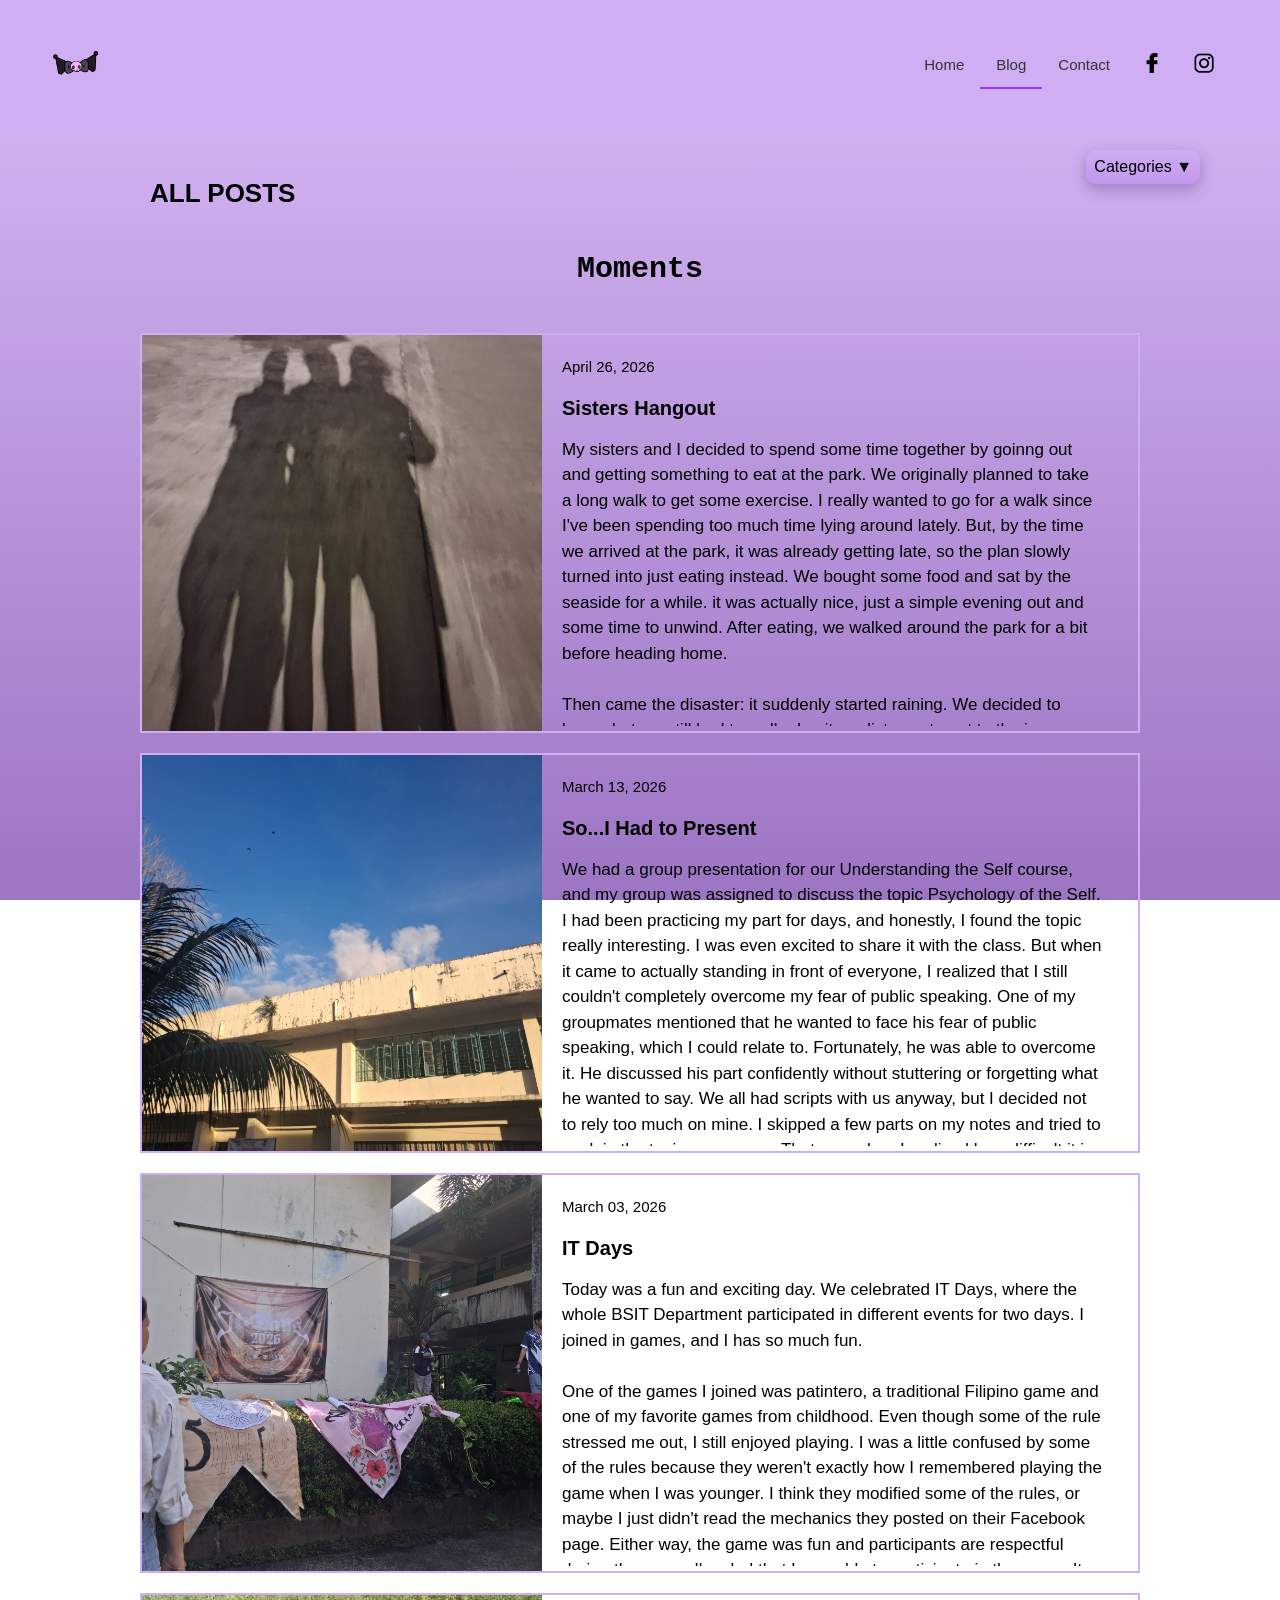
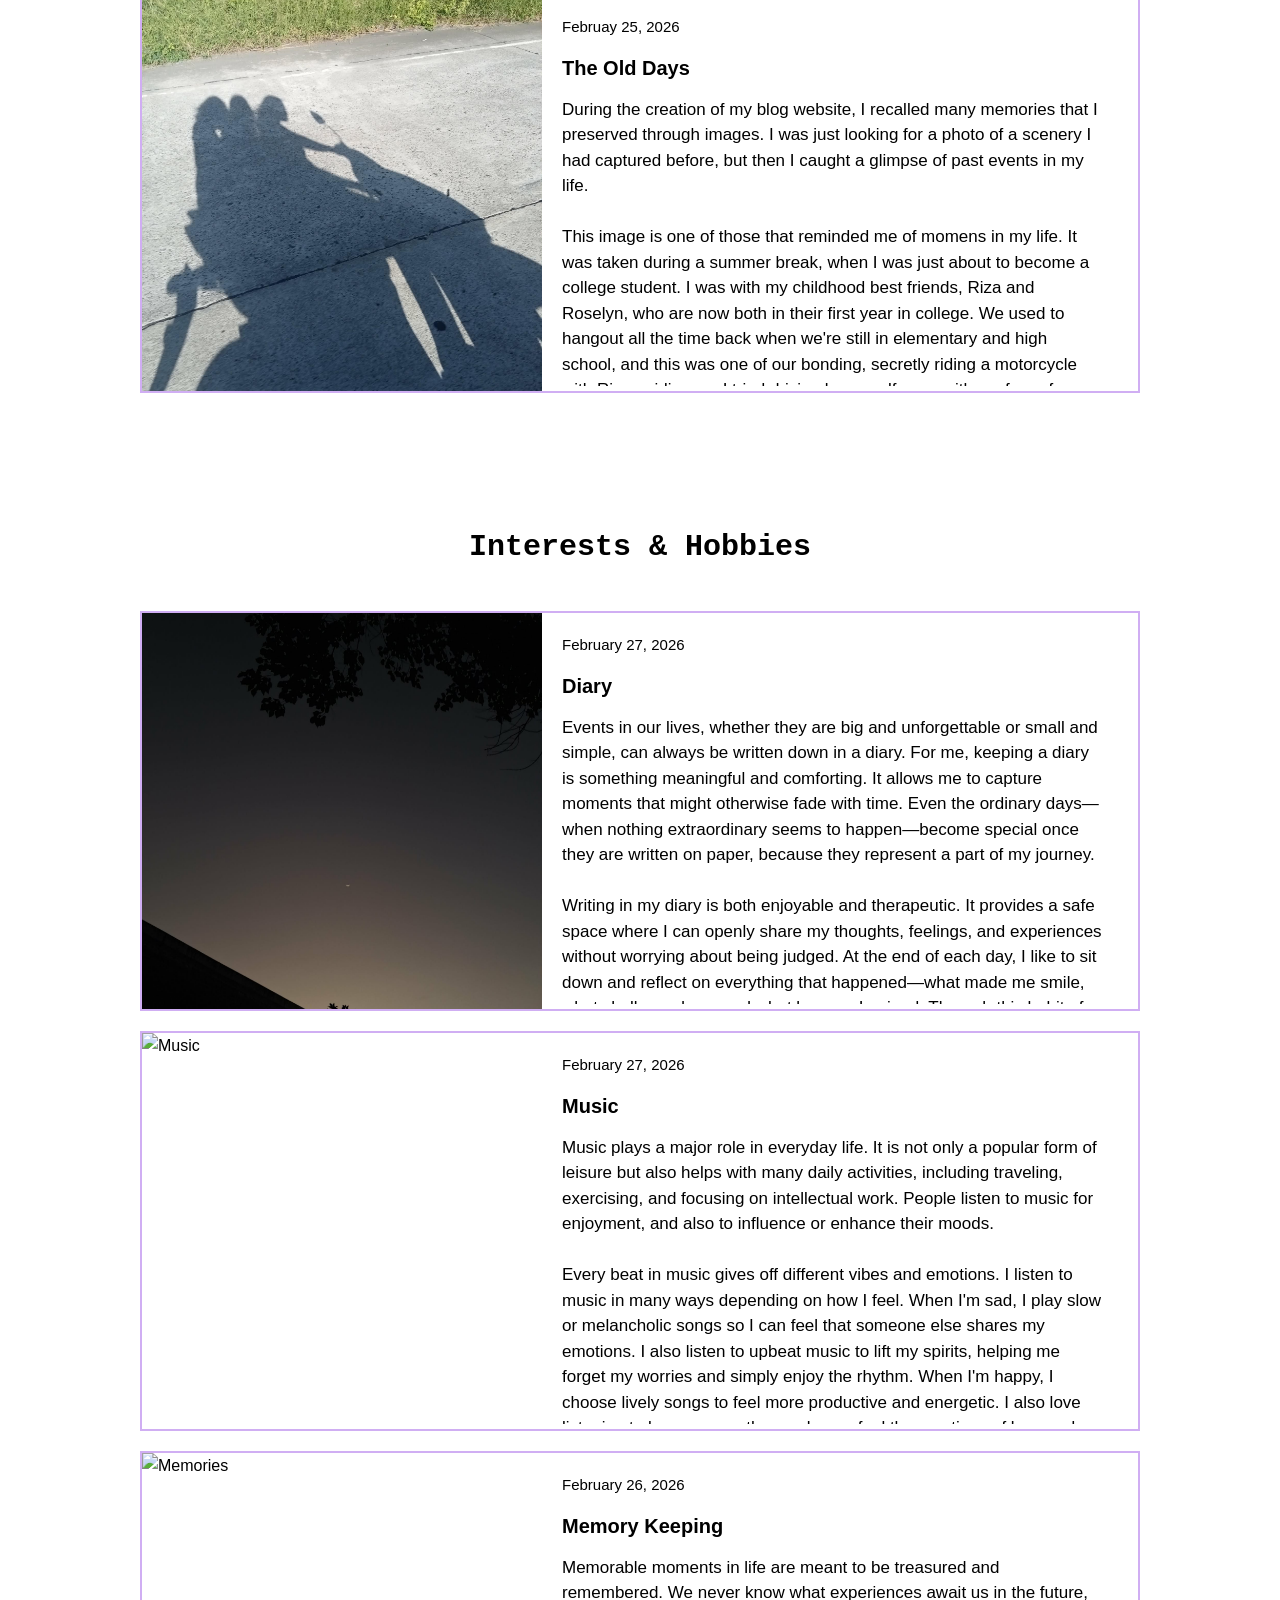
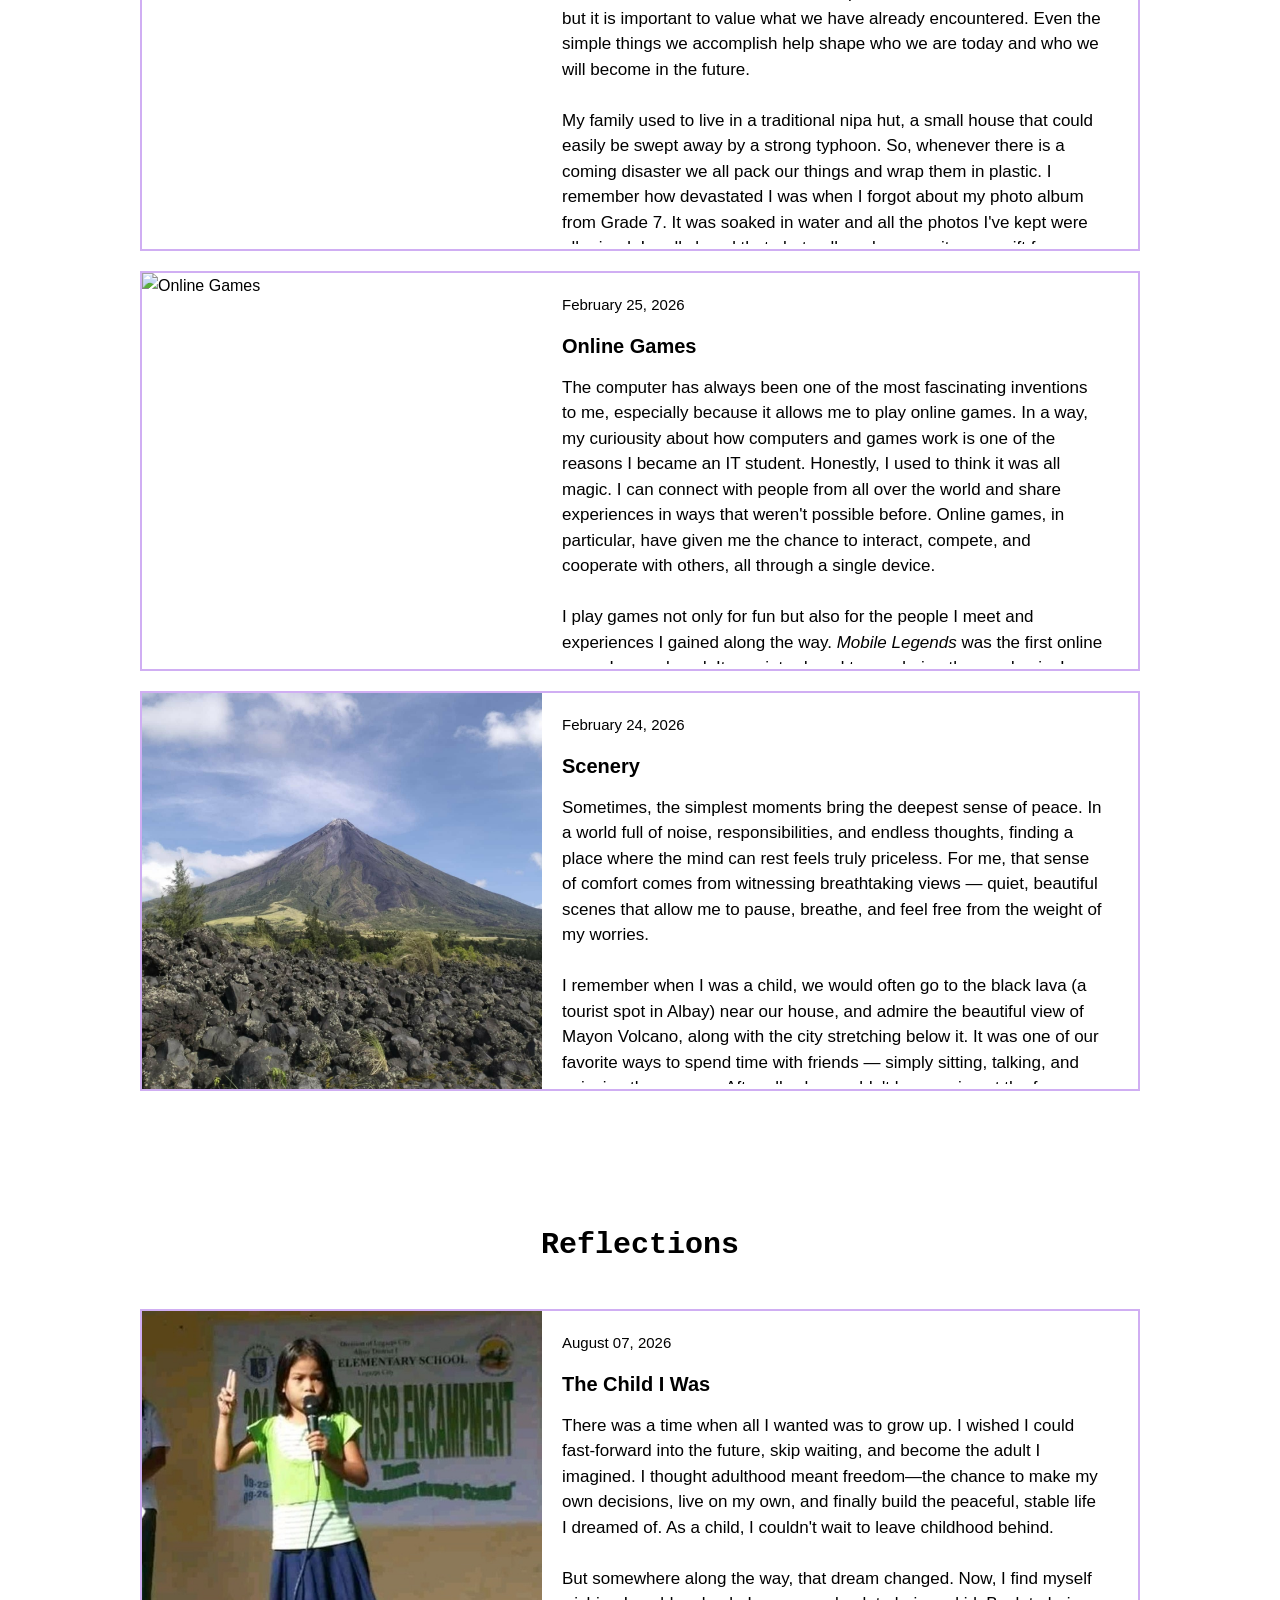
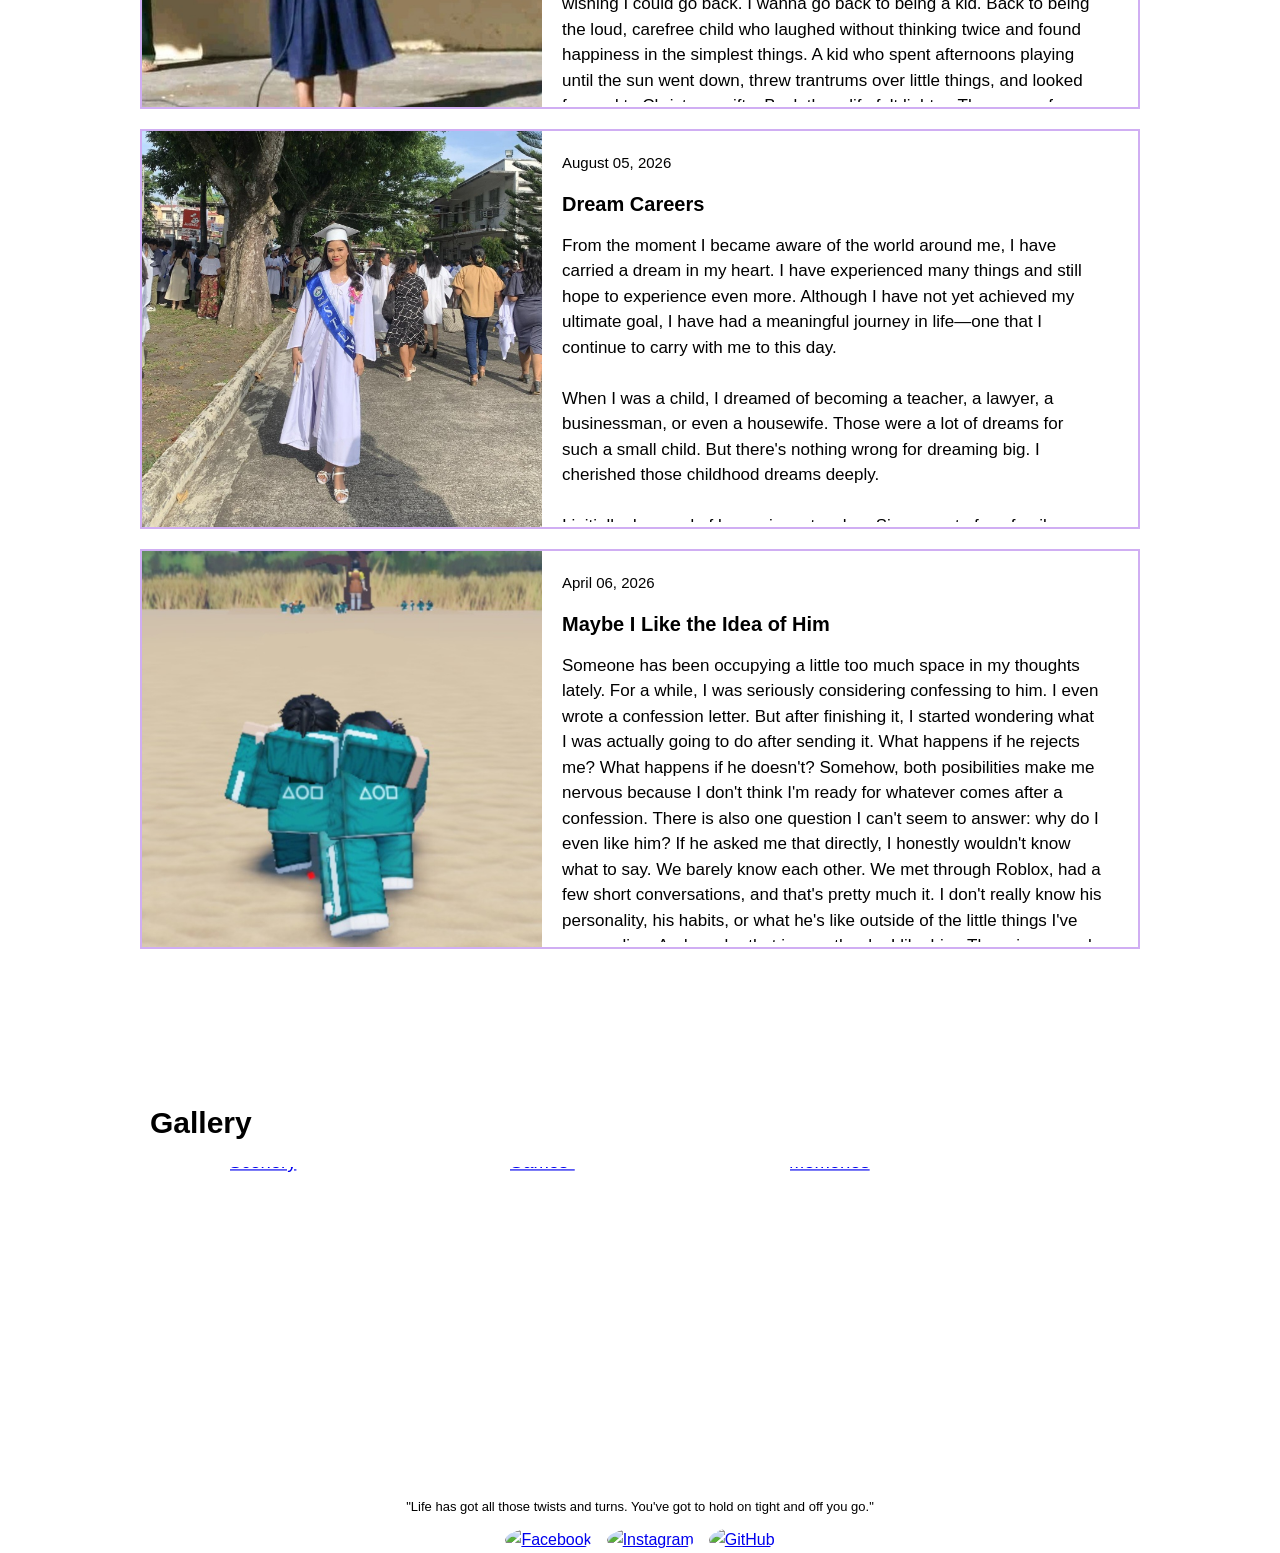
==== commit 1d2fba74: "edited some lines in articles" ====
--- a/pages/blog.html
+++ b/pages/blog.html
@@ -78,7 +78,7 @@
                             <p class="preview">
                                 Today was a fun and exciting day. We celebrated IT Days, where the whole BSIT Department participated in different events for two days. I joined in games, and I has so much fun. 
                                 <br><br>
-                                One of the games I joined was patintero, a tradition Filipino game and one of my favorite games from childhood. Even though some of the rule stressed me out, I still enjoyed playing. I was a little confused by some of the rules because they weren't exactly how I remembered playing the game when I was younger. I think they modified some of the rules, or maybe I just didn't read the mechanics they posted on their Facebook page. Either way, the game was fun and participants are respectful during the game. I'm galed that I was able to participate in the game. It gave me a chance to show my interest in traditional games and, in a way, relive some of my childhood moments. 
+                                One of the games I joined was patintero, a traditional Filipino game and one of my favorite games from childhood. Even though some of the rule stressed me out, I still enjoyed playing. I was a little confused by some of the rules because they weren't exactly how I remembered playing the game when I was younger. I think they modified some of the rules, or maybe I just didn't read the mechanics they posted on their Facebook page. Either way, the game was fun and participants are respectful during the game. I'm glad that I was able to participate in the game. It gave me a chance to show my interest in traditional games and, in a way, relive some of my childhood moments. 
                             </p>
                         </div>
                     </article>
@@ -89,7 +89,7 @@
                             <p class="blog-date">March 13, 2026</p>
                             <h3>So...I Had to Present</h3>
                             <p class="preview">
-                                We had a group presentation for our Understanding the Self course, and my group was assigned to discuss the topic Psychology of the Self. I had been practicing my part for days, and honsetly, I found the topic really interesting. I was even excited to share it with the class. But when it came to actually standing in front of everyone, I realized that I still couldn't completely overcome my fear of public speaking. One of my groupmates mentioned that he wanted to face his fear of public speaking, which I could relate to. Fortunately, he was able to overcome it. He discussed his part confidently wihtout stuttering pr forgetting what he wanted to say. We all had scripts with us anyway, but I decided no to rely too much on mine. I skipped a few parts on my notes and tried to explain the topic on my own. That was when I realized how difficult is it for me to organize my thoughts while standing in front of the class. I knew what I wanted to sat, but sometimes, the words just wouldn't come out the way I wanted them to. Thankfully, our professor was understanding and seemed to notice that I was nervous while presenting. I hope that I would be able to present properly next time and overcome my fear of being in front of many people.
+                                We had a group presentation for our Understanding the Self course, and my group was assigned to discuss the topic Psychology of the Self. I had been practicing my part for days, and honestly, I found the topic really interesting. I was even excited to share it with the class. But when it came to actually standing in front of everyone, I realized that I still couldn't completely overcome my fear of public speaking. One of my groupmates mentioned that he wanted to face his fear of public speaking, which I could relate to. Fortunately, he was able to overcome it. He discussed his part confidently without stuttering or forgetting what he wanted to say. We all had scripts with us anyway, but I decided not to rely too much on mine. I skipped a few parts on my notes and tried to explain the topic on my own. That was when I realized how difficult it is for me to organize my thoughts while standing in front of the class. I knew what I wanted to sat, but sometimes, the words just wouldn't come out the way I wanted them to. Thankfully, our professor was understanding and seemed to notice that I was nervous while presenting. I hope that I would be able to present properly next time and overcome my fear of being in front of many people.
                             </p>
                         </div>
                     </article>
@@ -100,13 +100,11 @@
                             <p class="blog-date">April 26, 2026</p>
                             <h3>Sisters Hangout</h3>
                             <p class="preview">
-                                My sisters and I decided to spend some time together by goinng out and getting something to eat at the park. We originally planned to take a long walk to get some exercise. I really wanted to go for a walk since I've been spending too much time lying around lately. But, by the time we arrived at the part, it was already getting late, so the plan slowly turned into just eating instead. We bought some food and sat by the seaside for a while. it was actually nice, just a simple evening out and some time to unwind. After eating, we walked around the part for a bit before heading home. 
+                                My sisters and I decided to spend some time together by goinng out and getting something to eat at the park. We originally planned to take a long walk to get some exercise. I really wanted to go for a walk since I've been spending too much time lying around lately. But, by the time we arrived at the park, it was already getting late, so the plan slowly turned into just eating instead. We bought some food and sat by the seaside for a while. it was actually nice, just a simple evening out and some time to unwind. After eating, we walked around the park for a bit before heading home. 
                                 <br><br>
                                 Then came the disaster: it suddenly started raining. We decided to leave, but we still had to walked quite a distance to get to the jeepney stop. So there we were, walkinng all the way to the stop while getting completely soaked by the rain. It was actually kind of fun walking in the rain, but it was also freezing. I was already dealing with a cold, and somehow I stil decided to go out and get myself rained on. Not exactly the smartest decision.   
                             </p>
                         </div>
-                    </article>
-
                     </article>
  
                 </section>
@@ -139,19 +137,19 @@
                             <p class="blog-date">February 25, 2026</p>
                             <h3>Online Games</h3>
                             <p class="preview">
-                                The computer has always been one of the most fascinating inventions for me, especially because it allows me to play online games. I really just became an IT student to feed my curiosity about how they work, because honestly I think it's magic. Through computers, I can connect with people from all over the world and share experiences in ways that weren't possible before. Online games, in particular, have given me the chance to interact, compete, and cooperate with others, all through a single device.
-                                <br><br>
-                                I play games not just for fun, but also for people and experience. Mobile Legends is the main game I play. It was introduced to me back from when there's a pandemic. I used to think it was just a lousy game because it was played by my guy classmates who are all loud and messy. But once I tried and learned playing it, I loved it. I became one of those what they say "ml addict", who never sleep and eat because their time was too occupied by the game. Because what else would we do at home other than playing games? It was a lockdown and everything was done at home. My schoolworks are just sent to our place and I will work on it right after receiving and then spend the rest of the week playing games. I was always scolded because of my behaviors while playing game, and I think it does affected me negatively. I had tantrums during the game and would often shout curse words. But I'm already done from that phase since I already grew up. That's the negative part of online games, but I love the other side of it. The positive side, which is the people.
+                                The computer has always been one of the most fascinating inventions to me, especially because it allows me to play online games. In a way, my curiousity about how computers and games work is one of the reasons I became an IT student. Honestly, I used to think it was all magic. I can connect with people from all over the world and share experiences in ways that weren't possible before. Online games, in particular, have given me the chance to interact, compete, and cooperate with others, all through a single device.
+                                <br><br>
+                                I play games not only for fun but also for the people I meet and experiences I gained along the way. <i>Mobile Legends</i> was the first online game I ever played. It was introduced to me during the pandemic. I used to think it was just a lousy game because it was played by my guy classmates who are all loud and messy. But once I tried and learned playing it, I loved it. I became one of those what they say "ml addict", who never sleep and eat because their time was too occupied by the game. Because what else would we do at home other than playing games? It was a lockdown and everything was done at home. My schoolworks are just sent to our place and I will work on it right after receiving and then spend the rest of the week playing games. I was always scolded because of my behaviors while playing game, and I think it does affected me negatively. I had tantrums during the game and would often shout curse words. But I'm already done from that phase since I already grew up. That's the negative part of online games, but I love the other side of it. The positive side, which is the people.
                                 <br><br>
                                 I made a lot of online friends during the pandemic. We would always play and spend our time together. Those friends taught me a lot of things. Some of them are college students at that time, some even are already working, and of course there are same age as me. They shared different stories and experiences, and it's not about the game anymore, it's about life. How they handle things that worries them, and how they try to reduce their stress by playing games. I loved those time that I was still young and free, everything was fun and interesting. Simple games with friends already excite me and I will always love to go back to the time that I'm still a teenager without a lot of burden in life. But since people grow up and change, my time with online games had lessen. When the pandemic ended and face-to-face classes returned, I lost contact with my online friends. I forgot their names and accounts. But I know that some of them are still on my friends list because I don't remove any followers on my account. Mobile Legend is such a great experience during the pandemic, but I hope the pandemic never happen again.
                                 <br><br>
-                                Roblox, another game I play. It's a lot different from Mobile Legends because it has a lot of games inside that game itself. There are many game that I can choose to play. I can build houses, draw objects, style outfits, design a garden, drive cars and so much more. With so many choices, it sometimes feels overwhelming. I had played roblox before, but the year I played it most of the time was last year, 2025. That was when Grow a Garden became a famous game on Roblox. At first, I thought it was boring, just like how I once thought Mobile Legends was boring. But notice the pattern - whenever I think a game is boring, I eventually get addicted to it.
-                                <br><br>
-                                Last year was a roller coaster of experience. I played the grow a garden game because of my sister's influence. It was when she was already on her summer break, while me as a college student, was still on the last semester. I didn't think of playing it at first, but when I played it once, I was hooked. I also got addicted with the game because it's really fun and interesting. There's an event every week that we will wait so that we can mutate our plants in the garden and make more sheckels. I'm not for the value there, I was for the garden. I would just open the game to fix my garden and create the garden layout I saw on tiktok. It was a fun experience, but the game lost it's spark after everyone made a lot of sheckles and thought that it lost it's value. I'm not playing the game anymore, but it was a great experience. 
-                                <br><br>
-                                Even after the summer break, I was still playing roblox because that's my escape from everything. I had a time the I felt like everyone hates me, and all I can think about was immerse myself in the game. I played mountain games in roblox, where I will have to climb the mountain with obstacles. It's just like an obby game but there are checkpoints and a peak because it's a mountain. Since the IT department is on a virtual classes, because the building is on renovation, I am still able to play games. I'm always at home and that's all I do whenever I have time. 
-                                <br><br>
-                                Roblox is where I met my online friend, Ash. She's one of those people I met and spent time playing with. We have a lot of similarities, that is why we're so close and understanding of each other. Even though we're in the same country, we're still separated by a 400km distance. I guess that's the cons of having an online friend, you can't meet them in person even if you want to. But even so, we still have our strong friendship, built from bond, emotions, and experience. We started from a game and into a friendship that lasted longer than expected. And I'm thankful for being able to meet a person that will be by my side, even just virtually, and motivates me to trust myself and keep on working hard.
+                                Roblox, another game I play. It's a lot different from Mobile Legends because it has a lot of games inside that game itself. There are many game that I can choose to play. I can build houses, draw objects, style outfits, design a garden, drive cars and so much more. With so many choices, it sometimes feels overwhelming. I had played roblox before, but the year I played it most of the time was last year, 2025. That was when <i>Grow a Garden</i> became a famous game on Roblox. At first, I thought it was boring, just like how I once thought Mobile Legends was boring. But notice the pattern—whenever I think a game is boring, I eventually get addicted to it. Last year was a roller coaster of experiences. I made many friends, created countless memories, and gained so many experiences on Roblox. Some friendships lasted longer than I expected, while others eventually faded away. But I guess that's just how life is—not everything is meant to stay the same forever.
+                                <br><br>
+                                I started playing Roblox because of my younger sister, who was addicted on the game <i>Grow a Garden</i>. It was during her summer break, while, I, as a college student, was still on my last semester. At first, I had no plans to play it, but when I tried it once, I was hooked. I quickly became addicted to the game because it was genuinely fun and interesting. There was an event every week that we would eagerly wait for, hoping to mutate our plants and earn more sheckels. However, I wasn't really playing for the value of the plants or the amount of sheckles I could make, I was there for the garden. I would open the game just to fix and rearrange my garden or recreate garden layouts I saw on tiktok. It was a fun experience, but eventually, the game started to lose it's spark. As everyone began earning huge amounts of sheckles, many felt that things in the game had lost their value, and the excitement slowly faded. I don't play the game anymore, but it was still a great experience and one of the many memories I made last year. 
+                                <br><br>
+                                Even after the summer break ended, I continued playing Roblox because it became my escape from everything. There was a time when I felt like everyone hated me, and all I wanted to do was immerse myself in a game and forget about those thoughts for a while. I often played mountain-climbing games in Roblox, where I had to climb mountains while overcoming different obstacles. It's just like an obby game but there are checkpoints and a peak waiting at the end. Since the IT department was holding virtual classes while our building was and still under renovation, I spent most of my time at home. Whenever I had free time, playing games became one of the things I often turned to.
+                                <br><br>
+                                Roblox is where I met many friends, and until now, I still play with some of them. What started as simply playing the same games eventually turned into friendships and connections I never expected to make. We spent countless hours playing together, sharing laughs, and creating memories through the games we enjoyed. I'm grateful for the people I met through Roblox because, for a while, they became a part of my everyday life and made my gaming experience even more enjoyable.
                                 <br><br>
                                 Game is not just a game; it is an experience filled with emotions, learning, and interaction. It brings people together, allowing everyone to meet, connect, and share moments with one another. More than simple entertainment, games create memories, friendships, and stories that stay with us even after the screen is turned off.                
                             </p>
@@ -170,7 +168,7 @@
                                 <br><br>
                                 While I was looking through that storage box, I saw and reread all the things I had done before. I realized that I used to be such an enthusiastic person, and all those happy moments were written in my diary. Even though I no longer write in a physical notebook, I still keep my thoughts in the notes on my phone. Reading them brought back so many memories and allowed me to feel the same emotions I felt during those times. I truly loved being a child, and I will always cherish that phase of my life.
                                 <br><br>
-                                Another way I preserve my memories is through Google Drive, where I upload photos and videos that I want to keep for the long term. I organize everything into separate folders, so I always know exactly where to find the photos or videos I want to look at and remember. Every small event in my life, no matter how ordinary it may seem, becomes meaningful when I capture it, and I make sure to upload it to Google Drive. This way, I can revisit those moments anytime and reminisce about the experiences, the people I shared them with, and the feelings I had at that time. Over the years, my collection has grown into a personal archive of memories— a digital photo album that reminds me of my journey, my growth, and the countless moments that have shaped who I am today.
+                                Another way I preserve memories is through Google Drive, where I upload photos and videos that I want to keep for the long term. I organize everything into separate folders, so I always know exactly where to find the photos or videos I want to look at and remember. Every small event in my life, no matter how ordinary it may seem, becomes meaningful when I capture it, and I make sure to upload it to Google Drive. This way, I can revisit those moments anytime and reminisce about the experiences, the people I shared them with, and the feelings I had at that time. Over the years, my collection has grown into a personal archive of memories— a digital photo album that reminds me of my journey, my growth, and the countless moments that have shaped who I am today.
                                 <br><br>
                                 Everything I have experienced in life has taught me valuable lessons and helped me grow into the person I am today and who I will become in the future. The memories I have kept will always serve as reminders of my journey and motivate me to keep working hard toward my dreams. I have set a goal of collecting even more memories and organizing them into carefully arranged photo albums. Each memory will have its own place and in their respective folders for different types of memories, so each album is organized based on what the photos are about, making it easier to revisit and reflect on the moments I've captured. These memories will not only preserve my past but also inspire me to pursue my dreams and embrace new experiences that I have longed for, reminding me that every step of my journey matters.
                             </p>
@@ -223,13 +221,14 @@
                             <h3>Maybe I Like the Idea of Him</h3>
                             
                             <p class="preview">
-                                Someone has been occupying a little too much space in my thoughts lately. For a while, I was seriously considering confessing to him. I even wrote a confession letter. But after finishing it, I started wondering what I was actually going to do after sending it. What happens if he rejects me? What happens if he doesn't? Somehow, both posibilities make me nervous because I don't think I'm ready for whatever comes after a confession. There is also one questions I can't seem to answer: why do I even like him? If he asked me that directly, I honestly wouldn't know what to say. We barely know each other. We met through Roblox, had a few short conversations, and that's pretty much it. I don't really know his personality, his habits, or what he's like outside of the little things I've seen online. And maybe that is exactly why I like him. There is so much I don't know about him, and somehow, that uncertainty makes me curious. I find myself imagining what it would be like to actually know him. How we would have longer conversations, learn about the things he likes, hear about his life, and see what kind of person he really is. I even wonder about the smallest things, like how he talks in person or whether he would be fun to talk to when we actually have a proper conversation. I think I have filled in many of those unknown parts with my own imagination. 
-                                <br><br>
-                                Sometimes I imagine us becoming a couple, even though we haven't really gotten to know each other yet. My imagination can go surprisingly far, too. I've thought about what it would be like if we ended up together, how we would deal with the distance since we live in different regions, and even where we might actually settle. It sounds ridiculous when I actually put it into words, especially considering how little I know about him. Maybe I'm not really in love with him. Maybe I'm attached to the possibility of him. I've created this version of him in my head based on the little things I known, the things I wonder about, and all the scenarios I imagine. I probably know more about the person I've created in my head than the actual person himself.                       
-                                <br><br>
-                                And yet, I still genuinely want to know him. I want to know what he's like when he's comfortable around someone. I want to know hobbies, what makes him laugh, what kind of person he is, and all those ordinary details that you only learn when you actually spend time with someone. I want to know what if feels like to have a real conversation with him instead of getting a few short replies here and there. Of course, that also makes me overthing everything. Sometimes he replies with very short messages, or even nothing, and I start wondering if he just isn't interested in talking to me. Then I see him typing normally somewhere else and suddenly I'm analyzing his tpying like it contains some hidden message. Maybe it means nothing at all. But when you like someone, apparently even when the way they type can become something worth thinking about. The diffifult part is that I don't even know if he likes me, and I'm starting to realize that I might be setting myself up to be disappointed. It's hard to expect someone to like you when you barely talk to each other in the first place. 
+                                Someone has been occupying a little too much space in my thoughts lately. For a while, I was seriously considering confessing to him. I even wrote a confession letter. But after finishing it, I started wondering what I was actually going to do after sending it. What happens if he rejects me? What happens if he doesn't? Somehow, both posibilities make me nervous because I don't think I'm ready for whatever comes after a confession. There is also one question I can't seem to answer: why do I even like him? If he asked me that directly, I honestly wouldn't know what to say. We barely know each other. We met through Roblox, had a few short conversations, and that's pretty much it. I don't really know his personality, his habits, or what he's like outside of the little things I've seen online. And maybe that is exactly why I like him. There is so much I don't know about him, and somehow, that uncertainty makes me curious. I find myself imagining what it would be like to actually know him. How we would have longer conversations, learn about the things he likes, hear about his life, and see what kind of person he really is. I even wonder about the smallest things, like how he talks in person or whether he would be fun to talk to when we actually have a proper conversation. I think I have filled in many of those unknown parts with my own imagination. 
+                                <br><br>
+                                Sometimes I imagine us becoming a couple, even though we haven't really gotten to know each other yet. My imagination can go surprisingly far, too. I've thought about what it would be like if we ended up together, how we would deal with the distance since we live in different regions, and even where we might actually settle. It sounds ridiculous when I actually put it into words, especially considering how little I know about him. Maybe I'm not really in love with him. Maybe I'm attached to the possibility of him. I've created this version of him in my head based on the little things I know, the things I wonder about, and all the scenarios I imagine. I probably know more about the person I've created in my head than the actual person himself.                       
+                                <br><br>
+                                And yet, I still genuinely want to know him. I want to know what he's like when he's comfortable around someone. I want to know his hobbies, what makes him laugh, what kind of person he is, and all those ordinary details that you only learn when you actually spend time with someone. I want to know what if feels like to have a real conversation with him instead of getting a few short replies here and there. Of course, that also makes me overthink everything. Sometimes he replies with very short messages, or even nothing, and I start wondering if he just isn't interested in talking to me. Then I see him typing normally somewhere else and suddenly I'm analyzing his tpying like it contains some hidden message. Maybe it means nothing at all. But when you like someone, apparently even when the way they type can become something worth thinking about. The diffifult part is that I don't even know if he likes me, and I'm starting to realize that I might be setting myself up to be disappointed. It's hard to expect someone to like you when you barely talk to each other in the first place. 
                                 <br><br>
                                 So, maybe I should stop trying to turn this into something before there is actuallly something there. I don't know if I like him because I genuinely have feelings for him or because I have too much time to think about him. Maybe it's a little bit of both. Having an online crush makes it easy to fill the silence with imagination. You can wonder about someone endlessly without ever having to confront the reality of who they really are. For now, I think I'd rather get to know him first, if I even fet the chance. I'll just talk to hime like I used to and let the waves take us wherever they're emant to, whether that to a relationshiop or nowher at all. Eithher way, I know I'll eventually get over this.
+                            </p>
                         </div>
                     </article>
 
@@ -250,7 +249,7 @@
                                 <br><br>
                                 As a child, I always thought being a businessman was the best job. I admired businessmen in their neat clothes and confident way of speaking. In high school, whenever we were tasked to research successful entrepreneurs, I will always learn lesson from their life stories. They motivated me to also become a businessman. I imagined starting small, learning from every challenge, and eventually creating something that could make a difference in people's lives. Although I didn't choose a business-related course, I still believe it's possible to become a businessman in the future. I can use the knowledge and skills from my degree, start small, and gradually achieve success that I can later use to build my own business.
                                 <br><br>
-                                This may seem unusual to some people, but when I was a child, I dreamed of becoming a housewife. I wanted to build my own family and give my future children the experiences I didn't get to have as a child. I imagined myself as a sweet and caring wife who would patiently wait for her husband to get home from work. I was inspired by fictional stories where the main character faced many challenges in life, but eventually overcame them and met the love of her life who she will build a family with. Those stories made me believe that love, family, and resilience were beautiful goals to have. I believed that being a housewife was still a job, because it requires effort, sacrifice, patience, and unconditional love. That is why I included it as my dream career when I was young. Even now, I still dream of becoming a housewife someday, but my perspective has grown as I have grown. Before, I imagined myself stayiny at home and focusing only on raising my children. Now, I want to work alongside my future husband. I want to be not only a loving wife and mother, but also a responsible  woman who contributes financially, built her own career, and supports her family in every way possible. 
+                                This may seem unusual to some people, but when I was a child, I dreamed of becoming a housewife. I wanted to build my own family and give my future children the experiences I didn't get to have as a child. I imagined myself as a sweet and caring wife who would patiently wait for her husband to get home from work. I was inspired by fictional stories where the main character faced many challenges in life, but eventually overcame them and met the love of her life who she will build a family with. Those stories made me believe that love, family, and resilience were beautiful goals to have. I believed that being a housewife was still a job, because it requires effort, sacrifice, patience, and unconditional love. That is why I included it as my dream career when I was young. Even now, I still dream of becoming a housewife someday, but my perspective has grown as I have grown. Before, I imagined myself staying at home and focusing only on raising my children. Now, I want to work alongside my future husband. I want to be not only a loving wife and mother, but also a responsible  woman who contributes financially, built her own career, and supports her family in every way possible. 
                                 <br><br>
                                 At last, my current dream career: becoming a web or software developer, or pursuing any IT-related profession. Since I am taking up Information Technology, it feels natural that I would also build my future career in this field. Ever since I learned about computers and the things they made possible, I became curious. That curiosity eventually led me to this path. I still remember the first time I used a computer. I was in Grade 4 when our school built a new computer laboratory, and we were the first batch of students to use it — at least, as far as I can remember. The only thing I clearly remember doing was learning how to properly open and shut down a computer. I don't recall the other activities, but I do remember how amazed I was by how everything worked. Unfortunately, we didn't have our own computer at home, so I wasn't able to explore more or deepen my understanding of how computers work and the science behind them. When I reached high school, I was excited to become a Grade 9 student because that was when we could finally choose our specialization in TLE (Technology and Livelihood Education). In Grades 7 and 8, we had exploratory courses, where each quarter introduced us to a different field. But in Grades 9 and 10, we were allowed to choose our specialization. Of course, I chose CSS (Computer Systems Servicing) because it focused on computers. However, things did not go as I had hoped. Near the end of the 2020 school year, when I was in Grade 8 and about to enter Grade 9, the COVID-19 pandemic happened. Instead of face-to-face classes where I could have used the school's computer laboratory, we shifted to online classes and printed learning modules. I didn't get the chance to learn more about computers since I didn't have my own computer. Sometimes, I feel like those two years of high school were lost opportunities — years that could have been spent developing my skills. We only had a chance to use the computer lab when there was a project about connecting wires, and that was the only thing we did during those times. Thankfully, face-to-face classes returned when I entered senior high school. This time I chose STEM (Science, Technology, Engineering, and Mathematics) strand instead of CSS or ICT. I was told about the advantages of STEM, so I decided to take that path. And now, here I am in Bicol University, my dream school, taking up my dream course, Information Technology. Throughout my two years in this course, I have learned so much about computers, and the world behind them. What once felt like magic slowly became knowledge that I could understand and apply.Throughout my two years in this course, I have learned so much about computers and the world behind them. What once felt like magic slowly became something I could understand. Each lesson answered my curiosity and helped me become more certain about my dream career in IT.  Now that I am clearer about my goals, I want to continue to learn and apply my knowledge in the real world. Although I am still learning, I have begun collecting ideas and envisioning projects that I look forward to develop into websites of my own. My goals remind me why I started and motivate me to keep growing. There are many opportunities in the field of technology, and I believe this journey is only just beginning. I am excited to keep learning, creating, and turning my curiosity into something meaningful. 
                                 <br><br>
@@ -272,7 +271,7 @@
                                 <br><br>
                                 I remember how I used to spend my days playing from morning until night. Most of my childhood was spent outside with friends, making our own adventures. We'd play hide-and-seek, play house, run in the rain, splash around in the mud, and pretend we're chefs by mixing leaves and fruits into our own little recipes. I think I've played all the games I could have as a child. I was an adventorous kid. I would wander off to places my parents didn't know I had gone. I often go to the rice fields not too far from our home. We would walk there under the bright afternoon sun, picking fruits and flowers along the way. Sometimes, we'd even come home carrying a bag full of mangoes. Those simple trips became some of my favorite childhood memories. That was our way of spending time together, creating fun out of the ordinary.
                                 <br><br>
-                                I'm not just all about playing games though. I'm was also a good student. Back in elementary school, I was a consistent honor student. I was one of the top students in our batch, and I was actively involved in school organizations, activities, and competitions. Looking back, I realize just how much I enjoyed being that kind of student. One of the most memorable moments I had was during our school's Buwan ng Wika celebration. I was chosen as the representative of our grade level for a storytelling competition. I had to reenact an entire story all by myself, playing not only the main character but also the supporting characters. It was challenging, but somehow, I pulled it off. My performance was apparently amazing—as everyone told me afterward—and I ended up winning the competition. Because of that, I was chosen as our grade level's representative again in the following years until I graduated from elementary school. I also joined competitions outside our school. One of them was an Araling Panlipunan (AP) contest where I competed against students from other schools. I only had a few weeks to prepare, so everything felt rushed. I didn't have time to review the other topics, but I focused on memorizing the Philippine geography. And yes, I once memorized the entire map of the Philippines, along with the capital cities of each province. Since I've memorized the whole Philippine map it was the easiest part of the test for me, even though it was considered the hard level. I managed to make it through several rounds, but I eventually lost in the round for the top five. The questions were about tourist spots, which I hadn't had enough time to review. Even though I didn't make it to the top five, I still placed in the top ten and was awarded a medal and a certificate of participation. It was a great experience. How I loved being a competitive student. Sometimes, I wish I had stayed that way. But things changed when I entered high school. I experienced a bit of culture shock because everything felt so different from what I was used to. Elementary school had been familiar to me. I knew how things worked, I was comfortable with my environment, and I knew what kind of student I was. Then suddenly, I entered a completely different world. Because of that transition, I wasn't able to make it onto the honor list in Grade 7. It was the only grade level where I lost my honor streak. Thankfully, I was able to regain it when I reached Grade 8. Still, that one year made me realize that being a good student isn't always about maintaining a perfect record. There will be times when things change, when you struggle to adjust, and when you don't perform the way you used to. And that's okay. Being an active and competitive student became such an important part of my childhood. Through those experiences, I gained more than medals, certificates, and recognition. I gained memories, confidence, knowledge, friendships, and values that I still carry with me today. 
+                                I'm not just all about playing games though. I'm was also a good student. Back in elementary school, I was a consistent honor student. I was one of the top students in our batch, and I was actively involved in school organizations, activities, and competitions. Looking back, I realize just how much I enjoyed being that kind of student. One of the most memorable moments I had was during our school's Buwan ng Wika celebration. I was chosen as the representative of our grade level for a storytelling competition. I had to reenact an entire story all by myself, playing not only the main character but also the supporting characters. It was challenging, but somehow, I pulled it off. My performance was apparently amazing—as everyone told me afterward—and I ended up winning the competition. Because of that, I was chosen as our grade level's representative again in the following years until I graduated from elementary school. I also joined competitions outside our school. One of them was an Araling Panlipunan (AP) contest where I competed against students from other schools. I only had a few weeks to prepare, so everything felt rushed. I didn't have time to review the other topics, but I focused on memorizing the Philippine geography. And yes, I once memorized the entire map of the Philippines, along with the capital cities of each province. Since I've memorized the whole Philippine map it was the easiest part of the test for me, even though it was considered the hard level. I managed to make it through several rounds, but I eventually lost in the round for the top five. The questions were about tourist spots, which I hadn't had enough time to review. Even though I didn't make it to the top five, I still placed in the top ten and was awarded a medal and a certificate of participation. It was a great experience. How I loved being a competitive student. Sometimes, I wish I had stayed that way. But things changed when I entered high school. I experienced a bit of culture shock because everything felt so different from what I was used to. Elementary school had been familiar to me. I knew how things worked, I was comfortable with my environment, and I knew what kind of student I was. Then suddenly, I entered a completely different world. Because of that transition, I wasn't able to make it onto the honor list in Grade 7. It was the only grade level where I lost my honor streak. Thankfully, I was able to regain it when I reached Grade 8. Still, that one year made me realize that being a good student isn't always about maintaining a perfect record. There will be times when things change, when you struggle to adjust, and when you don't perform the way you used to. And that's okay. Being an active and competitive student became such an important part of my childhood. Through those experiences, I gained more than medals, certificates, and recognition. I gained memories, confidence, knowledge, friendships, and values that have become a part of who I am. 
                                 <br><br>
                                 Childhood was a chapter I once wanted to leave behind, only to realize later how much I would miss it. I can't go back to those days, but I can always look back and remember the child I was—the carefree, curious, and adventurous girl who found happiness in the simplest things. Looking at who I am now, I sometimes can't believe how different I've become. I used to have so much energy. I could spend an entire day playing outside, joining activities, competing in contests, and talking to people without giving it much thought. Now, I feel like I've lost so much of that energy. I'm much quieter, more hesitant, and far less active than I was when I was a kid. Even the student I used to be feels like someone from a different time. I was once so competitive and active in school. I joined competitions, participated in events, and took pride in being an honor student. Now, I don't even get honors anymore, I rarely participate in school events, and I find myself avoiding the spotlight rather than stepping into it. I even became afraid of being in front of people, which feels almost ironic when I remember how I used to stand onstage and perform without hesitation.
                                 <br><br>
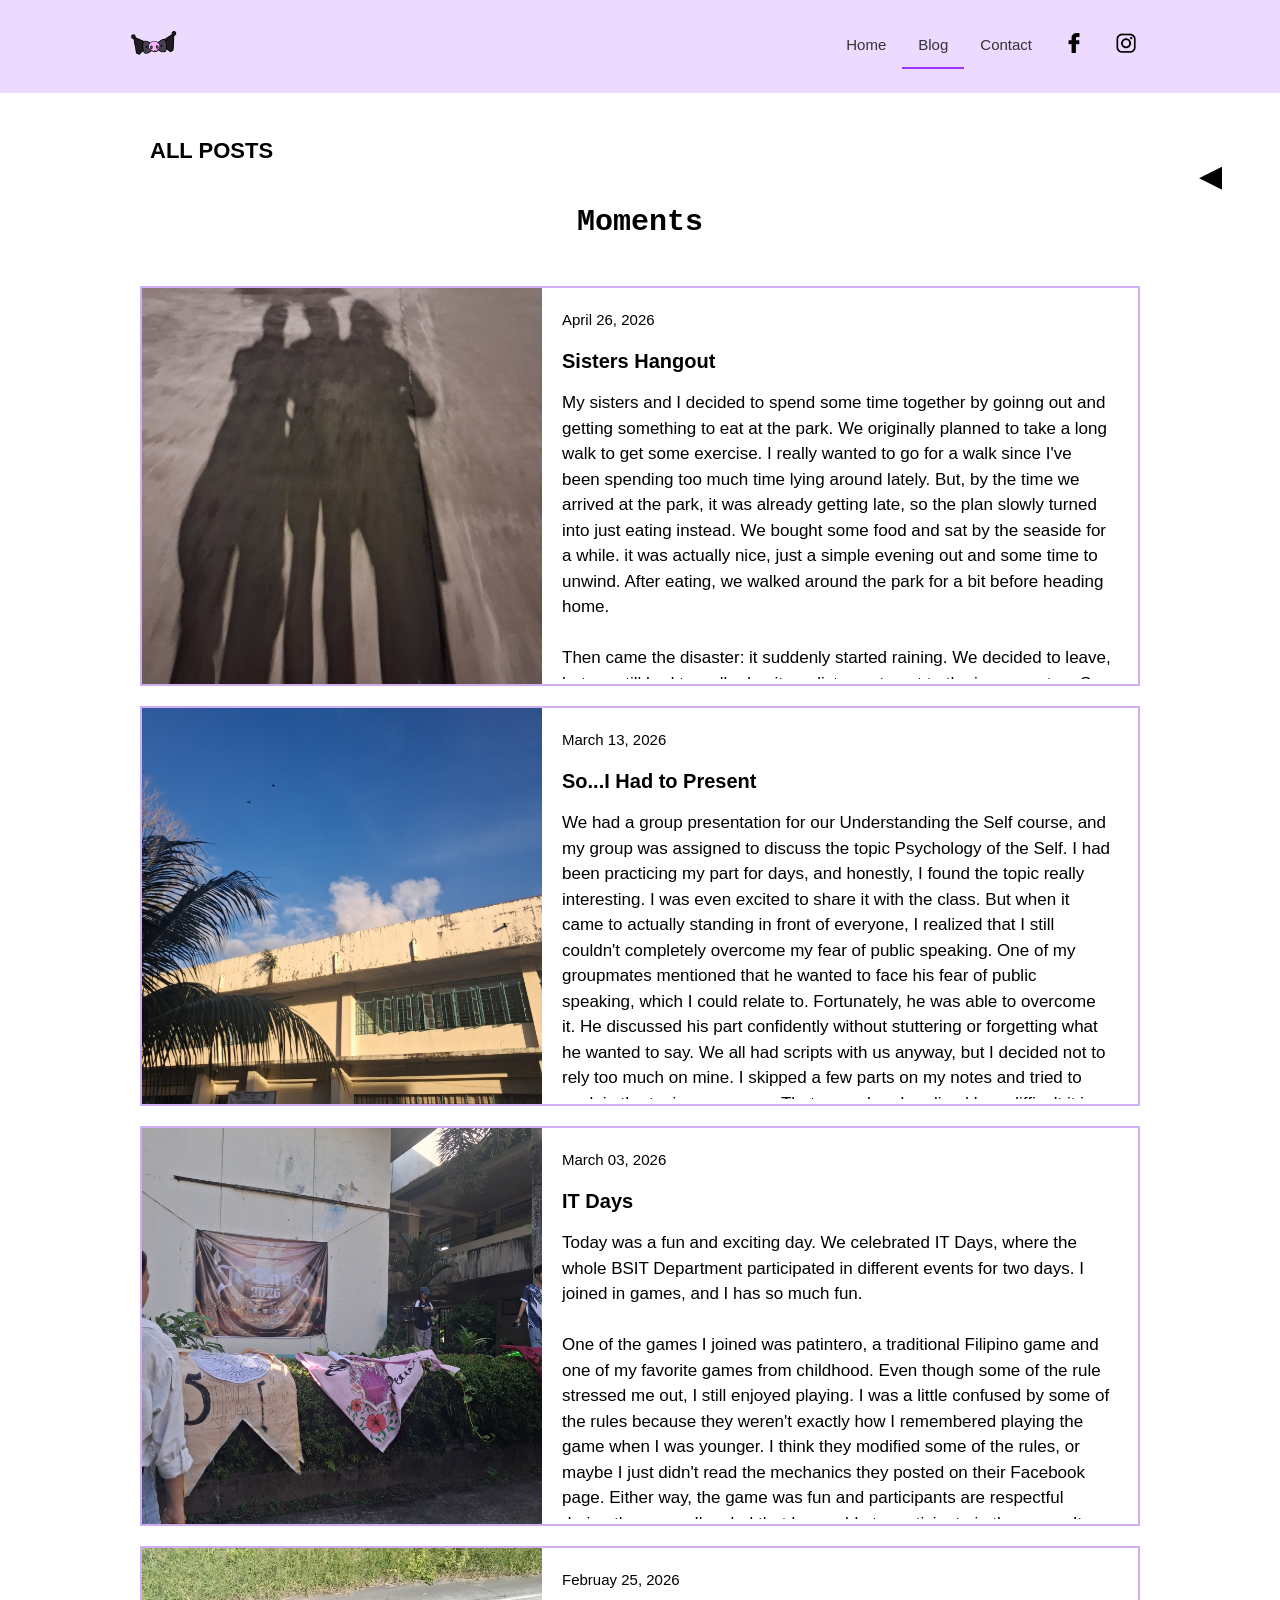
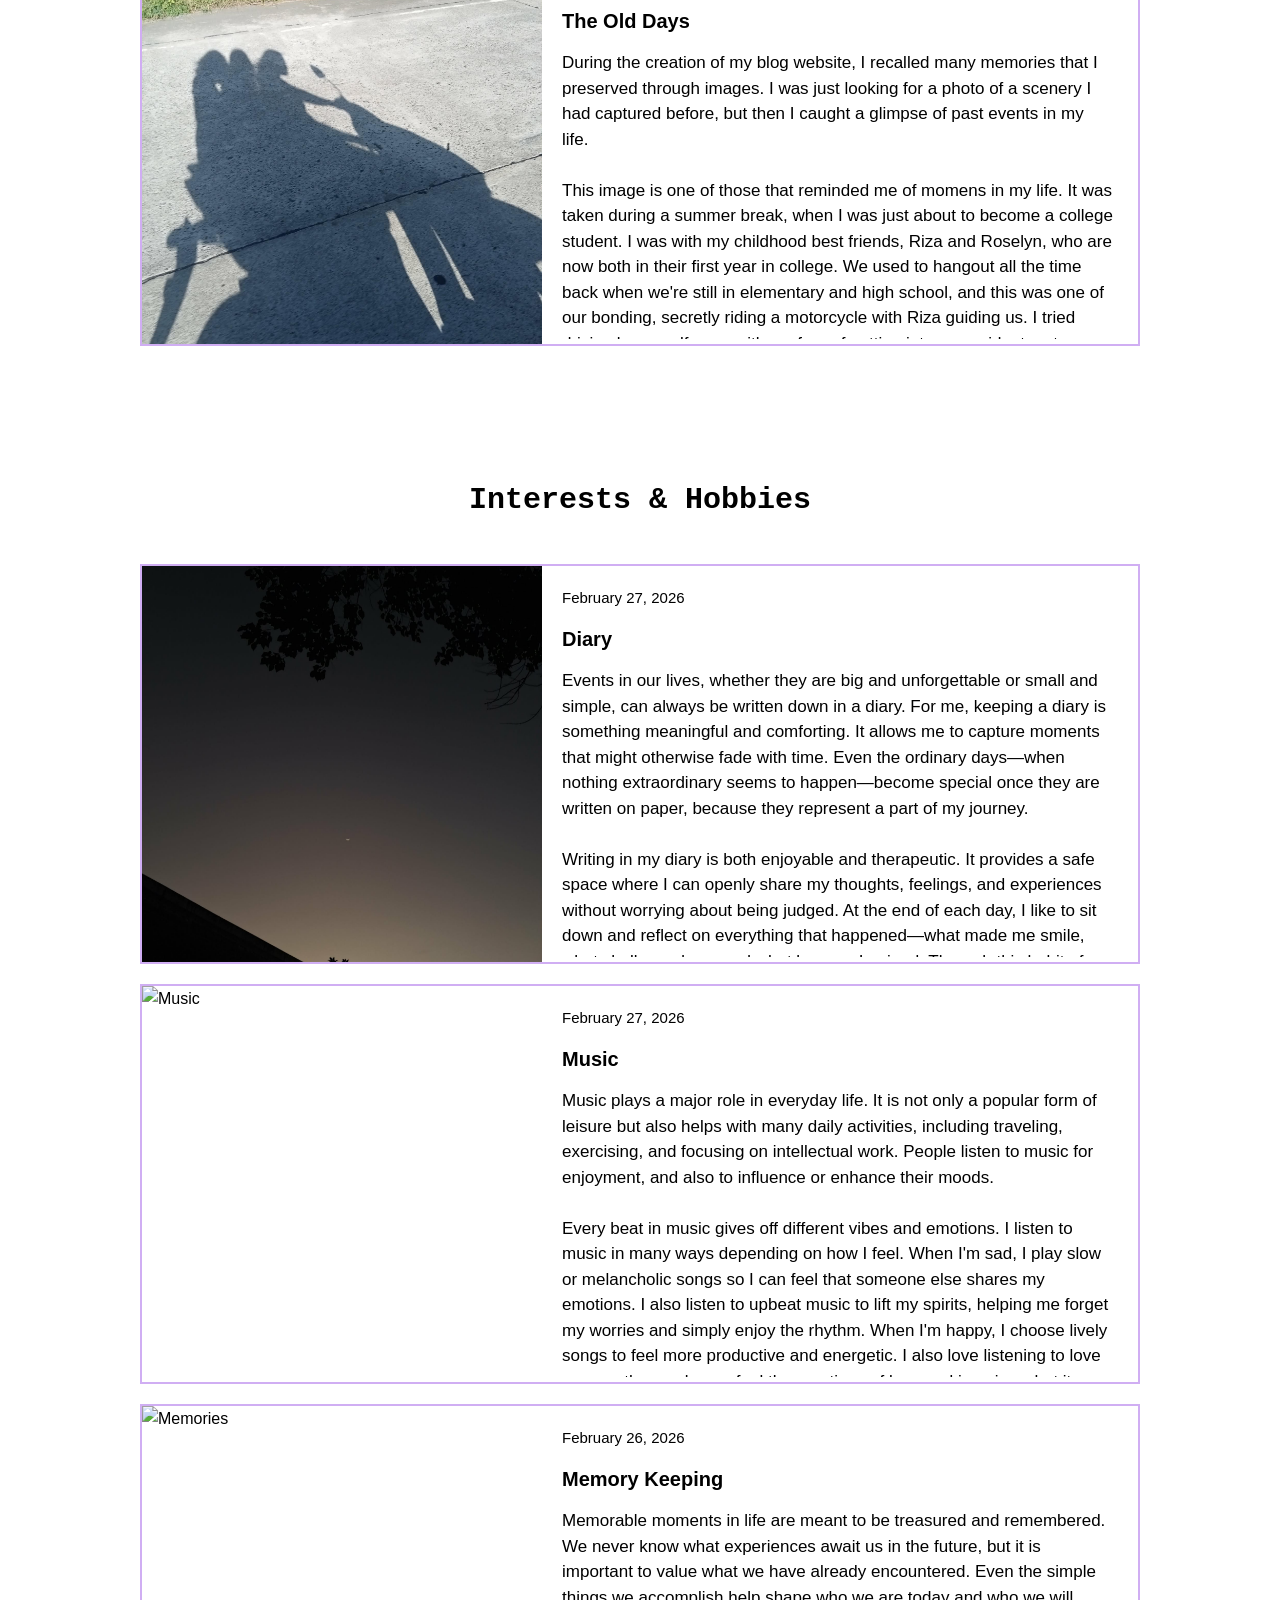
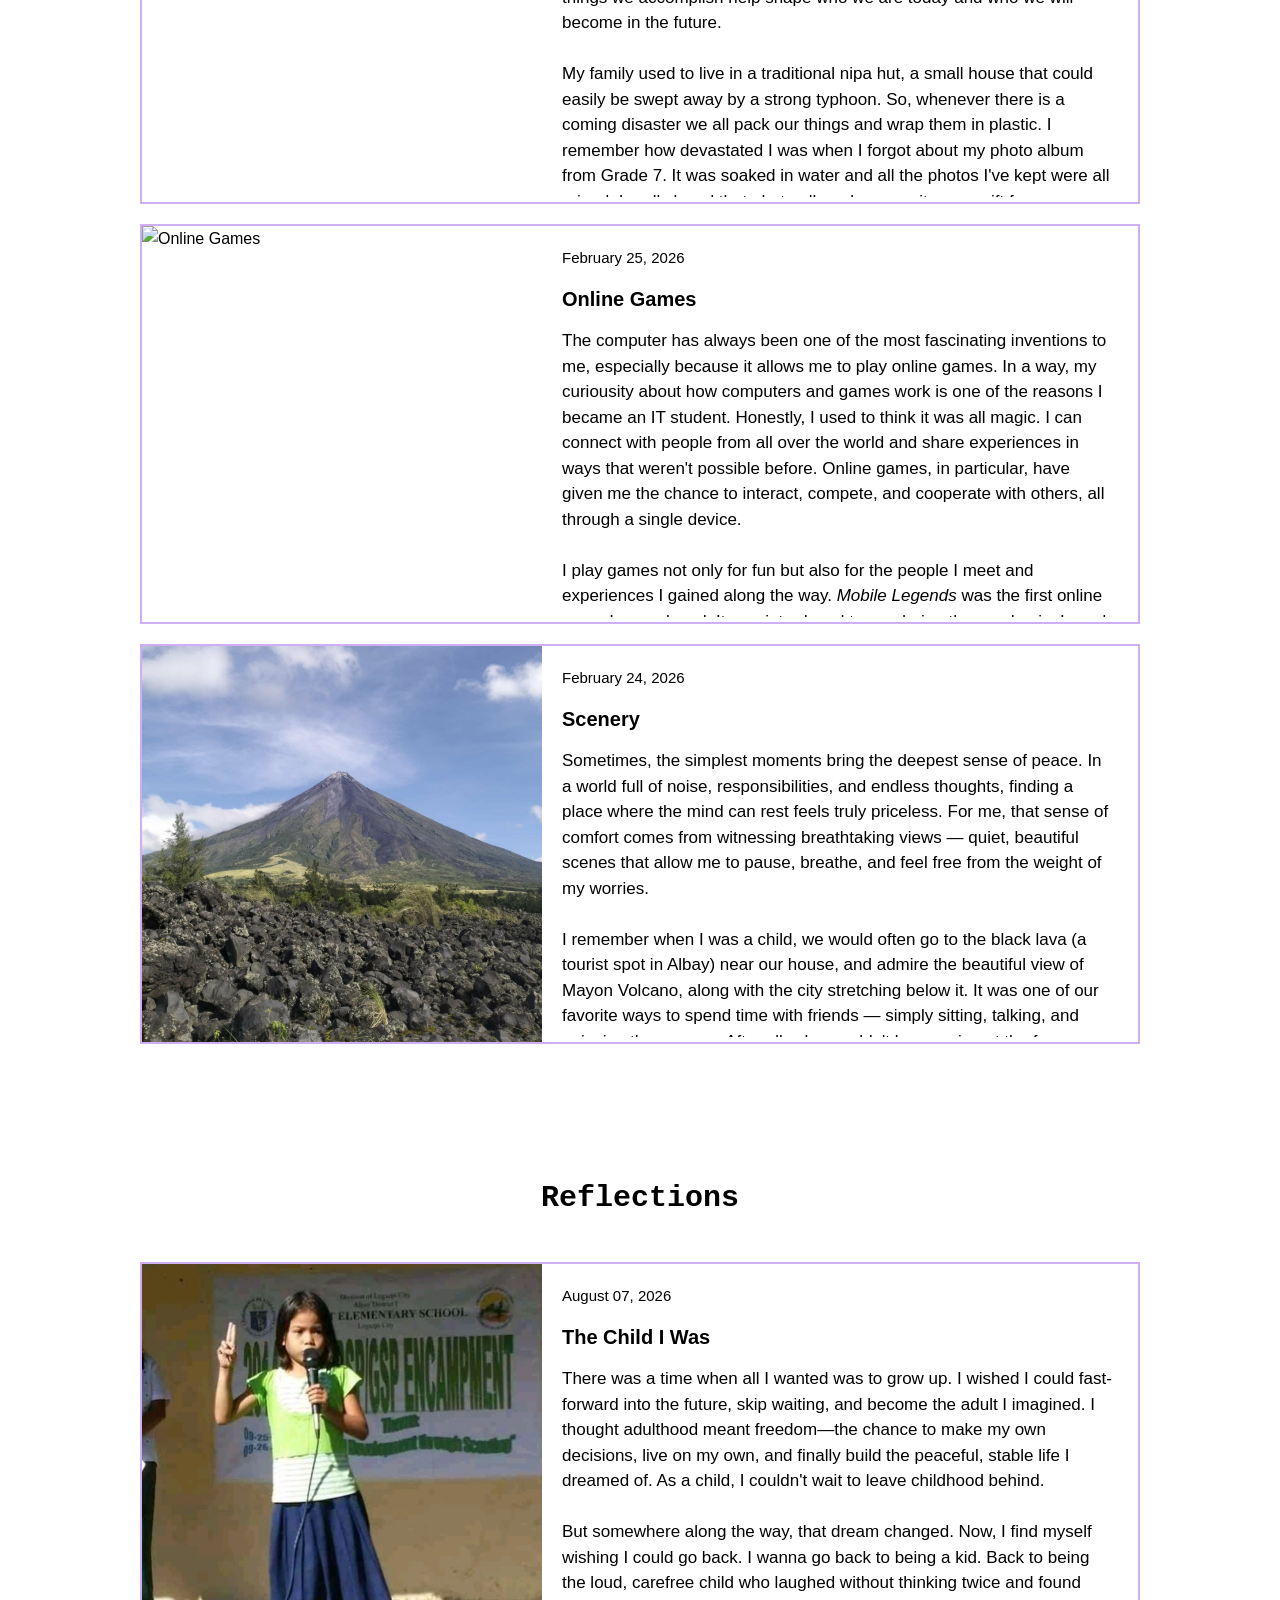
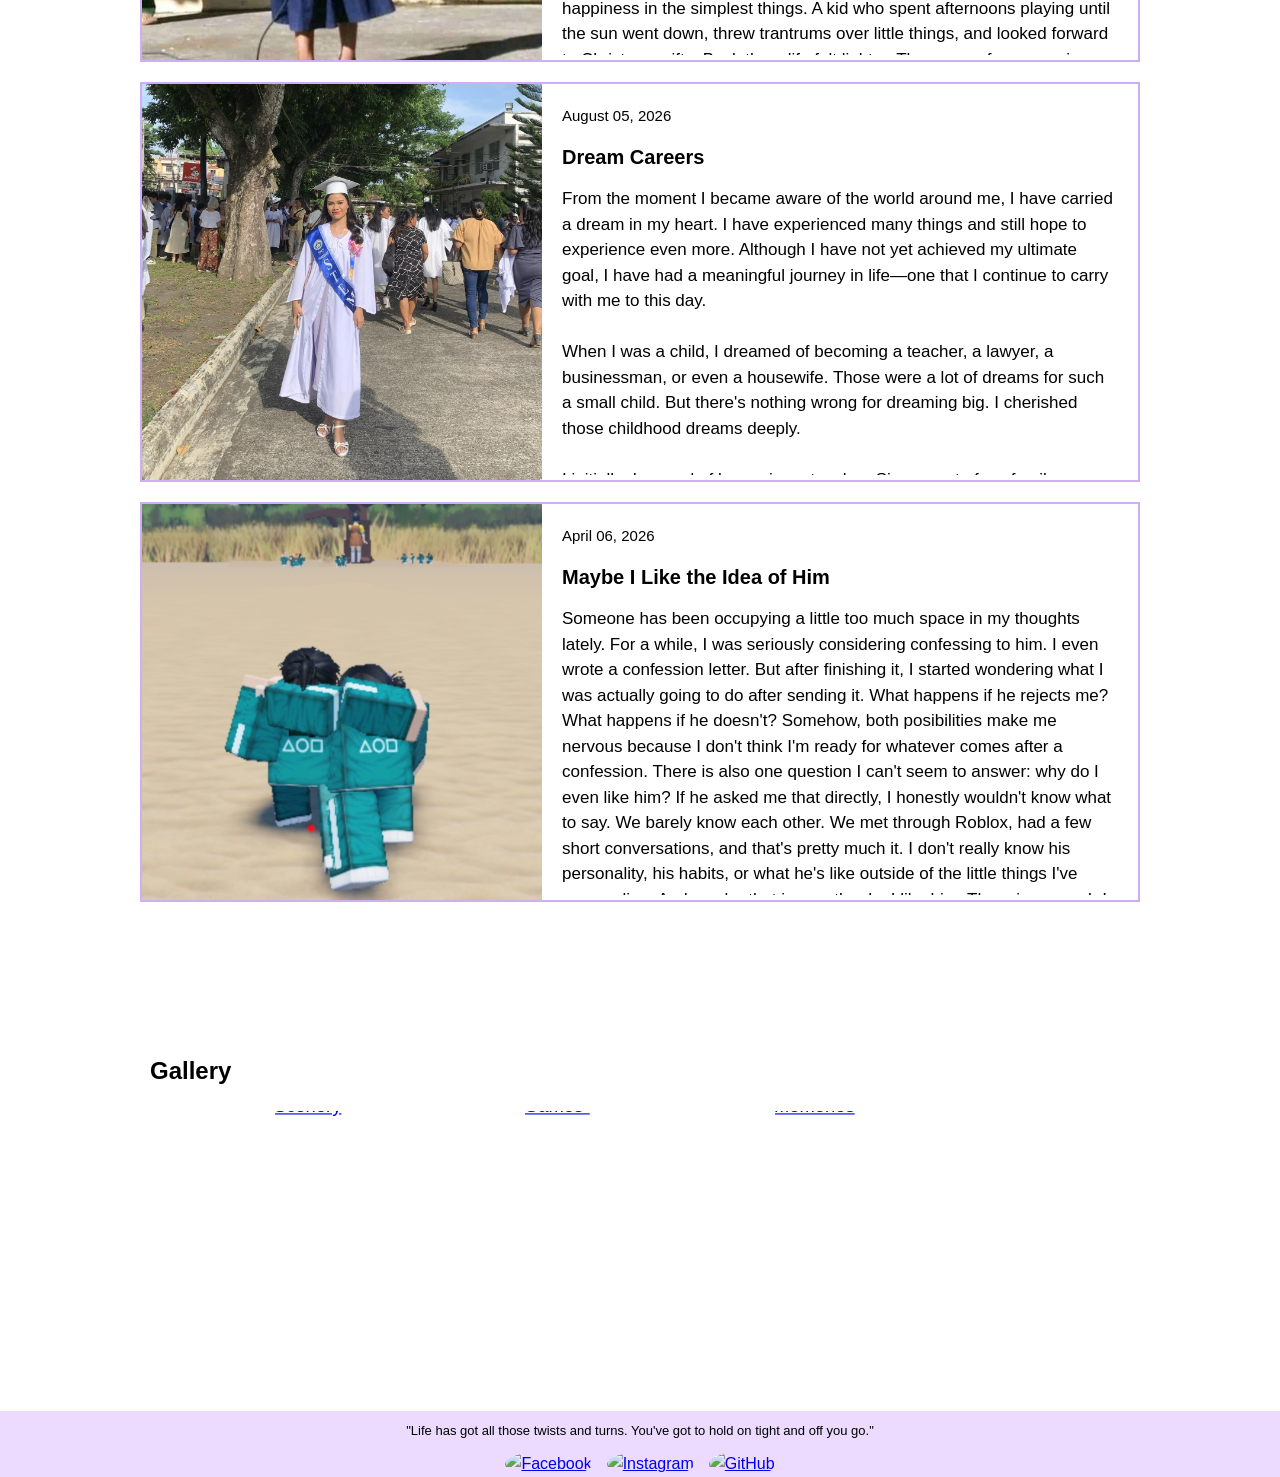
==== commit 0fb531fe: "major changes in color and font" ====
--- a/pages/blog.html
+++ b/pages/blog.html
@@ -36,7 +36,7 @@
 
             <!--sidebar button-->
             <div class="sidebar-container">
-                <button class="sidebar-toggle" id="sidebarToggle">Categories &#9660;</button>
+                <button class="sidebar-toggle" id="sidebarToggle">◀</button>
                 <div class="sidebar" id="sidebar">
                     <a class="active" href="#life-blog">Moments</a>
                     <a href="#interest-blog">Interests & Hobbies</a>
--- a/css/style.css
+++ b/css/style.css
@@ -13,7 +13,6 @@
     color: #000000;
     line-height: 1.6;
     overflow-x: hidden;
-    background: linear-gradient(to bottom, #d9bbf7, #9c75c3);
     background-attachment: fixed;
 }
 
@@ -25,17 +24,38 @@
   scroll-margin-top: 200px;
 }
 
+::-webkit-scrollbar {
+    width: 5px;
+}
+
+::-webkit-scrollbar-track {
+    background: #ecdaff;
+}
+
+::-webkit-scrollbar-thumb {
+    background: #c187ff;
+    border-radius: 15px;
+}
+
+::-webkit-scrollbar-thumb:hover {
+    background: #a55df2;
+}
+
 /*NAVIGATION BAR*/
 
 nav {
-    background:#d0aef3;
-    padding: 50px;
+    background:#ecdaff;
+    padding: 30px 10%;
     display: flex;
     justify-content: space-between;
     align-items: center;
     position: sticky;
     top: 0;
     z-index: 999;
+}
+
+nav.nav-open {
+    padding-bottom: 100px;
 }
 
 nav img {
@@ -125,7 +145,7 @@
     display: block;
     margin: 0 auto;
     border-radius: 10px;
-    border: 4px solid #d0aef3;
+    border: 4px solid #ecdaff;
     opacity: 0;
     transform: translateY(30px);
     animation: fadeUp 0.6s ease-out forwards;
@@ -240,7 +260,7 @@
 .box h3 {
     text-decoration: none;
     text-align: center;
-    font-size: 20px;
+    font-size: 18px;
     margin: 10px 0 5px 0;
     padding-bottom: 8px;
     border-bottom: 2px solid #cdc5f3;
@@ -307,7 +327,7 @@
     text-align: right;
     margin: 50px 100px;
     text-decoration: none;
-    color: #f9f4fc;
+    color: #cea1ff;
     font-size: 20px;
     font-family:'Gill Sans', 'Gill Sans MT', Calibri, 'Trebuchet MS', sans-serif;
     opacity: 0;
@@ -318,11 +338,13 @@
 /*FOOTER*/
 
 footer {
+    padding-top: 10px;
     margin-top: 70px;
     text-align: center;
     opacity: 0;
     animation: fadeIn 0.6s ease-out forwards;
     animation-delay: 0.2s; 
+    background-color: #ecdaff;
 }
 
 footer p {
@@ -350,7 +372,7 @@
 .sidebar-container {
     position: fixed;
     top: 150px;
-    right: 80px;
+    right: 50px;
     z-index: 1000;
     opacity: 0;
     animation: fadeIn 0.5s ease-out forwards;
@@ -358,15 +380,17 @@
 }
 
 .sidebar-toggle {
-    background: #b87bee;
+    background: transparent;
     border: none;
     cursor: pointer;
     transition: .3s;
-    font-size: 16px;
+    font-size: 30px;
     padding: 8px;
-    background-image: linear-gradient(to bottom, #ceaef3, #c297ee);
-    border-radius: 10px;
-    box-shadow: 0 5px 15px rgba(72, 42, 102, 0.35);
+    transition: transform 0.3s ease;
+}
+
+.sidebar-toggle.active {
+    transform: rotate(180deg);
 }
 
 .sidebar-toggle:hover {
@@ -383,14 +407,14 @@
     text-align: left;
     margin: 20px;
     margin-right: 20px;
-    top: 170px;
+    top: 180px;
     right: 5px;
     width: 200px;
     padding: 0 20px 0 0;
     border-radius: 20px;
     visibility: hidden;
     opacity: 0;
-    transform: translateY(-20px) scale(0.95);
+    transform: translateX(30px);
     transition: all 0.35s ease;
 }
 
@@ -435,7 +459,7 @@
 
 /* BLOG CONTENTS */
 .blog-title {
-    font-size: 26px;
+    font-size: 22px;
     text-align: left;
     margin-left: 150px;
     margin-top: 40px;
@@ -550,7 +574,7 @@
 }
 
 .gallery h1 {
-    font-size: 30px;
+    font-size: 24px;
     text-align: left;
     margin-left: 150px;
     margin-top: 50px;
@@ -580,8 +604,8 @@
 .images a {
     overflow: hidden;
     display: block;
-    width: 260px;
-    height: 260px;
+    width: 230px;
+    height: 230px;
     position: relative;
 }
 
@@ -627,6 +651,9 @@
     display: flex;
     place-items: center;   
     width: 100%;
+    opacity: 0;
+    animation: fadeIn 0.6s ease-out forwards;
+    animation-delay: 0.2s;
 }
 
 .contact-right {
@@ -921,32 +948,20 @@
 
 @media (max-width: 768px) {
 
-    /* sidebar */
-    .sidebar-container {
+    /* NAV */
+    nav {
+        padding-bottom: 15px;
+        padding-top: 15px;
+        padding-right: 30px;
+    }
+
+    .nav-links {
+        top: 8px;
         right: 50px;
-        top: 200px;
-    }
-
-    .sidebar {
-        right: 10px;
-        top: 220px;
-    }
-
-    /* NAV */
-    .navigation {
-        padding: 12px 16px;
-        flex-wrap: wrap;
-        gap: 10px;
-    }
-
-    .nav-links {
-        gap: 5px;
-        flex-wrap: wrap;
-        justify-content: center;
     }
 
     .nav-links a {
-        padding: 8px 10px;
+        padding: 6px 8px;
         font-size: 13px;
     }
 
@@ -979,10 +994,31 @@
     }
 
     .all-posts {
+        font-size: 16px;
         margin-right: 10px;
     }
 
     /* BLOG PAGE */
+    /* sidebar */
+    .sidebar-container {
+        right: 20px;
+        top: 150px;
+    }
+
+    .sidebar-toggle {
+        margin-top: 10px;
+        font-size: 25px;
+    }
+
+    .sidebar {
+        top: 180px;
+        right: -20px;
+    }
+
+    .sidebar a {
+        font-size: 12px;
+    }
+
     .blog-title {
         margin-left: 20px;
     }
@@ -1012,14 +1048,23 @@
         font-size: 20px;
     }
 
+    .gallery-content {
+        gap: 20px;
+        margin: 0;
+    }
+
     .images a {
-        width: 140px;
-        height: 140px;
+        width: 120px;
+        height: 120px;
     }
 
     .images img {
-        width: 140px;
-        height: 140px;
+        width: 120px;
+        height: 120px;
+    }
+
+    .images-title {
+        font-size: 16px;
     }
 
     /* CONTACT PAGE */
@@ -1073,6 +1118,22 @@
     }
 
     /* INDIVIDUAL BLOG PAGE */
+    .blog-post-content img {
+        width: 50%;
+        height: 250px;
+        object-fit: cover;
+    }
+
+    .name,
+    .date {
+        margin-left: 20px;
+    }
+
+    .blog-article {
+        margin: 10px 20px;
+        font-size: 15px;
+    }
+
     .explore {
         display: flex;
         flex-wrap: wrap;
@@ -1094,21 +1155,16 @@
 
 @media (max-width: 480px) {
 
-    .nav-links {
-        gap: 0;
-    }
-
-    .nav-links a {
-        padding: 6px 8px;
-        font-size: 11px;
-    }
-
     .blog-content {
         width: 95%;
     }
 
     .box {
         min-width: 240px;
+    }
+
+    .box h3 {
+        font-size: 16px;
     }
 
     .photo {
@@ -1126,6 +1182,11 @@
         margin: 15px auto 30px;
     }
 
+    .gallery-content {
+        gap: 10px;
+        margin: 0;
+    }
+
     .images a {
         width: 120px;
         height: 120px;
@@ -1137,6 +1198,7 @@
     }
 
     /* BLOG PAGE */
+    
     .blog-title {
         margin-left: 20px;
         font-size: 18px;
@@ -1175,6 +1237,10 @@
     .images img {
         width: 140px;
         height: 140px;
+    }
+
+    footer p {
+        font-size: 10px;
     }
 
     .get-in-touch {
@@ -1191,4 +1257,9 @@
     .blog-article {
         font-size: 15px;
     }
+
+    .pic {
+        width: 100px;
+        height: 100px;
+    }
 }
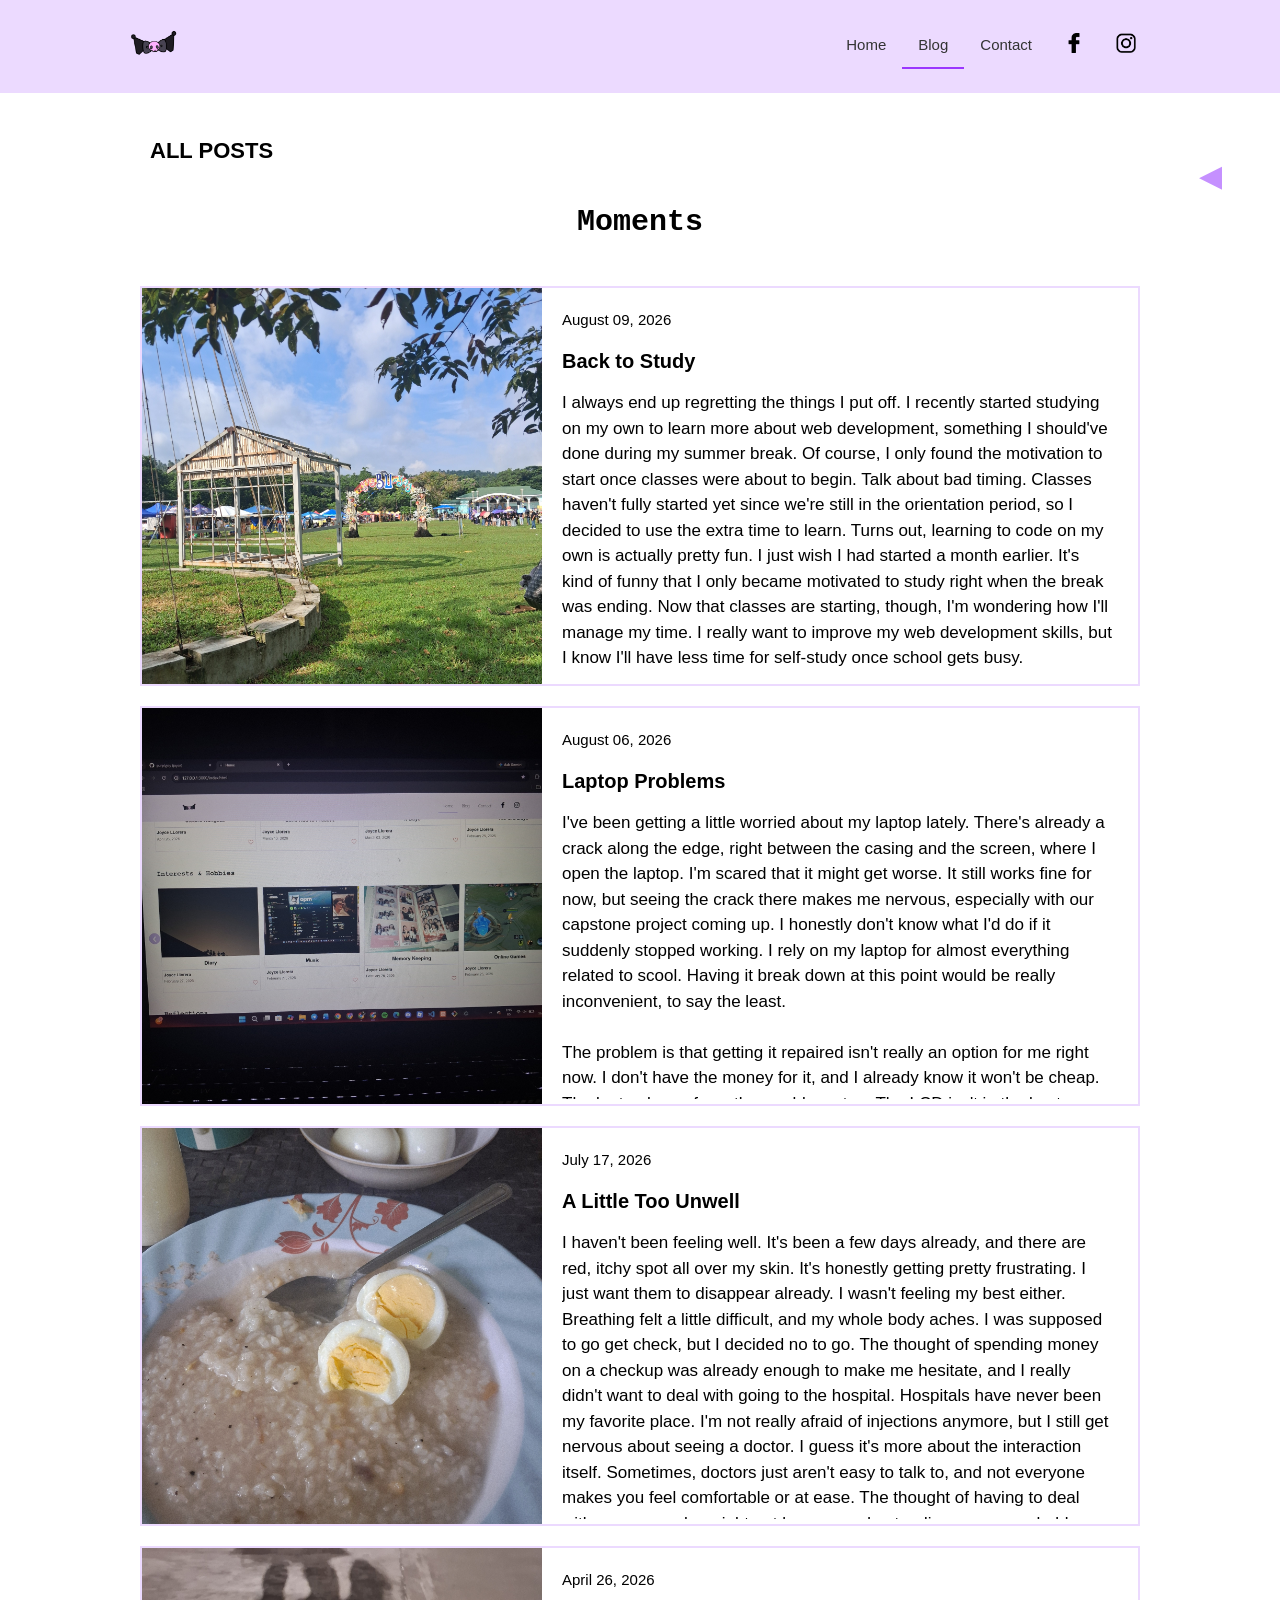
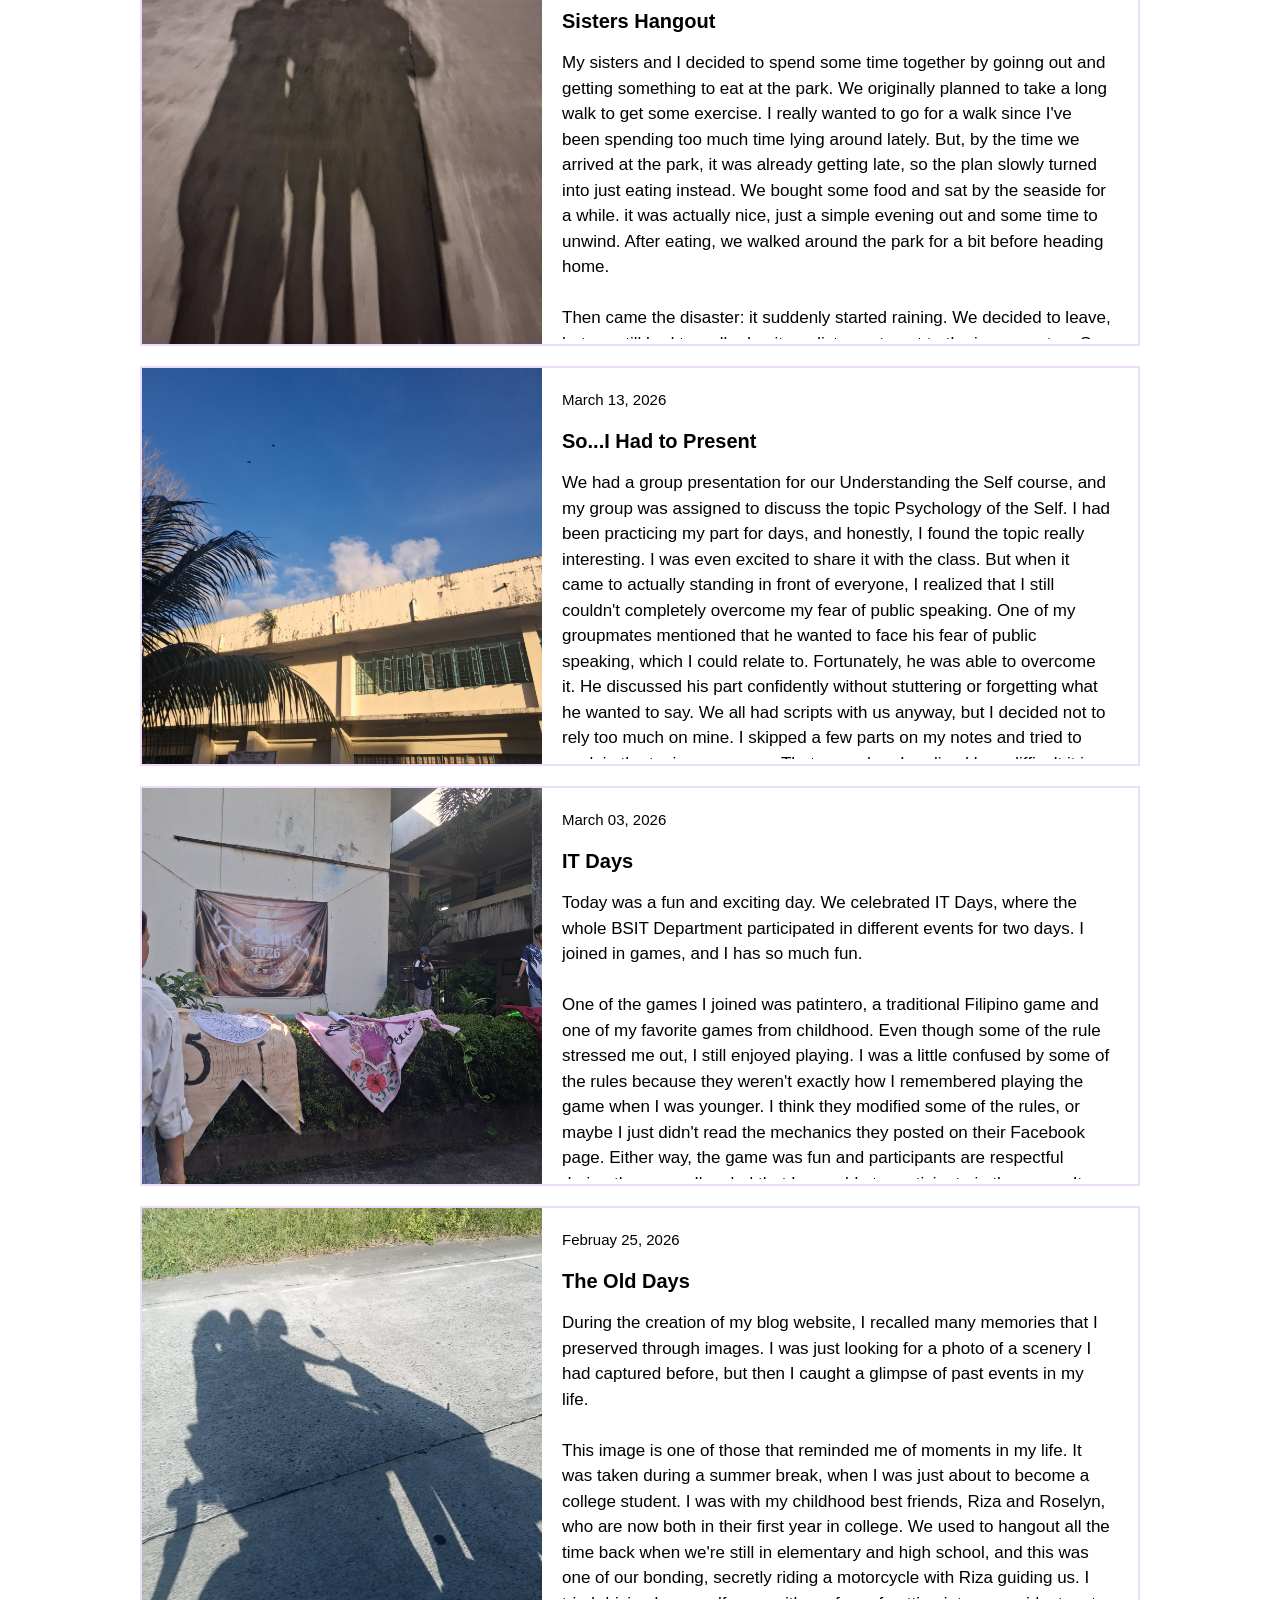
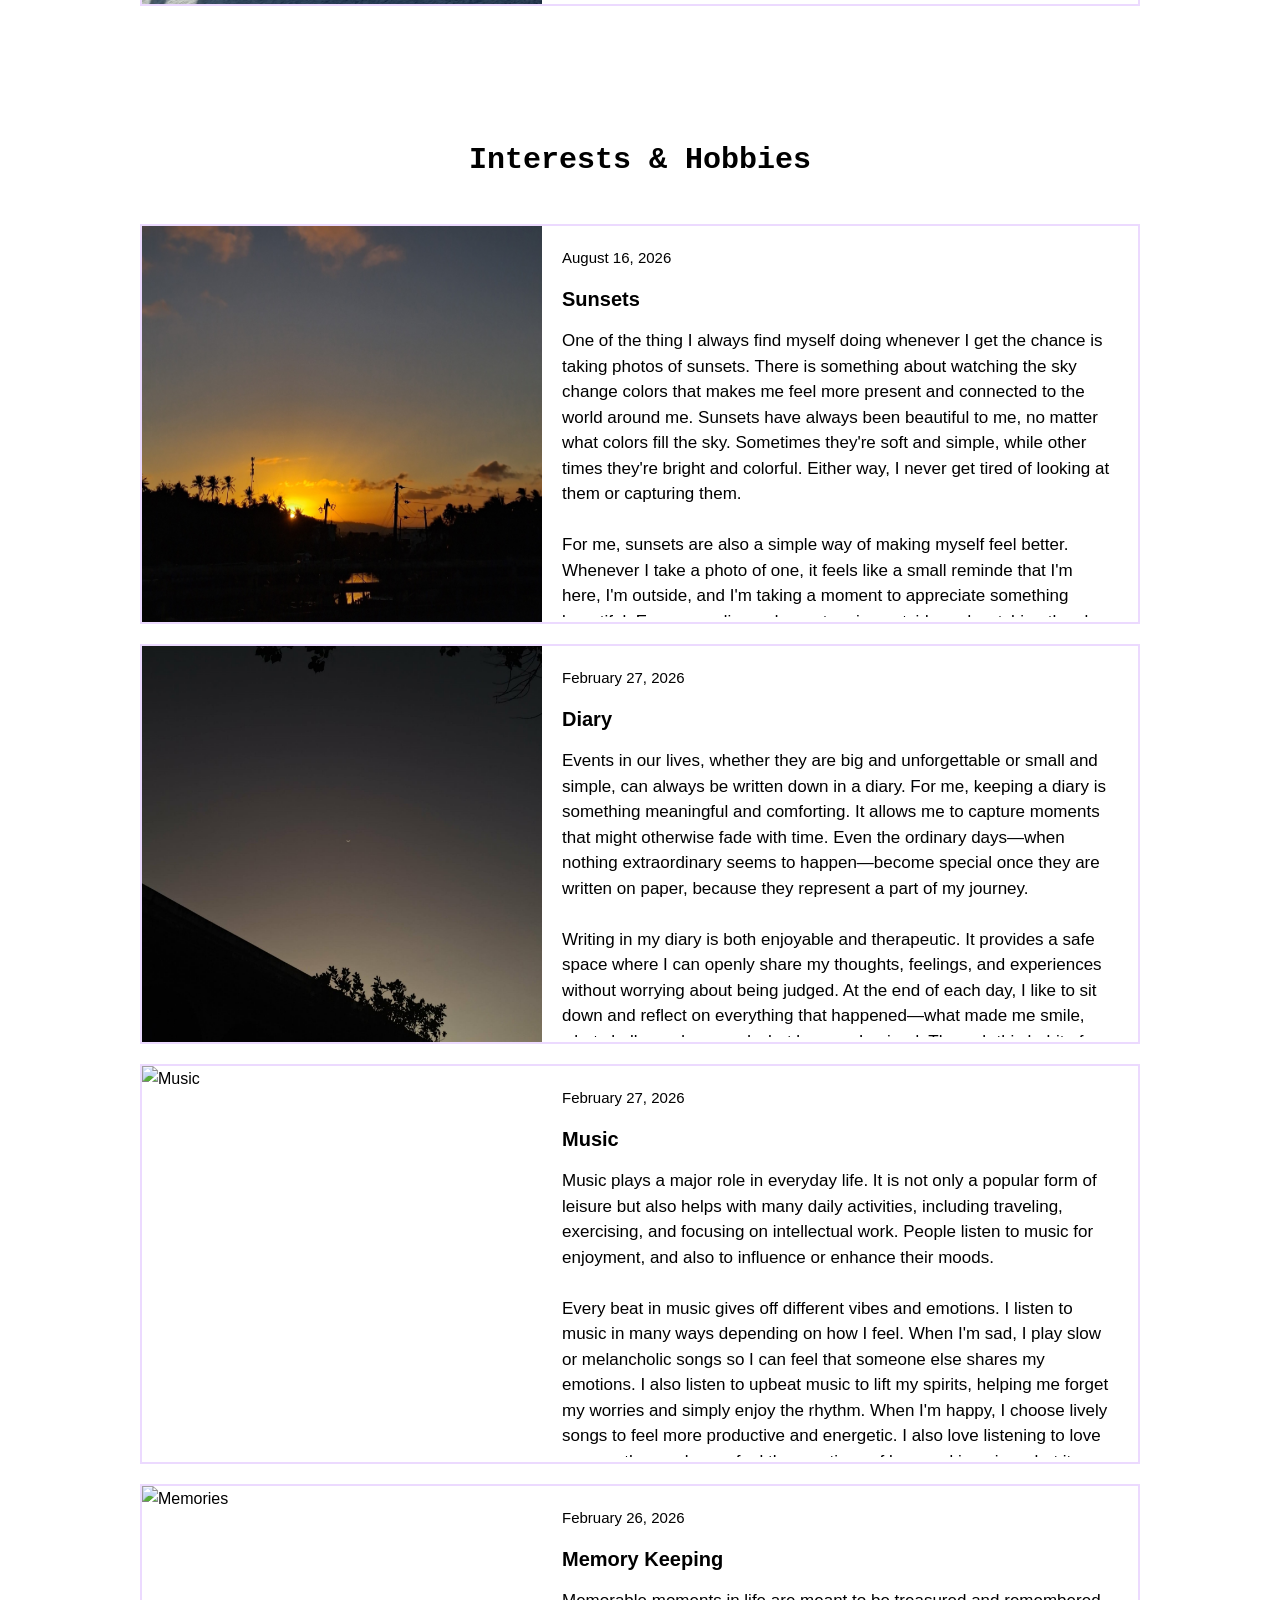
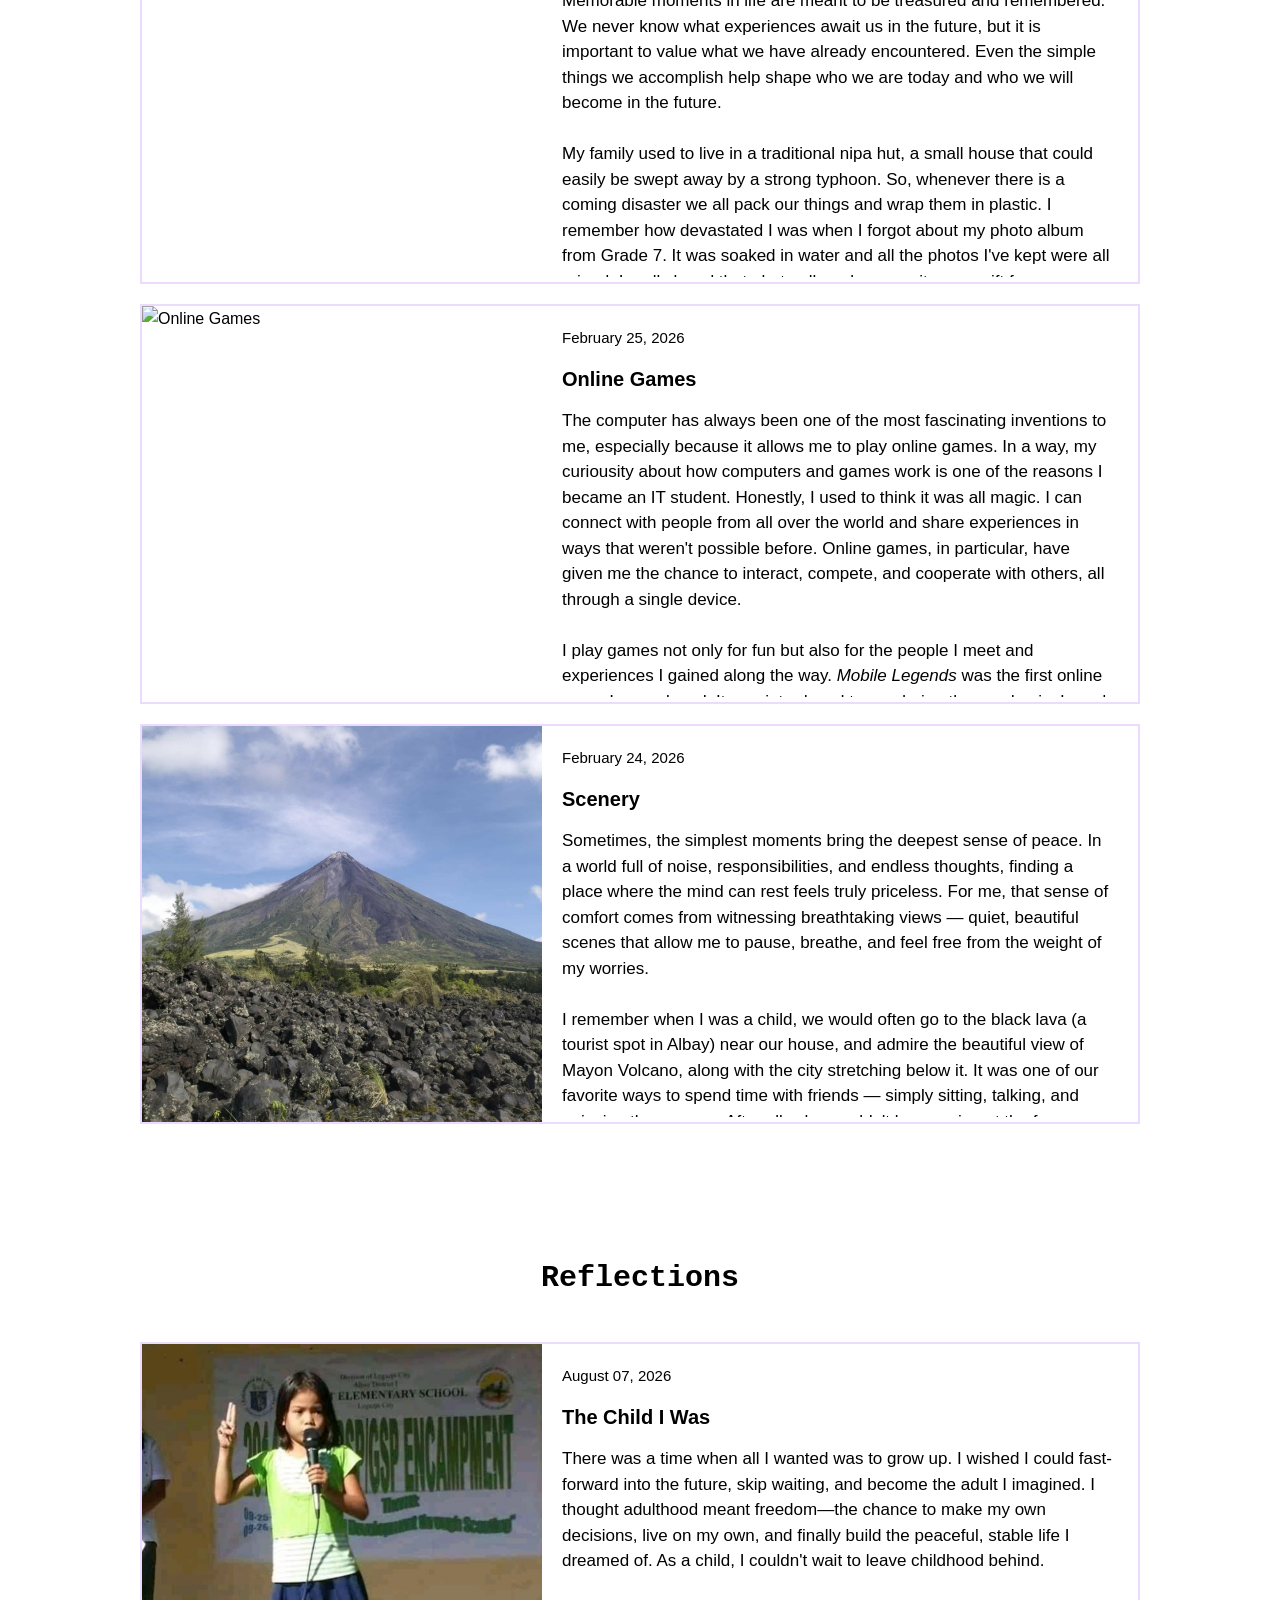
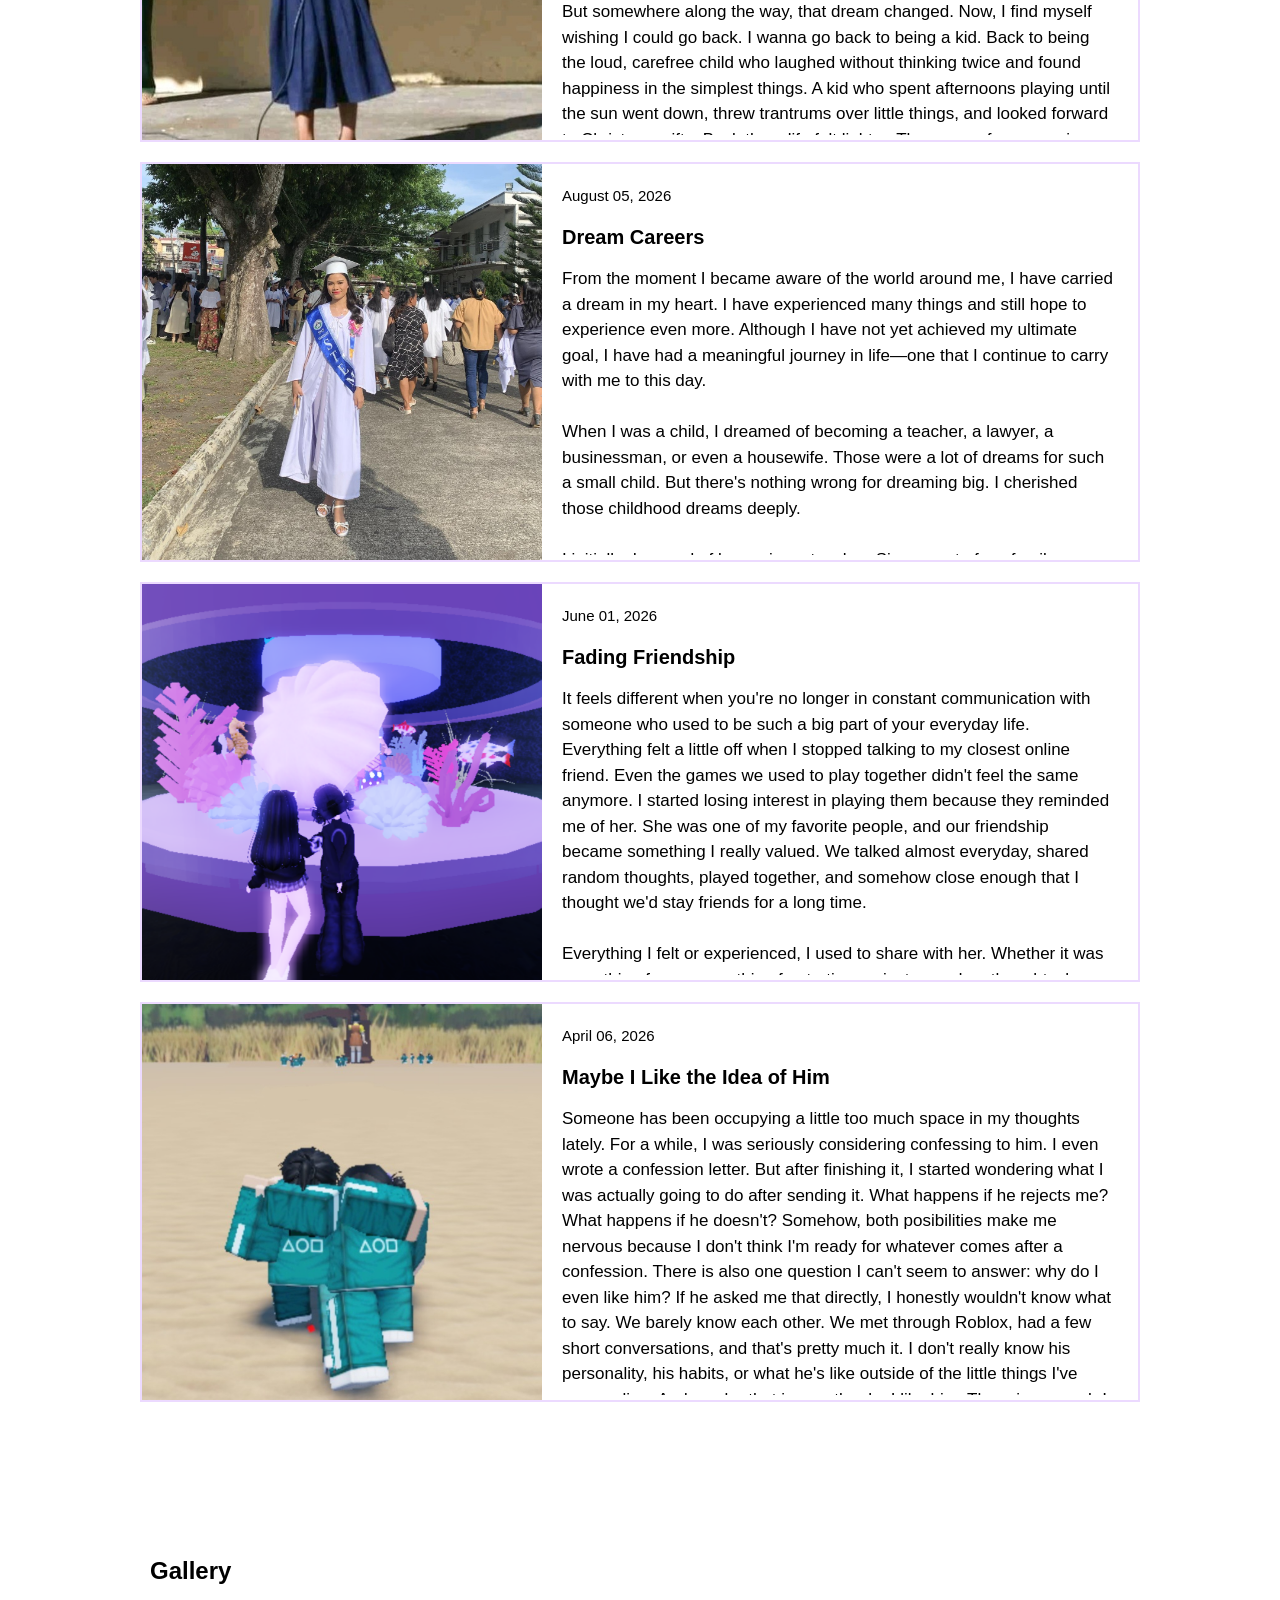
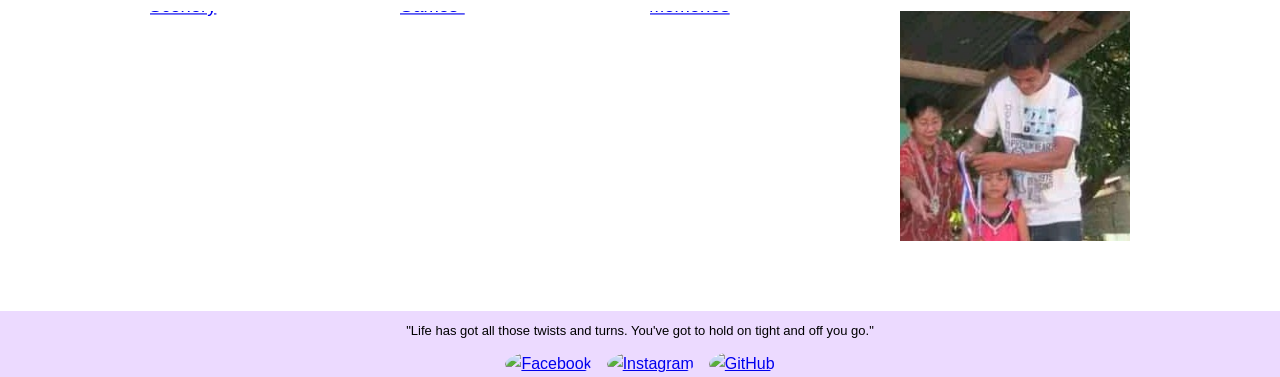
==== commit e18b15fd: "added blogs" ====
--- a/pages/blog.html
+++ b/pages/blog.html
@@ -63,7 +63,7 @@
                             <p class="preview">
                                 During the creation of my blog website, I recalled many memories that I preserved through images. I was just looking for a photo of a scenery I had captured before, but then I caught a glimpse of past events in my life.
                                 <br><br>
-                                This image is one of those that reminded me of momens in my life. It was taken during a summer break, when I was just about to become a college student. I was with my childhood best friends, Riza and Roselyn, who are now both in their first year in college. We used to hangout all the time back when we're still in elementary and high school, and this was one of our bonding, secretly riding a motorcycle with Riza guiding us. I tried driving by myself even with my fear of getting into an accident, not because of getting hurt, but because none of my parents knew that I was outside and doing a dangerous act. They didn't want me to learn to ride a motorcycle because they thought it was dangerous, but my stubborn younger self did the opposite. Even so, I never truly had the chance to learn how to ride properly. Luckily, we didn't get into an accident that time; rather, we had a lot of fun and enjoyed our time together. 
+                                This image is one of those that reminded me of moments in my life. It was taken during a summer break, when I was just about to become a college student. I was with my childhood best friends, Riza and Roselyn, who are now both in their first year in college. We used to hangout all the time back when we're still in elementary and high school, and this was one of our bonding, secretly riding a motorcycle with Riza guiding us. I tried driving by myself even with my fear of getting into an accident, not because of getting hurt, but because none of my parents knew that I was outside and doing a dangerous act. They didn't want me to learn to ride a motorcycle because they thought it was dangerous, but my stubborn younger self did the opposite. Even so, I never truly had the chance to learn how to ride properly. Luckily, we didn't get into an accident that time; rather, we had a lot of fun and enjoyed our time together. 
                                 <br><br>
                                 But I didn't know that it would be the last time I could try to ride a motorcycle because we can't ride together anymore. Even though we're neighbors and we literally just have to walk a few steps to get to each other's houses, we never really have time to hangout now. We're all busy with our own lives, and we only get the chance to see each other once in blue moon. Luckily, we were able to go out together last January 8, because of Riza's birthday, which was a year after our last hangout with all the three of us present. Because of conflicting schedules, we rarely get to be together as a complete group. With this simple image, I recalled a lot of memories and the emotions I had at that time. It made me miss them more, and I hope we see each other again soon.              
                             </p>
@@ -103,6 +103,47 @@
                                 My sisters and I decided to spend some time together by goinng out and getting something to eat at the park. We originally planned to take a long walk to get some exercise. I really wanted to go for a walk since I've been spending too much time lying around lately. But, by the time we arrived at the park, it was already getting late, so the plan slowly turned into just eating instead. We bought some food and sat by the seaside for a while. it was actually nice, just a simple evening out and some time to unwind. After eating, we walked around the park for a bit before heading home. 
                                 <br><br>
                                 Then came the disaster: it suddenly started raining. We decided to leave, but we still had to walked quite a distance to get to the jeepney stop. So there we were, walkinng all the way to the stop while getting completely soaked by the rain. It was actually kind of fun walking in the rain, but it was also freezing. I was already dealing with a cold, and somehow I stil decided to go out and get myself rained on. Not exactly the smartest decision.   
+                            </p>
+                        </div>
+                    </article>
+
+                    <article id="unwell-blog" class="blog-content" data-date="2026-07-17">
+                        <img src="../imgs/unwell.jpg" alt="Food">
+                        <div class="blog-texts">
+                            <p class="blog-date">July 17, 2026</p>
+                            <h3>A Little Too Unwell</h3>
+                            <p class="preview">
+                                I haven't been feeling well. It's been a few days already, and there are red, itchy spot all over my skin. It's honestly getting pretty frustrating. I just want them to disappear already. I wasn't feeling my best either. Breathing felt a little difficult, and my whole body aches. I was supposed to go get check, but I decided no to go. The thought of spending money on a checkup was already enough to make me hesitate, and I really didn't want to deal with going to the hospital. Hospitals have never been my favorite place. I'm not really afraid of injections anymore, but I still get nervous about seeing a doctor. I guess it's more about the interaction itself. Sometimes, doctors just aren't easy to talk to, and not everyone makes you feel comfortable or at ease. The thought of having to deal with someone who might not be very understanding or approachable makes me nervous too.
+                                <br><br>
+                                Still, I hoped everything would settle down and wouldn't turn into anything worse. Being sick is already inconvenient, and having to worry about medical expenses just adds another thing to think about, especially when there are already other priorities at home. For now, all I can do is hope the rashes clear up and that I start feeling better soon. Hopefully, it's just something that will pass with time.  
+                            </p>
+                        </div>
+                    </article>
+
+                    <article id="laptop-blog" class="blog-content" data-date="2026-08-06">
+                        <img src="../imgs/laptop.jpg" alt="Laptop">
+                        <div class="blog-texts">
+                            <p class="blog-date">August 06, 2026</p>
+                            <h3>Laptop Problems</h3>
+                            <p class="preview">
+                                I've been getting a little worried about my laptop lately. There's already a crack along the edge, right between the casing and the screen, where I open the laptop. I'm scared that it might get worse. It still works fine for now, but seeing the crack there makes me nervous, especially with our capstone project coming up. I honestly don't know what I'd do if it suddenly stopped working. I rely on my laptop for almost everything related to scool. Having it break down at this point would be really inconvenient, to say the least. 
+                                <br><br>
+                                The problem is that getting it repaired isn't really an option for me right now. I don't have the money for it, and I already know it won't be cheap. The laptop has a few other problems too. The LCD isn't in the best condition anymore, with red areas appearing around the edges of the screen, probably because of overheating. If the casing gets worse and the screen needs to be fixed too, the repair costs could add up quickly. At that point, buying a new laptop might actually make more sense. But a new laptop isn't exactly something I can just buy whenver I want, so for now, I'm stuck with this one and hoping it lasts.   
+                                <br><br>
+                                For now, I'll just take care of it as much as I can and hope it holds up a little longer. I still have a lot of schoolwork to get through, and a capstone project to survive.
+                            </p>
+                        </div>
+                    </article>
+
+                    <article id="study-blog" class="blog-content" data-date="2026-08-09">
+                        <img src="../imgs/study.jpg" alt="School">
+                        <div class="blog-texts">
+                            <p class="blog-date">August 09, 2026</p>
+                            <h3>Back to Study</h3>
+                            <p class="preview">
+                                I always end up regretting the things I put off. I recently started studying on my own to learn more about web development, something I should've done during my summer break. Of  course, I only found the motivation to start once classes were about to begin. Talk about bad timing. Classes haven't fully started yet since we're still in the orientation period, so I decided to use the extra time to learn. Turns out, learning to code on my own is actually pretty fun. I just wish I had started a month earlier. It's kind of funny that I only became motivated to study right when the break was ending. Now that classes are starting, though, I'm wondering how I'll manage my time. I really want to improve my web development skills, but I know I'll have less time for self-study once school gets busy.
+                                <br><br>
+                                Still, I'll do my best to stay consistent with coding. I feel like there was still a lot I didn't get to learn in school for the last semesters, so I want to improve my coding skills and become better at building websites.
                             </p>
                         </div>
                     </article>
@@ -205,6 +246,19 @@
                                 I don't only love listening to music through my devices, but also live. Whenever I have the chance to attend a free concert in our city, I make sure to grab the opportunity and fully enjoy the moment. I love hearing live vocals because I can feel the artist's emotions through the microphone. Being in the same space as the performers allows me to experience the music more deeply and truly connect with each lyric and rhythm.                          
                                 <br><br>
                                 Music will always have a special place in my life because of how easily it can connect with my emotions. It can comfort me when I am sad, make me feel energized when I need motivation, and even make me imagine experiences I have never had. I enjoy discovering new songs and genres, creating playlists, and experiencing music live whenever I get the chance. No matter how my taste changes over time, I think music will always be one of the things that makes life a little more enjoyable.
+                            </p>
+                        </div>
+                    </article>
+
+                    <article id="sunsets-blog" class="blog-content" data-date="2026-08-16">
+                        <img src="../imgs/sunset1.jpg" alt="Sunset">
+                        <div class="blog-texts">
+                            <p class="blog-date">August 16, 2026</p>
+                            <h3>Sunsets</h3>
+                            <p class="preview">
+                                One of the thing I always find myself doing whenever I get the chance is taking photos of sunsets. There is something about watching the sky change colors that makes me feel more present and connected to the world around me. Sunsets have always been beautiful to me, no matter what colors fill the sky. Sometimes they're soft and simple, while other times they're  bright and colorful. Either way, I never get tired of looking at them or capturing them.
+                                <br><br>
+                                For me, sunsets are also a simple way of making myself feel better. Whenever I take a photo of one, it feels like a small reminde that I'm here, I'm outside, and I'm taking a moment to appreciate something beautiful. Even on ordinary days, stepping outside and watching the sky can make things feel a little lighter. Sometimes, I even stay outside until it gets dark just to watch the sunset completely fade. I love seeing the sunlight reflect on the clouds and turn the sky into different shades of color. It's such a simple thing, but somehow, it always makes me feel lighter.
                             </p>
                         </div>
                     </article>
@@ -231,6 +285,24 @@
                             </p>
                         </div>
                     </article>
+            
+                    <article id="fading-friendship-blog" class="blog-content" data-date="2026-06-01">
+                        <img src="../imgs/oldfriend.png" alt="Old Online Friend">
+                        <div class="blog-texts">
+                            <p class="blog-date">June 01, 2026</p>
+                            <h3>Fading Friendship</h3>
+                            
+                            <p class="preview">
+                                It feels different when you're no longer in constant communication with someone who used to be such a big part of your everyday life. Everything felt a little off when I stopped talking to my closest online friend. Even the games we used to play together didn't feel the same anymore. I started losing interest in playing them because they reminded me of her. She was one of my favorite people, and our friendship became something I really valued. We talked almost everyday, shared random thoughts, played together, and somehow close enough that I thought we'd stay friends for a long time. 
+                                <br><br>
+                                Everything I felt or experienced, I used to share with her. Whether it was something funny, something frustrating, or just a random thought, she was always the person I wanted to tell. But now, I don't have her to share and laugh about those little things anymore. She was the only friend I felt that deeply connected to. She was also the person I became the most open and vulnerable with. I didn't have to think twice about sharing things with her because, somehow, I felt comfortable enough to let my guard down. 
+                                <br><br>
+                                But things changed after I tried to talk to her about something I was genuinely worried aboout. I knew I might have been too involved, but I couldn't just ignore something that I felt was hurting her. I tried telling her what I thought because I care about her and wanted her to be okay. Still, she has her own choices to make, and I eventually realized that I can't decide things for her. I tried to distance myself from the situation, but it was harder than I expected. I cared too much to simply pretend that everything was fine, yet staying involved was also becoming exhausting. Eventually, I felt like stepping away was the only thing I could do. I don't know if I made the right choice. Maybe I should have stayed out of it from the beginning. Maybe I cared too much. But I know I tried, I really did want the best for her. 
+                                <br><br>
+                                Now, everything just feels different. It's strange how someone can become such a familiar part of your routine and then suddenly not be there anymore. I don't think I was prepared for how much I'd notice her absence. I guess some friendships can become part of us faster than we expect, and somehow, even when we don't want them to, they change.
+                            </p>
+                        </div>
+                    </article>
 
                     <article id="careers-blog" class="blog-content" data-date="2026-08-05">
                         <img src="../imgs/careers.jpg" alt="Careers">
@@ -259,7 +331,7 @@
                     </article>
 
                     <article id="childhood-blog" class="blog-content" data-date="2026-08-07">
-                        <a href="../pages/chilhood.html"><img src="../imgs/childhood.jpg" alt="Childhood"></a>
+                        <a href="../pages/childhood.html"><img src="../imgs/childhood.jpg" alt="Childhood"></a>
                         <div class="blog-texts">
                             <p class="blog-date">August 07, 2026</p>
                             <h3>The Child I Was</h3>
@@ -303,6 +375,11 @@
                         <h2 class="images-title">Memory Keeping</h2>
                         </a>
                     </div>
+                    <div class="images">
+                        <a href="../pages/childhood.html#img-gallery" ><img src="../imgs/childhood1.jpg" alt="Childhood">
+                        <h2 class="images-title">Childhood</h2>
+                        </a>
+                    </div>
                 </div>
             </section>
         </main>
--- a/css/style.css
+++ b/css/style.css
@@ -228,7 +228,7 @@
     flex-shrink: 0; 
     transition: 1s;
     z-index: 1;
-    border: 2px solid #cdc5f3;
+    border: 2px solid #ecdaff;
 }
 
 .box:hover {
@@ -291,6 +291,7 @@
 }
 
 .scroll-btn {
+    display: block;
     position: absolute;
     top: 50%;
     transform: translateY(-50%);
@@ -299,7 +300,7 @@
     height: 40px;
     border: none;
     border-radius: 50%;
-    background: #b785ea;
+    background: #cea0ff;
     color: white;
     font-size: 25px;
     cursor: pointer;
@@ -381,6 +382,7 @@
 
 .sidebar-toggle {
     background: transparent;
+    color: #c590ff;
     border: none;
     cursor: pointer;
     transition: .3s;
@@ -395,11 +397,6 @@
 
 .sidebar-toggle:hover {
     transform: scale(1.08);
-}
-
-.sidebar-toggle img  {
-    width: 40px;
-    border-radius: 10px;
 }
 
 .sidebar {
@@ -431,26 +428,29 @@
     font-weight: 600;
     margin: 5px;
     padding: 10px;
-    background: linear-gradient(135deg, #b785ea, #b485e3);
+    background: linear-gradient(135deg, #ead7ff, #d8baff);
     color: white;
     border-radius: 15px;
     transition: all 0.3s ease;
-    box-shadow: 0 5px 15px rgba(180, 140, 220, 0.35);
+    box-shadow: 0 5px 15px rgba(190, 150, 220, 0.25);
 }
 
 .sidebar a:hover {
     transform: translateX(-10px) scale(1);
-    background: linear-gradient(135deg, #a15aee, #b87bee);
-    box-shadow: 0 10px 25px rgba(180, 140, 220, 0.5);
+    background: linear-gradient(135deg, #dfc4ff, #cfa5f5);
+    box-shadow: 0 10px 25px rgba(190, 150, 220, 0.35);
+    color: white;
 }
 
 .sidebar a.active {
-    background: linear-gradient(135deg, #9953eb, #b87bee);
+    background: linear-gradient(135deg, #d6b2f5, #c79bea);
+    color: white;
 }
 
 .sidebar:hover a.active:not(:hover) {
-    background: linear-gradient(135deg, #b785ea, #b485e3);
-    box-shadow: 0 5px 15px rgba(180, 140, 220, 0.35);
+    background: linear-gradient(135deg, #e4ccfa, #d8baff);
+    color: white;
+    box-shadow: 0 5px 15px rgba(190, 150, 220, 0.25);
 }
 
 .sidebar a.active:hover {
@@ -503,7 +503,7 @@
     width: min(100%, 1000px);
     height: 400px;
     margin: 0 auto;
-    border: 2px solid #d0aef3;
+    border: 2px solid #ecdaff;
     scroll-snap-type: x mandatory;
 }
 
@@ -694,7 +694,7 @@
 }
 
 .box-name {
-    border: 2px solid rgb(149, 121, 203); 
+    border: 2px solid #e2c7ff; 
     width: 50%;
     height: 40px;
     margin-top: 100px;
@@ -707,7 +707,7 @@
 }
 
 .box-email {
-    border: 2px solid rgb(149, 121, 203);
+    border: 2px solid #e2c7ff;
     width: 50%;
     height: 40px;
     margin-top: 10px;
@@ -720,7 +720,7 @@
 }
 
 .box-message {
-    border: 2px solid rgb(149, 121, 203);
+    border: 2px solid #e2c7ff;
     width: 50%;
     height: 150px;
     margin-top: 10px;
@@ -731,7 +731,7 @@
 }
 
 .box-send {
-    background-color: #9757d6;
+    background-color: #dab7ff;
     width: 50%;
     height: 40px;
     margin-top: 10px;
@@ -815,7 +815,7 @@
     place-items: center;
     display: grid;
     margin: 50px auto 100px auto; 
-    border: 2px solid #cdc5f3;
+    border: 2px solid #ecdaff;
     overflow: hidden;
 }
 
@@ -910,6 +910,12 @@
     display: block; 
 }
 
+video {
+    width: 260px;
+    height: 260px;
+    object-fit: cover;
+}
+
 @media (max-width: 1000px) {
 
     /* INDIVIDUAL BLOG PAGE */
@@ -941,6 +947,11 @@
     }
 
     .pic {
+        width: 140px;
+        height: 140px;
+    }
+
+    video {
         width: 140px;
         height: 140px;
     }
@@ -998,6 +1009,10 @@
         margin-right: 10px;
     }
 
+    .scroll-btn {
+        display: none;
+    }
+
     /* BLOG PAGE */
     /* sidebar */
     .sidebar-container {
@@ -1151,6 +1166,11 @@
         width: 130px;
         height: 130px;
     }
+
+     video {
+        width: 130px;
+        height: 130px;
+    }
 }
 
 @media (max-width: 480px) {
@@ -1262,4 +1282,9 @@
         width: 100px;
         height: 100px;
     }
+
+    video {
+        width: 100px;
+        height: 100px;
+    }
 }
